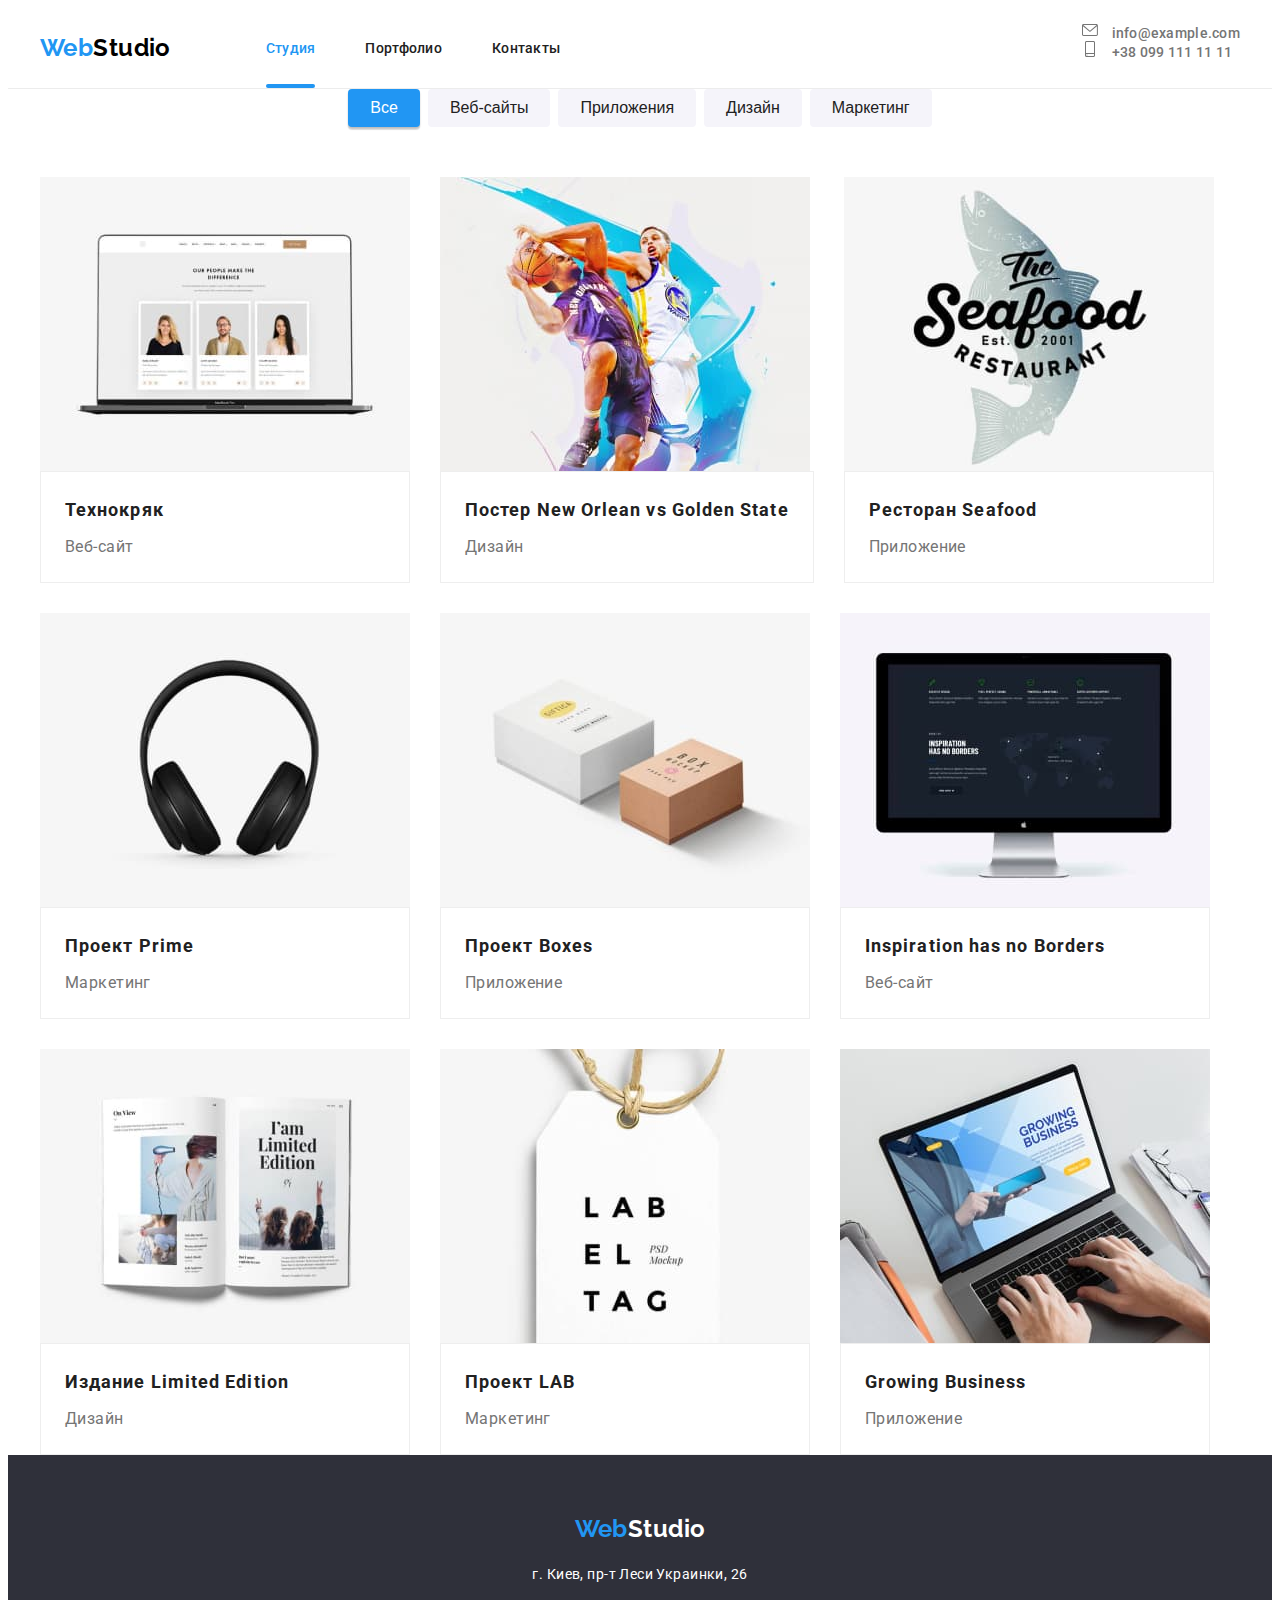
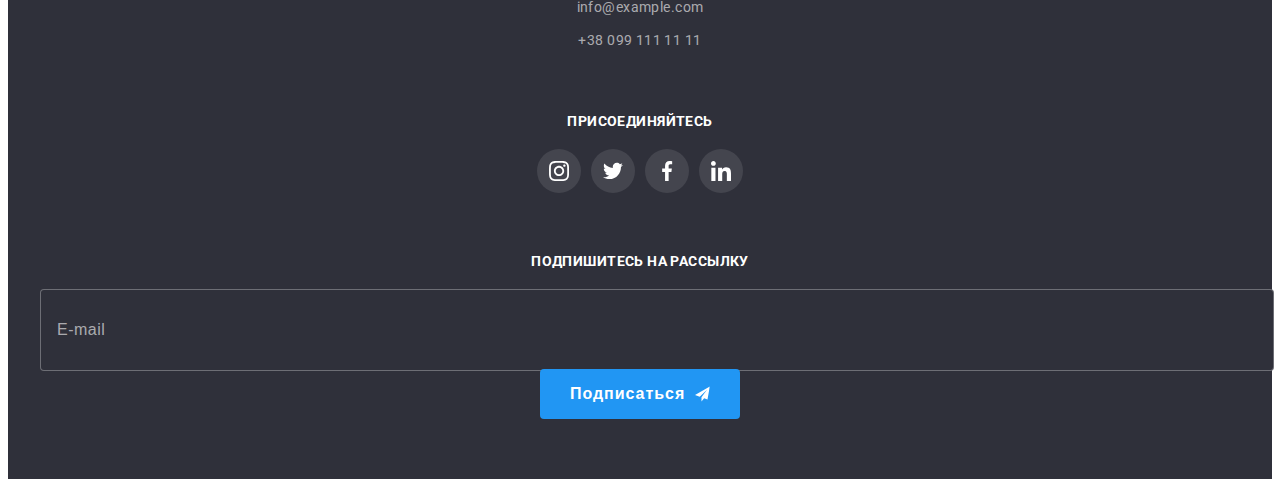
==== portfolio.html @ ee5705f9 "mobile step 2" ====
<!DOCTYPE html>
<html lang="ru">
  <head>
    <meta charset="UTF-8" />
    <meta http-equiv="X-UA-Compatible" content="IE=edge" />
    <meta name="viewport" content="width=device-width, initial-scale=1.0" />   
    <!-- Fonts -->
    <link rel="preconnect" href="https://fonts.googleapis.com" />
    <link rel="preconnect" href="https://fonts.gstatic.com" crossorigin />
    <link
      href="https://fonts.googleapis.com/css2?family=Raleway:wght@700&family=Roboto:wght@400;500;700;900&display=swap"
      rel="stylesheet"
    />
    <!-- Nomalize -->
    <!-- <link rel="stylesheet" type="text/css" href="./css/normalize.css" /> -->
    <link
      rel="stylesheet"
      href="https://cdnjs.cloudflare.com/ajax/libs/modern-normalize/1.1.0/modern-normalize.min.css"
      integrity="sha512-wpPYUAdjBVSE4KJnH1VR1HeZfpl1ub8YT/NKx4PuQ5NmX2tKuGu6U/JRp5y+Y8XG2tV+wKQpNHVUX03MfMFn9Q=="
      crossorigin="anonymous"
      referrerpolicy="no-referrer"
    />
    <!-- Styles -->
    <!-- <link rel="stylesheet" type="text/css" href="./css/styles.css" /> -->
    <link rel="stylesheet" type="text/css" href="./css/portfolio.min.css">
    <title>Portfolio</title>
  </head>
  <body>
    <header class="page-header">
      <div class="page-header__container container">
        <a href="./" class="site-logo page-header__site-logo">
          Web<span class="site-logo--dark">Studio</span>
        </a>
        <button
          class="menu-button"
          type="button"
          aria-expanded="false"
          aria-controls="menu-container"
          data-menu-button
        >
          <svg
            class="menu"
            width="32"
            height="32"
            aria-label="Переключатель мобильного меню"
          >
            <use class="icon-close" href="./images/icon.svg#close" />
            <use class="icon-menu" href="./images/icon.svg#menu" />
          </svg>
        </button>
        <div class="menu-container" id="menu-container" data-menu>
          <nav class="site-navigation">
            <ul class="site-navigation__list">
              <li class="site-navigation__item">
                <a
                  href="./"
                  class="site-navigation__link page-header__link current"
                >
                  Студия</a
                >
              </li>
              <li class="site-navigation__item">
                <a
                  href="./portfolio.html"
                  class="site-navigation__link page-header__link"
                  >Портфолио</a
                >
              </li>
              <li class="site-navigation__item">
                <a href="#" class="site-navigation__link page-header__link"
                  >Контакты</a
                >
              </li>
            </ul>
          </nav>
          <div class="contacts-thumb">
            <ul class="contacts">
            <li class="contacts__item">
              <a
                href="mailto:info@example.com"
                class="contacts__link page-header__link"
              >
                <svg class="contacts__icon" width="16" height="16">
                  <use href="./images/icon.svg#envelope" />
                </svg>
                info@example.com
              </a>
            </li>
            <li class="contacts__item">
              <a
                href="tel:+380991111111"
                class="contacts__link page-header__link"
              >
                <svg class="contacts__icon" width="16" height="16">
                  <use href="./images/icon.svg#smartphone" />
                </svg>
                +38 099 111 11 11
              </a>
            </li>
            </ul>
            <ul class="social-contacts page-header__social-contacts">
            <li class="social-contacts__item page-header__items">
              <a
                class="social-link page-header__social-link"
                href="https://www.instagram.com"
                target="_blank"
                rel="noopener noreferrer"
                lang="en"
              >
                Instagram
              </a>
            </li>
            <li class="social-contacts__item page-header__items">
              <a
                class="social-link page-header__social-link"
                href="https://twitter.com"
                target="_blank"
                rel="noopener noreferrer"
                aria-label="twitter"
              >
                Twitter
              </a>
            </li>
            <li class="social-contacts__item page-header__items">
              <a
                class="social-link page-header__social-link"
                href="https://www.facebook.com"
                target="_blank"
                rel="noopener noreferrer"
                aria-label="facebook"
              >
                Facebook
              </a>
            </li>
            <li class="social-contacts__item page-header__items">
              <a
                class="social-link page-header__social-link"
                href="https://www.linkedin.com"
                target="_blank"
                rel="noopener noreferrer"
                aria-label="linkedin"
              >
                Linkedin
              </a>
            </li>
            </ul>
          </div>
        </div>
      </div>
    </header>
    <main>
      <section class="section">
        <h1 class="visually-hidden">Наши работы</h1>
        <div class="container">
          <ul class="works-filter-list">
            <li class="works-filter-list__item">
              <button class="filter-button current-button" type="button" >Все</button>
            </li>
            <li class="works-filter-list__item">
              <button class="filter-button" type="button">
                Веб-сайты
              </button>
            </li>
            <li class="works-filter-list__item">
              <button class="filter-button" type="button">
                Приложения
              </button>
            </li>
            <li class="works-filter-list__item">
              <button class="filter-button" type="button">
                Дизайн
              </button>
            </li>
            <li class="works-filter-list__item">
              <button class="filter-button" type="button">
                Маркетинг
              </button>
            </li>
          </ul>
          <ul class="works-list">
            <li class="works-list__item">
              <a class="work">
                <div class="work__thumb">
                  <img
                    class="work__preview"
                    src="./images/works/img.jpg"
                    alt="Изображение сайта"
                    width="370"
                  />
                  <p class="work__overlay">
                    Ресурс предлагает комплексные предложения с разным уровнем функционала и сервисов. Все это позволит посетителю получить исчерпывающие сведения о компании или частном лице. Ресурс предлагает комплексные предложения с разным уровнем функционала и сервисов. Все это позволит посетителю получить исчерпывающие сведения о компании или частном лице.
                  </p>
                </div>
                <div class="work__description">
                  <h2 class="work__title">Технокряк</h2>
                  <p class="work__type">Веб-сайт</p>
                </div>
              </a>
            </li>
            <li class="works-list__item">
              <a class="work">
                <div class="work__thumb">
                  <img
                    class="work__preview"
                    src="./images/works/img-1.jpg"
                    alt="Изображение постера"
                    width="370"
                  />
                  <p class="work__overlay">
                    Ресурс предлагает комплексные предложения с разным уровнем функционала и сервисов. Все это позволит посетителю получить исчерпывающие сведения о компании или частном лице.
                  </p>
                </div>
                <div class="work__description">
                  <h2 class="work__title">
                    Постер New Orlean vs Golden State
                  </h2>
                  <p class="work__type">Дизайн</p>
                </div>
              </a>
            </li>
            <li class="works-list__item">
              <a class="work">
                <div class="work__thumb">
                  <img
                    class="work__preview"
                    src="./images/works/img-2.jpg"
                    alt="Изображение логотипа приложения"
                    width="370"
                  />
                  <p class="work__overlay">
                    Ресурс предлагает комплексные предложения с разным уровнем функционала и сервисов. Все это позволит посетителю получить исчерпывающие сведения о компании или частном лице.
                  </p>
                </div>
                <div class="work__description">
                  <h2 class="work__title">Ресторан Seafood</h2>
                  <p class="work__type">Приложение</p>
                </div>
              </a>
            </li>
            <li class="works-list__item">
              <a class="work">
                <div class="work__thumb">
                  <img
                    class="work__preview"
                    src="./images/works/img-3.jpg"
                    alt="Изображение проекта по маркетингу"
                    width="370"
                  />
                  <p class="work__overlay">
                    Ресурс предлагает комплексные предложения с разным уровнем функционала и сервисов. Все это позволит посетителю получить исчерпывающие сведения о компании или частном лице.
                  </p>
                </div>
                <div class="work__description">
                  <h2 class="work__title">Проект Prime</h2>
                  <p class="work__type">Маркетинг</p>
                </div>
              </a>
            </li>
            <li class="works-list__item">
              <a class="work">
                <div class="work__thumb">
                  <img
                    class="work__preview"
                    src="./images/works/img-4.jpg"
                    alt="Изображение логотипа приложения"
                    width="370"
                  />
                  <p class="work__overlay">
                    Ресурс предлагает комплексные предложения с разным уровнем функционала и сервисов. Все это позволит посетителю получить исчерпывающие сведения о компании или частном лице.
                  </p>
                </div>
                <div class="work__description">
                  <h2 class="work__title">Проект Boxes</h2>
                  <p class="work__type">Приложение</p>
                </div>
              </a>
            </li>
            <li class="works-list__item">
              <a class="work">
                <div class="work__thumb">
                  <img
                    class="work__preview"
                    src="./images/works/img-5.jpg"
                    alt="Изображение сайта"
                    width="370"
                  />
                  <p class="work__overlay">
                    Ресурс предлагает комплексные предложения с разным уровнем функционала и сервисов. Все это позволит посетителю получить исчерпывающие сведения о компании или частном лице.
                  </p>
                </div>
                <div class="work__description">
                  <h2 class="work__title title">Inspiration has no Borders</h2>
                  <p class="work__type">Веб-сайт</p>
                </div>
              </a>
            </li>
            <li class="works-list__item">
              <a class="work">
                <div class="work__thumb">
                  <img
                    class="work__preview"
                    src="./images/works/img-6.jpg"
                    alt="Изображение идания"
                    width="370"
                  />
                  <p class="work__overlay">
                    Ресурс предлагает комплексные предложения с разным уровнем функционала и сервисов. Все это позволит посетителю получить исчерпывающие сведения о компании или частном лице.
                  </p>
                </div>
                <div class="work__description">
                  <h2 class="work__title">Издание Limited Edition</h2>
                  <p class="work__type">Дизайн</p>
                </div>
              </a>
            </li>
            <li class="works-list__item">
              <a class="work">
                <div class="work__thumb">
                  <img
                    class="work__preview"
                    src="./images/works/img-7.jpg"
                    alt="Изображение проекта по маркетингу"
                    width="370"
                  />
                  <p class="work__overlay">
                    Ресурс предлагает комплексные предложения с разным уровнем функционала и сервисов. Все это позволит посетителю получить исчерпывающие сведения о компании или частном лице.
                  </p>
                </div>
                <div class="work__description">
                  <h2 class="work__title">Проект LAB</h2>
                  <p class="work__type">Маркетинг</p>
                </div>
              </a>
            </li>
            <li class="works-list__item">
              <a class="work">
                <div class="work__thumb">
                  <img
                    class="work__preview"
                    src="./images/works/img-8.jpg"
                    alt="логотипа приложения"
                    width="370"
                  />
                  <p class="work__overlay">Ресурс предлагает комплексные предложения с разным уровнем функционала и сервисов. Все это позволит посетителю получить исчерпывающие сведения о компании или частном лице.</p>
                </div>
                <div class="work__description">
                  <h2 class="work__title">Growing Business</h2>
                  <p class="work__type">Приложение</p>
                </div>
              </a>
            </li>
          </ul>
        </div>
      </section>
    </main>
    <footer class="page-footer">
      <div class="container">
        <ul class="page-footer__list">
          <li class="page-footer__item">
            <a href="./" class="site-logo page-footer__site-logo">
              Web<span class="site-logo--light">Studio</span>
            </a>
            <address class="address">
              <ul class="address__list">
                <li class="address__item">г. Киев, пр-т Леси Украинки, 26</li>
                <li class="address__item">
                  <a href="mailto:info@example.com" class="address__link"
                    >info@example.com</a
                  >
                </li>
                <li class="address__item">
                  <a href="tel:+380991111111" class="address__link"
                    >+38 099 111 11 11</a
                  >
                </li>
              </ul>
            </address>
          </li>
          <li class="page-footer__item">
            <p class="page-footer__uppertitle">Присоединяйтесь</p>
            <ul class="social-contacts">
              <li class="social-contacts__item">
                <a
                  class="social-link social-link--theme-dark"
                  href="https://www.instagram.com"
                  target="_blank"
                  rel="noopener noreferrer"
                  aria-label="instagram"
                >
                  <svg class="social-link__icon" width="20" height="20">
                    <use href="./images/icon.svg#instagram" />
                  </svg>
                </a>
              </li>
              <li class="social-contacts__item">
                <a
                  class="social-link social-link--theme-dark"
                  href="https://twitter.com"
                  target="_blank"
                  rel="noopener noreferrer"
                  aria-label="twitter"
                >
                  <svg class="social-link__icon" width="20" height="20">
                    <use href="./images/icon.svg#twitter" />
                  </svg>
                </a>
              </li>
              <li class="social-contacts__item">
                <a
                  class="social-link social-link--theme-dark"
                  href="https://www.facebook.com"
                  target="_blank"
                  rel="noopener noreferrer"
                  aria-label="facebook"
                >
                  <svg class="social-link__icon" width="20" height="20">
                    <use href="./images/icon.svg#facebook" />
                  </svg>
                </a>
              </li>
              <li class="social-contacts__item">
                <a
                  class="social-link social-link--theme-dark"
                  href="https://www.linkedin.com"
                  target="_blank"
                  rel="noopener noreferrer"
                  aria-label="linkedin"
                >
                  <svg class="social-link__icon" width="20" height="20">
                    <use href="./images/icon.svg#linkedin" />
                  </svg>
                </a>
              </li>
            </ul>
          </li>
          <li class="page-footer__item">
            <p class="page-footer__uppertitle">Подпишитесь на рассылку</p>
            <form class="form-subscribe" name="form-subscribe">
              <label class="form-subscribe__label">
                <input
                  class="form-subscribe__input"
                  type="email"
                  name="email-subscribe"
                  placeholder="E-mail"
                />
              </label>
              <button class="form-subscribe__button" type="submit">
                Подписаться
                <svg class="form-subscribe__icon" width="24" height="24">
                  <use href="./images/icon.svg#send" />
                </svg>
              </button>
            </form>
          </li>
        </ul>
      </div>
    </footer>
  <!-- JS -->
  <script src="./js/menu.js"></script>
  </body>
</html>
---- css/styles.css ----
:root {
  --background-dark-color: #2f303a; /* rgb(47, 48, 58) */ 
  /*--background-dark-color: #C4C4C4; rgb(196, 196, 196);*/

  --background-light-color: #f5f4fa; /* rgb(245, 244, 250); */
  --primary-dark-color: #212121; /* rgb(33, 33, 33)*/
  --primary-light-color: #757575; /*rgb(117, 117, 117)*/
  --accent-light-color: #2196f3; /* rgb(33, 150, 243) */
  --accent-light-alfa-color: rgb(33, 150, 243, 0.9);
  --accent-dark-color: #000000; /* rgb(0,0,0) */
  --main-light-color: #ffffff; /* rgb(255,255,255) */
  --main-light-alfa-color: rgba(255, 255, 255, 0.6);

  --accent-link-color :#afb1b8; /* rgb(175, 177, 184); */

  /* for grid  */
  --margin-set-gap: 30px;

  /* transition */
  --main-transition-duration: 250ms;
  --main-transition-timing-function: cubic-bezier(0.4, 0, 0.2, 1);
}

body {
  font-family: "Roboto", sans-serif;
  font-style: normal;
  font-weight: 400;
  font-size: 14px;
  letter-spacing: 0.03em;

  color: var(--primary-dark-color);
  background-color: var(--main-light-color);
}

img{
  display: block;
  padding: 0;
  }

/* Common Styles */

.link {
  text-decoration: none;

  color: inherit;

  transition: var(--main-transition-duration) var(--main-transition-timing-function);
  transition-property: color, fill;
}

.social-link {
  display: flex;
  justify-content: center;
  align-items: center;

  width: 44px;
  height: 44px;

  border-radius: 50%;

  fill: var(--accent-link-color);

  transition: var(--main-transition-duration) var(--main-transition-timing-function);
  transition-property: fill, background-color;
}

.social-link--theme-dark {
  fill: var(--main-light-color);
  background-color: rgba(255, 255, 255, 0.1);
}

.list {
  list-style: none;
}

.button {
  color: var(--main-light-color);
  background-color: var(--accent-light-color);

  border: none;
  border-radius: 4px;
  border-color: transparent;

  cursor: pointer;
}

.title {
  margin-top: 0;
  margin-bottom: 50px;

  font-weight: 700;
  font-size: 36px;
  line-height: 1.167;
  text-align: center;
}

.current {
  color: var(--accent-light-color);
}

/* Семантическое скрытие элементов */
.visually-hidden {
  position: absolute;
  white-space: nowrap;
  width: 1px;
  height: 1px;
  overflow: hidden;
  border: 0;
  padding: 0;
  clip: rect(0 0 0 0);
  clip-path: inset(50%);
  margin: -1px;
}

/**/

.container {
  margin-left: auto;
  margin-right: auto;
  padding-right: 15px;
  padding-left: 15px;

  width: 1200px;
}

.section {
  padding-top: 94px;
  padding-bottom: 94px;
}

/*  */
.page-header{
  --color-header-border : #ECECEC;
  border-bottom: 1px solid var(--color-header-border);
}

.page-header__container {
  display: flex;
  justify-content: space-between;
  align-items: center;
}

.page-header__logo{
  padding-top: 10px;
  padding-bottom: 10px;
}

.site-navigation{
  display: flex;
  align-items: center;
}

.site-logo {
  display: block;

  font-family: "Raleway", sans-serif;
  font-weight: 700;
  font-size: 26px;
  line-height: 1.192;

  color: var(--accent-light-color);
}

.site-logo--black {
  color: var(--accent-dark-color);
}

.site-logo--white {
  color: var(--main-light-color);
}


.site-navigation__list {
  display: flex;

  margin-top: 0;
  margin-bottom: 0;
  margin-left: 95px;
  padding-left: 0;
}

.site-navigation__item {
  position: relative;
  margin-right: 50px;

  align-items: center;
}

.site-navigation__item:last-child {
  margin-right: 0;
}

.site-navigation__item.current::after{
  content: '';

  position: absolute;
  left: 0;
  bottom: 0;

  width: 100%;
  height: 4px;

  background-color: var(--accent-light-color);
  border-radius: 2px;
}

.site-navigation__link {
  display: block;

  padding-top: 32px;
  padding-bottom: 32px;

  font-weight: 500;
  line-height: 1.143;
  letter-spacing: 0.02em;
}

.site-navigation__link:hover,
.site-navigation__link:focus {
  color: var(--accent-light-color);
  fill: var(--accent-light-color);
}

.contacts {
  display: flex;
  align-items: center;

  margin-top: 0px;
  margin-bottom: 0px;

  padding-left: 0px;
}

.contacts__item {
  margin-right: 50px;

  font-weight: 500;
  line-height: 1.143;
  letter-spacing: 0.02em;

  color: var(--primary-light-color);
  fill: var(--primary-light-color);
}

.contacts__item:last-child {
  margin-right: 0;
}

.contacts__link {
  display: inline-flex;

  padding-top: 32px;
  padding-bottom: 32px;
}

.contacts__link:hover,
.contacts__link:focus {
  color: var(--accent-light-color);
  fill: var(--accent-light-color);
}

.contacts__icon {
  margin-right: 10px;
}

/* Main */
.primary {
  --background-color: #C4C4C4;

  padding-top: 0;
  padding-bottom: 0;

  background-color: var(--background-color);
}

.primary__container {
  --color-gradient : rgba(47, 48, 58, 0.4);

  margin-top: 0px;
  margin-bottom: 0px;
  margin-right: auto;
  margin-left: auto;

  padding-top: 200px;
  padding-bottom: 200px;
  width: 1600px;
  height: 600px;

  text-align: center;

  background-image: linear-gradient(to right, var(--color-gradient), var(--color-gradient)),   url(../images/main-background.jpg);
  background-repeat: no-repeat;
  background-size: cover;
  background-position: center;
}

.primary__title {
  margin-top: 0;
  margin-bottom: 30px;

  font-weight: 900;
  font-size: 44px;
  line-height: 1.364;
  letter-spacing: 0.06em;
  text-transform: uppercase;

  color: var(--main-light-color);
}

.primary__button {
  padding: 10px 32px;

  font-weight: 700;
  font-size: 16px;
  line-height: 1.875; /* 30/16; */
  letter-spacing: 0.06em;

  box-shadow: 0px 4px 4px rgba(0, 0, 0, 0.15);
}

/* our-edge */

.our-edge {
  padding-bottom: 0;
}

.our-edge__list{
  display: flex;
  /* gap: var(--margin-set-gap); */

  margin-top: 0;
  margin-bottom: 0;
  padding-left: 0;
}

.our-edge__item {
  --count-inline: 4;
  flex-basis: calc((100% - (var(--count-inline) - 1) * var(--margin-set-gap))/var(--count-inline));
}

.our-edge__item:not(:first-child) {
  margin-left: var(--margin-set-gap);
}

.our-edge__icon-thumb {
  display: flex;
  justify-content: center;
  align-items: center;

  width: 100%;
  height: 120px;
  margin-bottom: 30px;

  background-color: var(--background-light-color);
  border-radius: 4px;
}

.our-edge__title {
  margin-top: 0;
  margin-bottom: 10px;

  font-size: inherit;
  line-height: inherit;
  text-transform: uppercase;
}

.our-edge__description {
  margin-top: 0;
  margin-bottom: 0;

  line-height: 1.714;

  color: var(--primary-light-color);
}

/* whot-do */
.whot-do__list {
  display: flex;
  gap: var(--margin-set-gap);

  margin-top: 0;
  margin-bottom: 0;

  padding-left: 0;
}

/* .whot-do__item {
  --count-inline: 3;

  margin-top: 0;
  margin-bottom: 0;
  padding: 0;

  flex-basis: calc((100% - (var(--count-inline) - 2) * var(--margin-set-gap))/var(--count-inline))
}

.whot-do__item:not(:first-child) {
  margin-left: var(--margin-set-gap);
} */

.whot-do__thumb {
  position: relative;
}

.whot-do__text {
  position: absolute;
  left: 0;
  bottom: 0;

  display: inline-flex;
  justify-content: center;
  align-items: center;
  margin: 0;

  width: 100%;
  height: 70px;

  font-size: inherit;
  line-height: 1.143;
  text-transform: uppercase;

  color: var(--main-light-color);
  background: rgba(47, 48, 58, 0.8);
}

/* our-team */

.our-team {
  background-color: var(--background-light-color);
}

.our-team__list {
  display: flex;
  /* gap: var(--margin-set-gap); */

  margin-top: 0;
  margin-bottom: 0;
  padding: 0;
}

.our-team__item {
  --count-inline: 4;
  flex-basis: calc((100% - (var(--count-inline) - 1) * var(--margin-set-gap)) / var(--count-inline));

  background-color: var(--main-light-color);

  box-shadow : 0px 1px 3px rgba(0, 0, 0, 0.12),
               0px 1px 1px rgba(0, 0, 0, 0.14),
               0px 2px 1px rgba(0, 0, 0, 0.2); 
  border-radius: 0px 0px 4px 4px;
}

.our-team__item:not(:first-child) {
  margin-left: var(--margin-set-gap);
}

.our-team__description{
  padding: 30px 32px;
}

.our-team__title {
  margin-top: 0;
  margin-bottom: 10px;

  text-align: center;

  font-weight: 500;
  font-size: 16px;
  line-height: 1.187;
}

.our-team__position {
  margin-top: 0;
  margin-bottom: 16px;

  font-size: 16px;
  line-height: 1.187;
  text-align: center;

  color: var(--primary-light-color);
}

.contacts-social {
  display: flex;

  padding-left: 0;
}

.contacts-social__item:not(:first-child) {
  margin-left: 10px;
}

/* .contacts-social__link {
  fill: var(--accent-link-color);
} */

.contacts-social__link:hover,
.contacts-social__link:focus {
  fill: var(--main-light-color);
  background-color: var(--accent-light-color);
}

.our-clients__list {
  display: flex;
  gap: var(--margin-set-gap);

  margin-top: 0;
  margin-bottom: 0;

  padding-left: 0;
}


.our-clients_link {
  display: flex;
  justify-content: center;
  align-items: center;

  width: 170px;
  height: 92px;

  fill: var(--accent-link-color);

  border: 1px solid var(--accent-link-color);
  border-radius: 4px;

  transition-property: fill, border-color;
}

.our-clients_link:hover,
.our-clients_link:focus {
  fill: var(--accent-light-color);
  border-color: var(--accent-light-color);
}

/* footer */
.page-footer{
    padding-top: 60px;
    padding-bottom: 60px;
  
    background-color: var(--background-dark-color);
}

.page-footer__list {
  display: flex;

  margin-top: 0;
  margin-bottom: 0;

  padding-left: 0;
}

.page-footer__logo{
  margin-bottom: 20px;
}

.page-footer__item:not(:first-child) {
  margin-left: 70px;
}

.page-footer__item:last-child {
  margin-left: 93px;
}

.page-footer__uppertitle{
  margin-top: 0;
  margin-bottom: 20px;

  padding-top: 12px;

  font-weight: 700;
  line-height: 1.142;
  text-transform: uppercase;

  color: var(--main-light-color);
}

.address__list {
  margin-top: 0px;
  margin-bottom: 0px;
  padding-left: 0px;
}
.address__item {
  font-style: normal;
  font-size: 14px;
  line-height: 1.714;

  color: var(--main-light-color);
}

.address__item:not(:last-child){
  margin-bottom: 9px;
}

.address__link{
  color: var(--main-light-alfa-color);
}

.address__link:hover,
.address__link:focus {
  color: var(--accent-light-color);
}

/* .form-subscribe {

} */

.form-subscribe__label {
  display: inline-flex;

  width: 360px;
  height: 50px;
}

.form-subscribe__input {
  width: 100%;
  height: 100%;

  padding: 15px 16px;

  color: var(--main-light-color);

  font-size: 16px;
  line-height: 1.25;
  letter-spacing: 0.03em;

  background-color: var(--background-dark-color);
  border: 1px solid rgba(255, 255, 255, 0.3);
  border-radius: 4px;
}

.form-subscribe__input::placeholder {
  color: rgba(255, 255, 255, 0.6);
}

.form-subscribe__button{
  display: inline-flex;
  align-items: center;
  margin-left: 12px;
  padding: 10px 30px;

  width: 200px;

  text-align: center;

  font-weight: 700;
  font-size: 16px;
  line-height: 1.875;
  letter-spacing: 0.06em;

  fill: var(--main-light-color);

  background-size: contain;

  transition: background-color var(--main-transition-duration) var(--main-transition-timing-function);
}

.form-subscribe__button:hover,
.form-subscribe__button:focus {
  --background-color : #188CE8;

  background-color: var(--background-color);
}

.form-subscribe__icon{
  margin-left: 10px;
  background-size: cover;
}

/* backdrop */

.backdrop {
  position: fixed;
  top: 0;
  left: 0;

  width: 100%;
  height: 100%;

  background: rgba(0, 0, 0, 0.2);

  opacity: 1;
  transition: opacity 250ms var(--main-transition-timing-function);
}

.is-hidden {
  opacity: 0;
  pointer-events: none;
}

/* animation */
@keyframes fadeOut {
  from {
    transform: translate(-50%, -50%) scale(1);
    opacity: 1;
    border-radius: 0;
  }
  /* 20% {
    transform: translate(100%, -50%) scale(0.7);
    opacity: 0.7;
    border-radius: 30%;
    background: var(--main-light-color);
  } */
  to {
    transform: translate(300%, -100%) scale(0.4);
    opacity: 0.7;
    border-radius: 70%;
    background: var(--accent-dark-color);
  }
}

@keyframes fadeIn {
  from {
    transform: translate(-300%, -100%) scale(0.4);
    opacity: 0.7;
    border-radius: 70%;
    background: var(--accent-dark-color);
  }
  80% {
    transform: translate(-100%, -50%) scale(0.7);
    opacity: 0.7;
    border-radius: 30%;
    background: var(--main-light-color);
  }
  to {
    transform: translate(-50%, -50%) scale(1);
    opacity: 1;
    border-radius: 0;
  }
}

.modal {
  position: absolute;
  top: 50%;
  left: 50%;

  display: block;
  width: 530px;
  height: 580px;

  margin: 0 auto;

  padding: 40px;

  background-color: var(--main-light-color);
  box-shadow: 0px 1px 3px rgba(0, 0, 0, 0.12),
              0px 1px 1px rgba(0, 0, 0, 0.14),
              0px 2px 1px rgba(0, 0, 0, 0.2);
  border-radius: 4px;

  animation: fadeIn 350ms ease-in;
  animation-fill-mode: forwards;
}


.modal__button{
  position: absolute;

  display: inline-flex;
  justify-content: center;
  align-items: center;

  padding: 0;

  width: 30px;
  height: 30px;

  background-color: var(--main-light-color);
  border: 1px solid rgba(0, 0, 0, 0.1);
  border-radius: 50%;

  transition: fill var(--main-transition-duration) var(--main-transition-timing-function);

  cursor: pointer;
}

.modal__button--close{
  top: 8px;
  right: 8px;
}

.modal__button:hover,
.modal__button:focus {
  fill: var(--accent-light-color);
}

.modal__title {
  margin-bottom: 12px;

  font-size: 20px;
  line-height: 1.15;
}

.form-service_order__position-center{
  text-align: center;
  margin-top: 20px;
}

.form-service_order__concord {
  display: flex;
  justify-content: center;
  align-items: center;

  margin-bottom: 30px;

}

.form-field {
  display: inline-flex;
  align-items: center;

  margin: 0;
}

.form-field__label{
  display: block;
  margin-bottom: 10px;

  color: var(--primary-light-color);
  fill: var(--primary-dark-color);

  transition: var(--main-transition-duration) var(--main-transition-timing-function);
  transition-property: color, fill;
}

.form-field__input-wrap {
  position: relative;
  margin-top: 5px;
  margin-bottom: 0;

  height: 40px;
}

.form-field__input {
  width: 100%;
  height: 100%; 

  padding-left: 42px;

  line-height: 1.167;
  letter-spacing: 0.01em;

  border: 1px solid rgba(33, 33, 33, 0.2);
  border-radius: 4px; 
  
  transition: var(--main-transition-duration) var(--main-transition-timing-function);
  transition-property: color, border-color;
}

.textarea {
  display: block;
  margin-top: 5px;
  padding: 12px 16px;

  resize: none;
}

.textarea::placeholder {
  color: rgba(117, 117, 117, 0.5);
}

.form-field__input:hover,
.form-field__input:focus 
{
  border-color: var(--accent-light-color);
}

.form-field__input:hover + .form-field__icon,
.form-field__input:focus + .form-field__icon,
.form-field__input:not(:placeholder-shown) .form-field__icon{
  fill: var(--accent-light-color);
}


.form-field__icon{
  position: absolute;
  top: 50%;
  left: 12px;

  transform: translateY(-50%);

  transition: var(--main-transition-duration) var(--main-transition-timing-function);
  transition-property: fill;
}

.form-field__checkbox{
  color: var(--primary-light-color);

  line-height: 1.714;
  letter-spacing: 0.03em;

  transition: border-color var(--main-transition-duration) var(--main-transition-timing-function);
}

.form-field__checkbox:hover,
.form-field__checkbox:focus {
  border-color: var(--accent-light-color);
}

.form-field__icon-checkbox{
  display: block;
  content: '';
  margin: 0;
  margin-right: 5px;

  width: 16px;
  height: 15px;

  border: 2px solid #000000;
  border-radius: 2px;
}

.form-field__checkbox-link {
  margin-left: 5px;
  text-decoration: underline;

  color: var(--accent-light-color);
}

.form-field__checkbox:hover + .form-field__icon-checkbox,
.form-field__checkbox:focus + .form-field__icon-checkbox {
  border-color: var(--accent-light-color);
}

.form-field__checkbox:checked + .form-field__icon-checkbox {
  display: block;
  
  background-color: var(--accent-light-color);
  border-color: var(--accent-light-color);
  /* background-image: url(../images/check-on.svg); */
  background-image: url("data:image/svg+xml;charset=UTF-8,%3csvg version='1.1' xmlns='http://www.w3.org/2000/svg' width='32' height='32' viewBox='0 0 32 32'%3e%3ctitle%3echeck-on%3c/title%3e%3cpath fill='%23fff' d='M8.623 16.454l-0.124-0.119-0.124 0.117-1.735 1.645 0.137 0.131 6.417 6.12 0.124-0.119 13.644-13.016-0.137-0.13-1.712-1.633-0.124 0.119-11.795 11.243-4.57-4.36z'%3e%3c/path%3e%3c/svg%3e");
  background-size: contain;
  background-origin: border-box;
}

.form-service_order__button-submit {

  padding: 10px 55px;

  width: 200px;
  height: 50px;

  text-align: center;

  font-size: 16px;
  font-weight: 700;
  line-height: 1.875;
  letter-spacing: 0.06em;

  box-shadow: 0px 4px 4px rgba(0, 0, 0, 0.15);

  fill: var(--main-light-color);

  transition: background-color var(--main-transition-duration) var(--main-transition-timing-function); 
}

.form-service_order__button-submit:hover,
.form-service_order__button-submit:focus {
  background-color: #188CE8;
}


.filter-list {
  display: flex;
  justify-content: center;

  margin-top: 0;
  margin-bottom: 50px;

  padding-left: 0;
}

.filter-list__item:not(:first-child) {
  margin-left: 8px;
}

.filter-list__button {
  padding: 6px 22px;

  font-weight: 500;
  font-size: 16px;
  line-height: 1.625; /* 26/16 */

  color: inherit;
  background-color: var(--background-light-color);

  transition: var(--main-transition-duration) var(--main-transition-timing-function); 
  transition-property: color, background-color, box-shadow;
}

.filter-list__button:hover,
.filter-list__button:focus {
  color: var(--main-light-color);
  background-color: var(--accent-light-color);
  box-shadow: 0px 3px 1px rgba(0, 0, 0, 0.1), 0px 1px 2px rgba(0, 0, 0, 0.08), 0px 2px 2px rgba(0, 0, 0, 0.12);
}

.current-button {
  color: var(--main-light-color);
  background-color: var(--accent-light-color);
  box-shadow: 0px 3px 1px rgba(0, 0, 0, 0.1), 0px 1px 2px rgba(0, 0, 0, 0.08), 0px 2px 2px rgba(0, 0, 0, 0.12);
}


.works-list {
  display: flex;
  flex-wrap: wrap;
  gap: var(--margin-set-gap);

  margin: 0;
  /* margin-top: calc(-1 * var(--margin-set-gap));
  margin-left: calc(-1 * var(--margin-set-gap)); */

  padding-left: 0;
}

.works-list__item {
  /* margin-top: var(--margin-set-gap);
  margin-left: var(--margin-set-gap); */

  /* --count-inline: 3;
  flex-basis: calc(100% / var(--count-inline) - var(--margin-set-gap)); */
  

  
  transition: var(--main-transition-duration) var(--main-transition-timing-function);
  transition-property: box-shadow;
}

.works-list__item:hover,
.works-list__item:focus {
  box-shadow: 0px 1px 1px rgba(0, 0, 0, 0.12),
              0px 4px 4px rgba(0, 0, 0, 0.06),
              1px 4px 6px rgba(0, 0, 0, 0.16);
}

.works-list__thumb {
  position: relative;
  overflow: hidden;
}

.works-list__overlay {
  position: absolute;
  
  width: 100%;
  height: 100%;

  margin-top: 0;
  margin-bottom: 0;
  padding: 63px 24px ;

  font-size: 18px;
  line-height: 1.56;

  color: var(--main-light-color);
  background-color: var(--accent-light-alfa-color);

  transform: translateY(0);
  transition: transform var(--main-transition-duration) var(--main-transition-timing-function);

}

.works-list__item:hover .works-list__overlay,
.works-list__item:focus .works-list__overlay {
  transform: translateY(-100%);
}

.works-list__description {
  --border-color: #EEEEEE;

  padding: 20px 24px;

  border: 1px solid var(--border-color);
}

.works-list__title {
  margin-top: 0;
  margin-bottom: 4px;

  font-size: 18px;
  line-height: 2;
  letter-spacing: 0.06em;
  text-align: left;
}

.works-list__type{
  margin-top: 0;
  margin-bottom: 0;

  font-size: 16px;
  line-height: 1.88;

  color: var(--primary-light-color);
}
---- css/portfolio.min.css ----
:root{--temp-var: 0}body{font-family:"Roboto",sans-serif;font-style:normal;font-weight:400;font-size:14px;letter-spacing:.03em;color:#212121;background-color:#fff}img{display:block;padding:0}.address__link,.contacts__link,.site-logo,.site-navigation__link,.social-link{text-decoration:none;color:inherit;-webkit-transition:250ms cubic-bezier(0.4, 0, 0.2, 1);transition:250ms cubic-bezier(0.4, 0, 0.2, 1);-webkit-transition-property:color,fill;transition-property:color,fill}.address__link:hover,.contacts__link:hover,.site-logo:hover,.site-navigation__link:hover,.social-link:hover,.address__link:focus,.contacts__link:focus,.site-logo:focus,.site-navigation__link:focus,.social-link:focus{color:#2196f3}.address__list,.page-footer__list,.works-list,.works-filter-list,.contacts,.site-navigation__list,.social-contacts{list-style:none}.form-subscribe__button,.filter-button{color:#fff;background-color:#2196f3;border:none;border-radius:4px;border-color:rgba(0,0,0,0);cursor:pointer}.no-scroll{overflow:hidden}.container{margin-left:auto;margin-right:auto;padding-right:15px;padding-left:15px}@media screen and (min-width: 480px){.container{width:480px}}@media screen and (min-width: 768px){.container{width:768px}}@media screen and (min-width: 1200px){.container{width:1200px}}.visually-hidden{position:absolute;white-space:nowrap;width:1px;height:1px;overflow:hidden;border:0;padding:0;clip:rect(0 0 0 0);-webkit-clip-path:inset(50%);clip-path:inset(50%);margin:-1px}.current{color:#2196f3}.social-contacts{display:-webkit-box;display:-ms-flexbox;display:flex;-ms-flex-preferred-size:content;flex-basis:content;-webkit-box-pack:center;-ms-flex-pack:center;justify-content:center;padding-left:0}.social-contacts__item:not(:first-child){margin-left:10px}.social-link{display:-webkit-box;display:-ms-flexbox;display:flex;-webkit-box-pack:center;-ms-flex-pack:center;justify-content:center;-webkit-box-align:center;-ms-flex-align:center;align-items:center;width:44px;height:44px;border-radius:50%;fill:#afb1b8;-webkit-transition:250ms cubic-bezier(0.4, 0, 0.2, 1);transition:250ms cubic-bezier(0.4, 0, 0.2, 1);-webkit-transition-property:fill,background-color;transition-property:fill,background-color}.social-link:hover,.social-link:focus{fill:#fff;background-color:#2196f3}.social-link--theme-dark{fill:#fff;background-color:rgba(255,255,255,.1)}.social-link{display:-webkit-box;display:-ms-flexbox;display:flex;-webkit-box-pack:center;-ms-flex-pack:center;justify-content:center;-webkit-box-align:center;-ms-flex-align:center;align-items:center;width:44px;height:44px;border-radius:50%;fill:#afb1b8;-webkit-transition:250ms cubic-bezier(0.4, 0, 0.2, 1);transition:250ms cubic-bezier(0.4, 0, 0.2, 1);-webkit-transition-property:fill,background-color;transition-property:fill,background-color}.social-link:hover,.social-link:focus{fill:#fff;background-color:#2196f3}.social-link--theme-dark{fill:#fff;background-color:rgba(255,255,255,.1)}.page-header{position:relative}@media screen and (min-width: 768px){.page-header{border-bottom:1px solid #ececec}}.page-header__container{display:-webkit-box;display:-ms-flexbox;display:flex;-webkit-box-pack:justify;-ms-flex-pack:justify;justify-content:space-between;-webkit-box-align:center;-ms-flex-align:center;align-items:center}.page-header__site-logo{padding-top:16px;padding-bottom:16px}@media screen and (min-width: 768px){.page-header__site-logo{padding-top:10px;padding-bottom:10px}}@media screen and (min-width: 768px){.page-header__link{padding-top:32px;padding-bottom:32px}}.page-header__social-contacts{display:none}@media screen and (max-width: 767px){.page-header__social-contacts{display:-webkit-box;display:-ms-flexbox;display:flex;margin:0;margin-top:64px;padding:0}}.page-header__items{display:-webkit-inline-box;display:-ms-inline-flexbox;display:inline-flex}.page-header__items:not(:last-child)::after{content:"";border:1px solid rgba(33,33,33,.2);margin-left:10px}.page-header__social-link{width:-webkit-max-content;width:-moz-max-content;width:max-content;font-size:18px;line-height:1.222;letter-spacing:.02em}.page-header__social-link:hover,.page-header__social-link:focus{background-color:rgba(0,0,0,0)}@media screen and (max-width: 767px){.site-navigation{margin-bottom:302px}}@media screen and (min-width: 768px){.site-navigation{display:-webkit-box;display:-ms-flexbox;display:flex;-webkit-box-align:center;-ms-flex-align:center;align-items:center}}.site-navigation__list{margin-top:0;margin-bottom:0}@media screen and (max-width: 767px){.site-navigation__list{padding:0}}@media screen and (min-width: 768px){.site-navigation__list{display:-webkit-box;display:-ms-flexbox;display:flex;margin-left:90px;padding-left:0}}@media screen and (min-width: 1200px){.site-navigation__list{margin-left:95px}}.site-navigation__item{-webkit-box-align:center;-ms-flex-align:center;align-items:center}@media screen and (max-width: 767px){.site-navigation__item{margin-bottom:32px}}@media screen and (min-width: 768px){.site-navigation__item{margin-right:50px}}.site-navigation__link{position:relative;display:block;letter-spacing:.02em}@media screen and (max-width: 767px){.site-navigation__link{font-size:40px;line-height:1.175}}@media screen and (min-width: 768px){.site-navigation__link{font-weight:500;line-height:1.143}.site-navigation__link.current::after{content:"";position:absolute;left:0;bottom:0;width:100%;height:4px;background-color:#2196f3;border-radius:2px}}.site-logo{display:block;font-family:"Raleway",sans-serif;font-weight:700;font-size:24px;line-height:1.167;color:#2196f3}.site-logo--dark{color:#000}.site-logo--light{color:#fff}@media screen and (max-width: 767px){.contacts{display:-webkit-box;display:-ms-flexbox;display:flex;-ms-flex-wrap:wrap;flex-wrap:wrap;-webkit-box-orient:vertical;-webkit-box-direction:reverse;-ms-flex-direction:column-reverse;flex-direction:column-reverse;gap:32px;margin:0;padding-left:0}}.contacts-thumb{display:-webkit-box;display:-ms-flexbox;display:flex;-ms-flex-wrap:wrap;flex-wrap:wrap;-webkit-box-orient:vertical;-webkit-box-direction:normal;-ms-flex-direction:column;flex-direction:column}.contacts__item{font-weight:500;line-height:1.143;letter-spacing:.02em;color:#757575;fill:#757575}@media screen and (max-width: 767px){.contacts__item{font-size:24px;line-height:1.167}.contacts__item:last-child{font-size:34px;line-height:1.176}}.contacts__link:hover,.contacts__link:focus{color:#2196f3;fill:#2196f3}.contacts__icon{margin-right:10px}@media screen and (max-width: 767px){.contacts__icon{display:none}}.menu-button{display:none;margin:0;padding:0;background-color:#fff;border:0;z-index:100}@media screen and (max-width: 767px){.menu-button{display:block}}.menu-button .icon-close{display:none}.menu-button--is-open .icon-close{display:block}.menu-button--is-open .icon-menu{display:none}.menu-container{display:none}@media screen and (max-width: 767px){.menu-container{position:absolute;top:0;left:0;padding:48px 40px;width:100%;height:796px;background-color:#fff;outline:1px solid #ff4500}.menu-container--is-open{display:block}}@media screen and (min-width: 768px){.menu-container{display:-webkit-box;display:-ms-flexbox;display:flex;-webkit-box-pack:justify;-ms-flex-pack:justify;justify-content:space-between;-webkit-box-flex:1;-ms-flex-positive:1;flex-grow:1}}.works-filter-list{display:-webkit-box;display:-ms-flexbox;display:flex;-webkit-box-pack:center;-ms-flex-pack:center;justify-content:center;margin-top:0;margin-bottom:50px;padding-left:0}.works-filter-list__item:not(:first-child){margin-left:8px}.filter-button{padding:6px 22px;font-weight:500;font-size:16px;line-height:1.625;color:inherit;background-color:#f5f4fa;-webkit-transition:250ms cubic-bezier(0.4, 0, 0.2, 1);transition:250ms cubic-bezier(0.4, 0, 0.2, 1);-webkit-transition-property:color,background-color,-webkit-box-shadow;transition-property:color,background-color,-webkit-box-shadow;transition-property:color,background-color,box-shadow;transition-property:color,background-color,box-shadow,-webkit-box-shadow}.filter-button:hover,.filter-button:focus,.filter-button.current-button{color:#fff;background-color:#2196f3;-webkit-box-shadow:0px 3px 1px rgba(0,0,0,.1),0px 1px 2px rgba(0,0,0,.08),0px 2px 2px rgba(0,0,0,.12);box-shadow:0px 3px 1px rgba(0,0,0,.1),0px 1px 2px rgba(0,0,0,.08),0px 2px 2px rgba(0,0,0,.12)}.works-list{display:-webkit-box;display:-ms-flexbox;display:flex;-ms-flex-wrap:wrap;flex-wrap:wrap;gap:30px;margin:0;padding-left:0}.works-list__item{-webkit-transition:250ms cubic-bezier(0.4, 0, 0.2, 1);transition:250ms cubic-bezier(0.4, 0, 0.2, 1);-webkit-transition-property:-webkit-box-shadow;transition-property:-webkit-box-shadow;transition-property:box-shadow;transition-property:box-shadow, -webkit-box-shadow}.works-list__item:hover,.works-list__item:focus{-webkit-box-shadow:0px 1px 1px rgba(0,0,0,.12),0px 4px 4px rgba(0,0,0,.06),1px 4px 6px rgba(0,0,0,.16);box-shadow:0px 1px 1px rgba(0,0,0,.12),0px 4px 4px rgba(0,0,0,.06),1px 4px 6px rgba(0,0,0,.16)}.work__thumb{position:relative;overflow:hidden}.work__overlay{position:absolute;width:100%;height:100%;margin-top:0;margin-bottom:0;padding:63px 24px;font-size:18px;line-height:1.56;color:#fff;background-color:rgba(33,150,243,.9);-webkit-transform:translateY(0);transform:translateY(0);-webkit-transition:-webkit-transform 250ms cubic-bezier(0.4, 0, 0.2, 1);transition:-webkit-transform 250ms cubic-bezier(0.4, 0, 0.2, 1);transition:transform 250ms cubic-bezier(0.4, 0, 0.2, 1);transition:transform 250ms cubic-bezier(0.4, 0, 0.2, 1), -webkit-transform 250ms cubic-bezier(0.4, 0, 0.2, 1)}.works-list__item:hover .work__overlay,.works-list__item:focus .work__overlay{-webkit-transform:translateY(-100%);transform:translateY(-100%)}.work__description{padding:20px 24px;max-width:370px;border:1px solid #eee}.work__title{margin-top:0;margin-bottom:4px;font-weight:700;font-size:18px;line-height:2;letter-spacing:.06em;text-align:left;white-space:nowrap}.work__type{margin-top:0;margin-bottom:0;font-size:16px;line-height:1.88;color:#757575}.page-footer{padding-top:60px;padding-bottom:60px;background-color:#2f303a}.page-footer__list{margin-top:0;margin-bottom:0;padding-left:0}.page-footer__site-logo{margin-bottom:20px}.page-footer__item{text-align:center}.page-footer__item:not(:last-child){margin-bottom:60px}.page-footer__uppertitle{margin-top:0;margin-bottom:20px;font-weight:700;line-height:1.142;text-transform:uppercase;color:#fff}.address__list{margin-top:0px;margin-bottom:0px;padding-left:0px}.address__item{font-style:normal;font-size:14px;line-height:1.714;color:#fff}.address__item:not(:last-child){margin-bottom:9px}.address__link{color:rgba(255,255,255,.6)}.form-subscribe__label{display:block;height:50px;margin-bottom:30px}.form-subscribe__input{width:100%;height:100%;padding:15px 16px;color:#fff;font-size:16px;line-height:1.25;letter-spacing:.03em;background-color:#2f303a;border:1px solid rgba(255,255,255,.3);border-radius:4px}.form-subscribe__input::-webkit-input-placeholder{color:rgba(255,255,255,.6)}.form-subscribe__input::-moz-placeholder{color:rgba(255,255,255,.6)}.form-subscribe__input:-ms-input-placeholder{color:rgba(255,255,255,.6)}.form-subscribe__input::-ms-input-placeholder{color:rgba(255,255,255,.6)}.form-subscribe__input::placeholder{color:rgba(255,255,255,.6)}.form-subscribe__button{display:-webkit-inline-box;display:-ms-inline-flexbox;display:inline-flex;-webkit-box-align:center;-ms-flex-align:center;align-items:center;padding:10px 30px;width:200px;text-align:center;font-weight:700;font-size:16px;line-height:1.875;letter-spacing:.06em;fill:#fff;background-size:contain;-webkit-transition:background-color 250ms cubic-bezier(0.4, 0, 0.2, 1);transition:background-color 250ms cubic-bezier(0.4, 0, 0.2, 1)}.form-subscribe__button:hover,.form-subscribe__button:focus{background-color:#188ce8}.form-subscribe__icon{margin-left:10px;background-size:cover}/*# sourceMappingURL=portfolio.min.css.map */
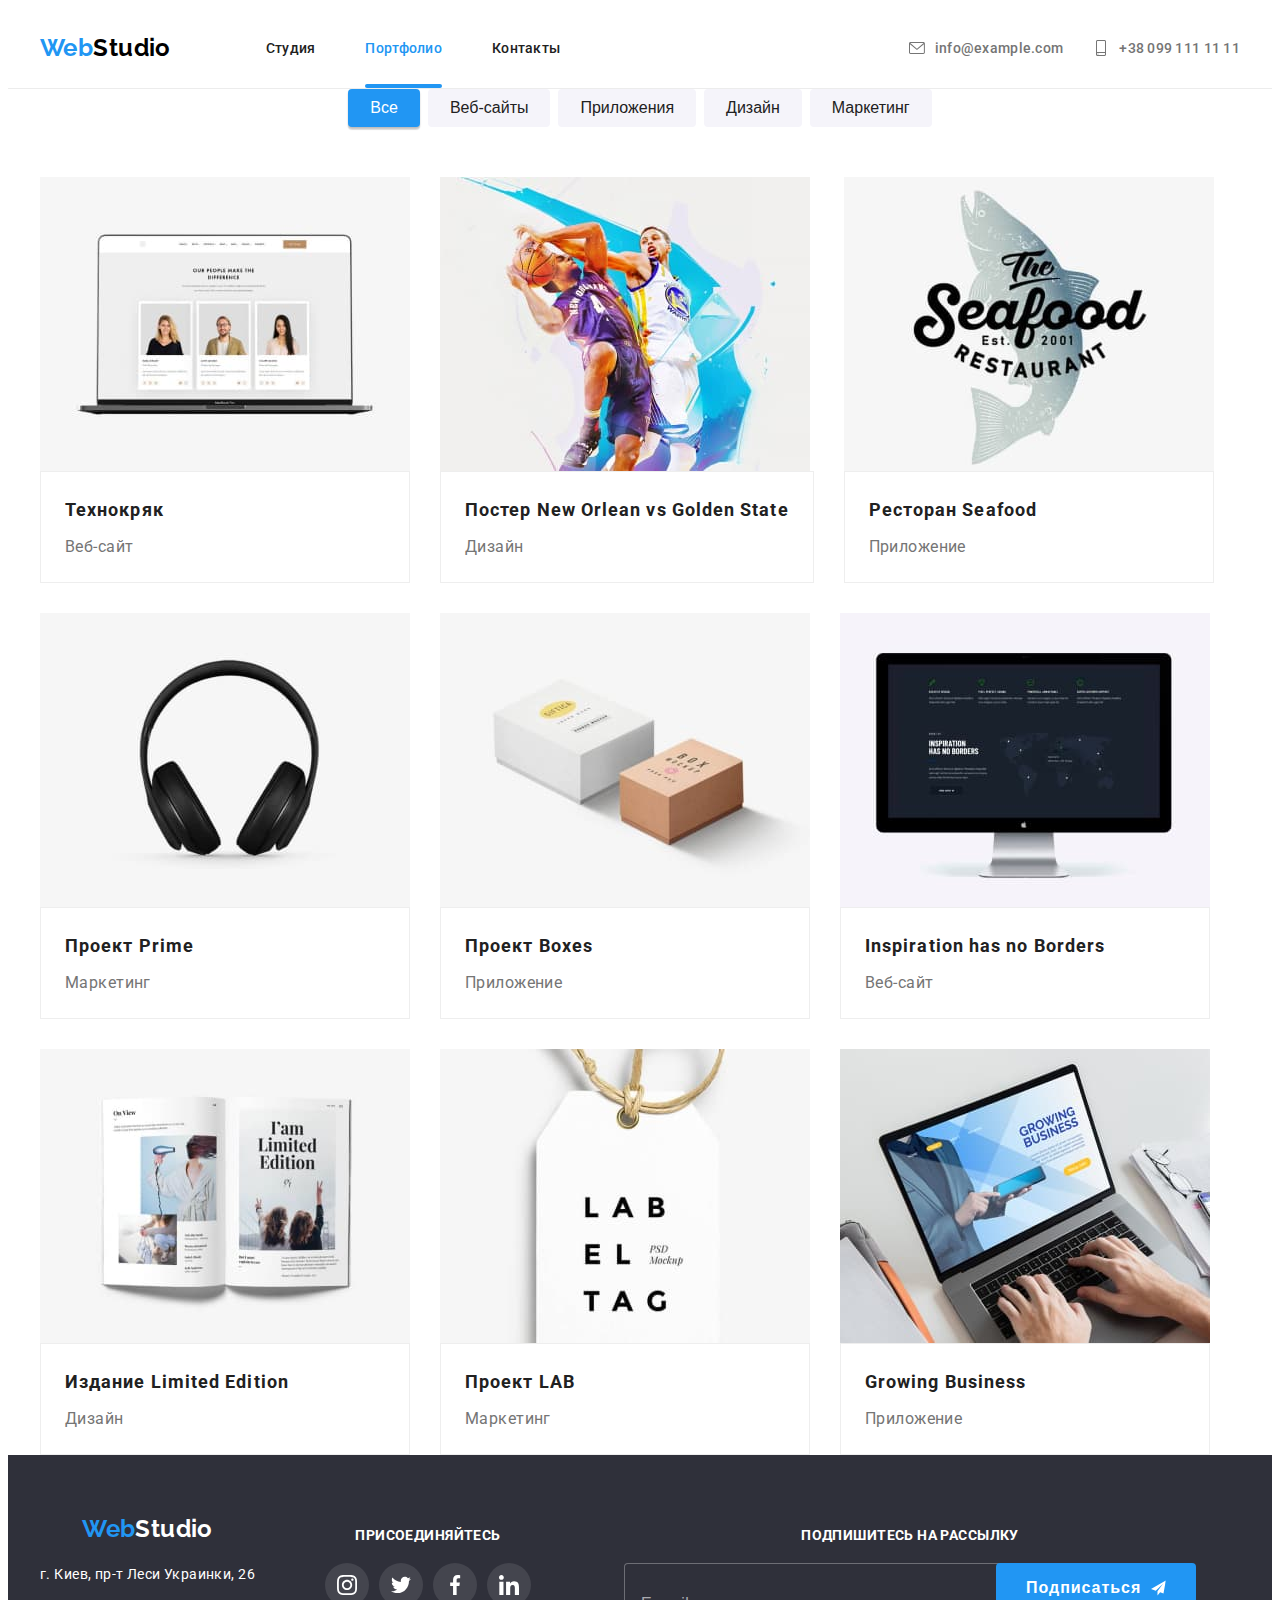
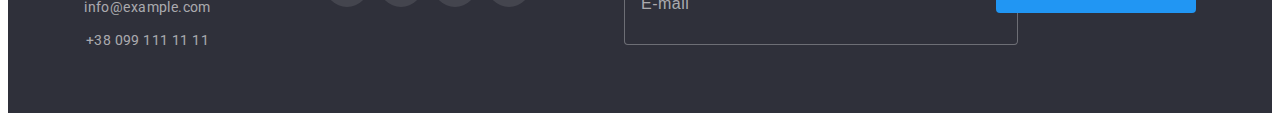
==== commit 1a9ad722: "step 3" ====
--- a/portfolio.html
+++ b/portfolio.html
@@ -3,7 +3,7 @@
   <head>
     <meta charset="UTF-8" />
     <meta http-equiv="X-UA-Compatible" content="IE=edge" />
-    <meta name="viewport" content="width=device-width, initial-scale=1.0" />   
+    <meta name="viewport" content="width=device-width, initial-scale=1.0" />
     <!-- Fonts -->
     <link rel="preconnect" href="https://fonts.googleapis.com" />
     <link rel="preconnect" href="https://fonts.gstatic.com" crossorigin />
@@ -22,7 +22,7 @@
     />
     <!-- Styles -->
     <!-- <link rel="stylesheet" type="text/css" href="./css/styles.css" /> -->
-    <link rel="stylesheet" type="text/css" href="./css/portfolio.min.css">
+    <link rel="stylesheet" type="text/css" href="./css/portfolio.min.css" />
     <title>Portfolio</title>
   </head>
   <body>
@@ -52,17 +52,14 @@
           <nav class="site-navigation">
             <ul class="site-navigation__list">
               <li class="site-navigation__item">
-                <a
-                  href="./"
+                <a href="./" class="site-navigation__link page-header__link">
+                  Студия</a
+                >
+              </li>
+              <li class="site-navigation__item">
+                <a
+                  href="./portfolio.html"
                   class="site-navigation__link page-header__link current"
-                >
-                  Студия</a
-                >
-              </li>
-              <li class="site-navigation__item">
-                <a
-                  href="./portfolio.html"
-                  class="site-navigation__link page-header__link"
                   >Портфолио</a
                 >
               </li>
@@ -75,74 +72,74 @@
           </nav>
           <div class="contacts-thumb">
             <ul class="contacts">
-            <li class="contacts__item">
-              <a
-                href="mailto:info@example.com"
-                class="contacts__link page-header__link"
-              >
-                <svg class="contacts__icon" width="16" height="16">
-                  <use href="./images/icon.svg#envelope" />
-                </svg>
-                info@example.com
-              </a>
-            </li>
-            <li class="contacts__item">
-              <a
-                href="tel:+380991111111"
-                class="contacts__link page-header__link"
-              >
-                <svg class="contacts__icon" width="16" height="16">
-                  <use href="./images/icon.svg#smartphone" />
-                </svg>
-                +38 099 111 11 11
-              </a>
-            </li>
+              <li class="contacts__item">
+                <a
+                  href="mailto:info@example.com"
+                  class="contacts__link page-header__link"
+                >
+                  <svg class="contacts__icon" width="16" height="16">
+                    <use href="./images/icon.svg#envelope" />
+                  </svg>
+                  info@example.com
+                </a>
+              </li>
+              <li class="contacts__item">
+                <a
+                  href="tel:+380991111111"
+                  class="contacts__link page-header__link"
+                >
+                  <svg class="contacts__icon" width="16" height="16">
+                    <use href="./images/icon.svg#smartphone" />
+                  </svg>
+                  +38 099 111 11 11
+                </a>
+              </li>
             </ul>
             <ul class="social-contacts page-header__social-contacts">
-            <li class="social-contacts__item page-header__items">
-              <a
-                class="social-link page-header__social-link"
-                href="https://www.instagram.com"
-                target="_blank"
-                rel="noopener noreferrer"
-                lang="en"
-              >
-                Instagram
-              </a>
-            </li>
-            <li class="social-contacts__item page-header__items">
-              <a
-                class="social-link page-header__social-link"
-                href="https://twitter.com"
-                target="_blank"
-                rel="noopener noreferrer"
-                aria-label="twitter"
-              >
-                Twitter
-              </a>
-            </li>
-            <li class="social-contacts__item page-header__items">
-              <a
-                class="social-link page-header__social-link"
-                href="https://www.facebook.com"
-                target="_blank"
-                rel="noopener noreferrer"
-                aria-label="facebook"
-              >
-                Facebook
-              </a>
-            </li>
-            <li class="social-contacts__item page-header__items">
-              <a
-                class="social-link page-header__social-link"
-                href="https://www.linkedin.com"
-                target="_blank"
-                rel="noopener noreferrer"
-                aria-label="linkedin"
-              >
-                Linkedin
-              </a>
-            </li>
+              <li class="social-contacts__item page-header__items">
+                <a
+                  class="social-link page-header__social-link"
+                  href="https://www.instagram.com"
+                  target="_blank"
+                  rel="noopener noreferrer"
+                  lang="en"
+                >
+                  Instagram
+                </a>
+              </li>
+              <li class="social-contacts__item page-header__items">
+                <a
+                  class="social-link page-header__social-link"
+                  href="https://twitter.com"
+                  target="_blank"
+                  rel="noopener noreferrer"
+                  aria-label="twitter"
+                >
+                  Twitter
+                </a>
+              </li>
+              <li class="social-contacts__item page-header__items">
+                <a
+                  class="social-link page-header__social-link"
+                  href="https://www.facebook.com"
+                  target="_blank"
+                  rel="noopener noreferrer"
+                  aria-label="facebook"
+                >
+                  Facebook
+                </a>
+              </li>
+              <li class="social-contacts__item page-header__items">
+                <a
+                  class="social-link page-header__social-link"
+                  href="https://www.linkedin.com"
+                  target="_blank"
+                  rel="noopener noreferrer"
+                  aria-label="linkedin"
+                >
+                  Linkedin
+                </a>
+              </li>
             </ul>
           </div>
         </div>
@@ -154,27 +151,21 @@
         <div class="container">
           <ul class="works-filter-list">
             <li class="works-filter-list__item">
-              <button class="filter-button current-button" type="button" >Все</button>
+              <button class="filter-button current-button" type="button">
+                Все
+              </button>
             </li>
             <li class="works-filter-list__item">
-              <button class="filter-button" type="button">
-                Веб-сайты
-              </button>
+              <button class="filter-button" type="button">Веб-сайты</button>
             </li>
             <li class="works-filter-list__item">
-              <button class="filter-button" type="button">
-                Приложения
-              </button>
+              <button class="filter-button" type="button">Приложения</button>
             </li>
             <li class="works-filter-list__item">
-              <button class="filter-button" type="button">
-                Дизайн
-              </button>
+              <button class="filter-button" type="button">Дизайн</button>
             </li>
             <li class="works-filter-list__item">
-              <button class="filter-button" type="button">
-                Маркетинг
-              </button>
+              <button class="filter-button" type="button">Маркетинг</button>
             </li>
           </ul>
           <ul class="works-list">
@@ -188,7 +179,12 @@
                     width="370"
                   />
                   <p class="work__overlay">
-                    Ресурс предлагает комплексные предложения с разным уровнем функционала и сервисов. Все это позволит посетителю получить исчерпывающие сведения о компании или частном лице. Ресурс предлагает комплексные предложения с разным уровнем функционала и сервисов. Все это позволит посетителю получить исчерпывающие сведения о компании или частном лице.
+                    Ресурс предлагает комплексные предложения с разным уровнем
+                    функционала и сервисов. Все это позволит посетителю получить
+                    исчерпывающие сведения о компании или частном лице. Ресурс
+                    предлагает комплексные предложения с разным уровнем
+                    функционала и сервисов. Все это позволит посетителю получить
+                    исчерпывающие сведения о компании или частном лице.
                   </p>
                 </div>
                 <div class="work__description">
@@ -207,13 +203,13 @@
                     width="370"
                   />
                   <p class="work__overlay">
-                    Ресурс предлагает комплексные предложения с разным уровнем функционала и сервисов. Все это позволит посетителю получить исчерпывающие сведения о компании или частном лице.
-                  </p>
-                </div>
-                <div class="work__description">
-                  <h2 class="work__title">
-                    Постер New Orlean vs Golden State
-                  </h2>
+                    Ресурс предлагает комплексные предложения с разным уровнем
+                    функционала и сервисов. Все это позволит посетителю получить
+                    исчерпывающие сведения о компании или частном лице.
+                  </p>
+                </div>
+                <div class="work__description">
+                  <h2 class="work__title">Постер New Orlean vs Golden State</h2>
                   <p class="work__type">Дизайн</p>
                 </div>
               </a>
@@ -228,7 +224,9 @@
                     width="370"
                   />
                   <p class="work__overlay">
-                    Ресурс предлагает комплексные предложения с разным уровнем функционала и сервисов. Все это позволит посетителю получить исчерпывающие сведения о компании или частном лице.
+                    Ресурс предлагает комплексные предложения с разным уровнем
+                    функционала и сервисов. Все это позволит посетителю получить
+                    исчерпывающие сведения о компании или частном лице.
                   </p>
                 </div>
                 <div class="work__description">
@@ -247,7 +245,9 @@
                     width="370"
                   />
                   <p class="work__overlay">
-                    Ресурс предлагает комплексные предложения с разным уровнем функционала и сервисов. Все это позволит посетителю получить исчерпывающие сведения о компании или частном лице.
+                    Ресурс предлагает комплексные предложения с разным уровнем
+                    функционала и сервисов. Все это позволит посетителю получить
+                    исчерпывающие сведения о компании или частном лице.
                   </p>
                 </div>
                 <div class="work__description">
@@ -266,7 +266,9 @@
                     width="370"
                   />
                   <p class="work__overlay">
-                    Ресурс предлагает комплексные предложения с разным уровнем функционала и сервисов. Все это позволит посетителю получить исчерпывающие сведения о компании или частном лице.
+                    Ресурс предлагает комплексные предложения с разным уровнем
+                    функционала и сервисов. Все это позволит посетителю получить
+                    исчерпывающие сведения о компании или частном лице.
                   </p>
                 </div>
                 <div class="work__description">
@@ -285,7 +287,9 @@
                     width="370"
                   />
                   <p class="work__overlay">
-                    Ресурс предлагает комплексные предложения с разным уровнем функционала и сервисов. Все это позволит посетителю получить исчерпывающие сведения о компании или частном лице.
+                    Ресурс предлагает комплексные предложения с разным уровнем
+                    функционала и сервисов. Все это позволит посетителю получить
+                    исчерпывающие сведения о компании или частном лице.
                   </p>
                 </div>
                 <div class="work__description">
@@ -304,7 +308,9 @@
                     width="370"
                   />
                   <p class="work__overlay">
-                    Ресурс предлагает комплексные предложения с разным уровнем функционала и сервисов. Все это позволит посетителю получить исчерпывающие сведения о компании или частном лице.
+                    Ресурс предлагает комплексные предложения с разным уровнем
+                    функционала и сервисов. Все это позволит посетителю получить
+                    исчерпывающие сведения о компании или частном лице.
                   </p>
                 </div>
                 <div class="work__description">
@@ -323,7 +329,9 @@
                     width="370"
                   />
                   <p class="work__overlay">
-                    Ресурс предлагает комплексные предложения с разным уровнем функционала и сервисов. Все это позволит посетителю получить исчерпывающие сведения о компании или частном лице.
+                    Ресурс предлагает комплексные предложения с разным уровнем
+                    функционала и сервисов. Все это позволит посетителю получить
+                    исчерпывающие сведения о компании или частном лице.
                   </p>
                 </div>
                 <div class="work__description">
@@ -341,7 +349,11 @@
                     alt="логотипа приложения"
                     width="370"
                   />
-                  <p class="work__overlay">Ресурс предлагает комплексные предложения с разным уровнем функционала и сервисов. Все это позволит посетителю получить исчерпывающие сведения о компании или частном лице.</p>
+                  <p class="work__overlay">
+                    Ресурс предлагает комплексные предложения с разным уровнем
+                    функционала и сервисов. Все это позволит посетителю получить
+                    исчерпывающие сведения о компании или частном лице.
+                  </p>
                 </div>
                 <div class="work__description">
                   <h2 class="work__title">Growing Business</h2>
@@ -381,7 +393,7 @@
             <ul class="social-contacts">
               <li class="social-contacts__item">
                 <a
-                  class="social-link social-link--theme-dark"
+                  class="social-link social-link--theme-dark social-link--round"
                   href="https://www.instagram.com"
                   target="_blank"
                   rel="noopener noreferrer"
@@ -394,7 +406,7 @@
               </li>
               <li class="social-contacts__item">
                 <a
-                  class="social-link social-link--theme-dark"
+                  class="social-link social-link--theme-dark social-link--round"
                   href="https://twitter.com"
                   target="_blank"
                   rel="noopener noreferrer"
@@ -407,7 +419,7 @@
               </li>
               <li class="social-contacts__item">
                 <a
-                  class="social-link social-link--theme-dark"
+                  class="social-link social-link--theme-dark social-link--round"
                   href="https://www.facebook.com"
                   target="_blank"
                   rel="noopener noreferrer"
@@ -420,7 +432,7 @@
               </li>
               <li class="social-contacts__item">
                 <a
-                  class="social-link social-link--theme-dark"
+                  class="social-link social-link--theme-dark social-link--round"
                   href="https://www.linkedin.com"
                   target="_blank"
                   rel="noopener noreferrer"
@@ -455,7 +467,7 @@
         </ul>
       </div>
     </footer>
-  <!-- JS -->
-  <script src="./js/menu.js"></script>
+    <!-- JS -->
+    <script src="./js/menu.js"></script>
   </body>
-</html>+</html>
--- a/css/portfolio.min.css
+++ b/css/portfolio.min.css
@@ -1 +1 @@
-:root{--temp-var: 0}body{font-family:"Roboto",sans-serif;font-style:normal;font-weight:400;font-size:14px;letter-spacing:.03em;color:#212121;background-color:#fff}img{display:block;padding:0}.address__link,.contacts__link,.site-logo,.site-navigation__link,.social-link{text-decoration:none;color:inherit;-webkit-transition:250ms cubic-bezier(0.4, 0, 0.2, 1);transition:250ms cubic-bezier(0.4, 0, 0.2, 1);-webkit-transition-property:color,fill;transition-property:color,fill}.address__link:hover,.contacts__link:hover,.site-logo:hover,.site-navigation__link:hover,.social-link:hover,.address__link:focus,.contacts__link:focus,.site-logo:focus,.site-navigation__link:focus,.social-link:focus{color:#2196f3}.address__list,.page-footer__list,.works-list,.works-filter-list,.contacts,.site-navigation__list,.social-contacts{list-style:none}.form-subscribe__button,.filter-button{color:#fff;background-color:#2196f3;border:none;border-radius:4px;border-color:rgba(0,0,0,0);cursor:pointer}.no-scroll{overflow:hidden}.container{margin-left:auto;margin-right:auto;padding-right:15px;padding-left:15px}@media screen and (min-width: 480px){.container{width:480px}}@media screen and (min-width: 768px){.container{width:768px}}@media screen and (min-width: 1200px){.container{width:1200px}}.visually-hidden{position:absolute;white-space:nowrap;width:1px;height:1px;overflow:hidden;border:0;padding:0;clip:rect(0 0 0 0);-webkit-clip-path:inset(50%);clip-path:inset(50%);margin:-1px}.current{color:#2196f3}.social-contacts{display:-webkit-box;display:-ms-flexbox;display:flex;-ms-flex-preferred-size:content;flex-basis:content;-webkit-box-pack:center;-ms-flex-pack:center;justify-content:center;padding-left:0}.social-contacts__item:not(:first-child){margin-left:10px}.social-link{display:-webkit-box;display:-ms-flexbox;display:flex;-webkit-box-pack:center;-ms-flex-pack:center;justify-content:center;-webkit-box-align:center;-ms-flex-align:center;align-items:center;width:44px;height:44px;border-radius:50%;fill:#afb1b8;-webkit-transition:250ms cubic-bezier(0.4, 0, 0.2, 1);transition:250ms cubic-bezier(0.4, 0, 0.2, 1);-webkit-transition-property:fill,background-color;transition-property:fill,background-color}.social-link:hover,.social-link:focus{fill:#fff;background-color:#2196f3}.social-link--theme-dark{fill:#fff;background-color:rgba(255,255,255,.1)}.social-link{display:-webkit-box;display:-ms-flexbox;display:flex;-webkit-box-pack:center;-ms-flex-pack:center;justify-content:center;-webkit-box-align:center;-ms-flex-align:center;align-items:center;width:44px;height:44px;border-radius:50%;fill:#afb1b8;-webkit-transition:250ms cubic-bezier(0.4, 0, 0.2, 1);transition:250ms cubic-bezier(0.4, 0, 0.2, 1);-webkit-transition-property:fill,background-color;transition-property:fill,background-color}.social-link:hover,.social-link:focus{fill:#fff;background-color:#2196f3}.social-link--theme-dark{fill:#fff;background-color:rgba(255,255,255,.1)}.page-header{position:relative}@media screen and (min-width: 768px){.page-header{border-bottom:1px solid #ececec}}.page-header__container{display:-webkit-box;display:-ms-flexbox;display:flex;-webkit-box-pack:justify;-ms-flex-pack:justify;justify-content:space-between;-webkit-box-align:center;-ms-flex-align:center;align-items:center}.page-header__site-logo{padding-top:16px;padding-bottom:16px}@media screen and (min-width: 768px){.page-header__site-logo{padding-top:10px;padding-bottom:10px}}@media screen and (min-width: 768px){.page-header__link{padding-top:32px;padding-bottom:32px}}.page-header__social-contacts{display:none}@media screen and (max-width: 767px){.page-header__social-contacts{display:-webkit-box;display:-ms-flexbox;display:flex;margin:0;margin-top:64px;padding:0}}.page-header__items{display:-webkit-inline-box;display:-ms-inline-flexbox;display:inline-flex}.page-header__items:not(:last-child)::after{content:"";border:1px solid rgba(33,33,33,.2);margin-left:10px}.page-header__social-link{width:-webkit-max-content;width:-moz-max-content;width:max-content;font-size:18px;line-height:1.222;letter-spacing:.02em}.page-header__social-link:hover,.page-header__social-link:focus{background-color:rgba(0,0,0,0)}@media screen and (max-width: 767px){.site-navigation{margin-bottom:302px}}@media screen and (min-width: 768px){.site-navigation{display:-webkit-box;display:-ms-flexbox;display:flex;-webkit-box-align:center;-ms-flex-align:center;align-items:center}}.site-navigation__list{margin-top:0;margin-bottom:0}@media screen and (max-width: 767px){.site-navigation__list{padding:0}}@media screen and (min-width: 768px){.site-navigation__list{display:-webkit-box;display:-ms-flexbox;display:flex;margin-left:90px;padding-left:0}}@media screen and (min-width: 1200px){.site-navigation__list{margin-left:95px}}.site-navigation__item{-webkit-box-align:center;-ms-flex-align:center;align-items:center}@media screen and (max-width: 767px){.site-navigation__item{margin-bottom:32px}}@media screen and (min-width: 768px){.site-navigation__item{margin-right:50px}}.site-navigation__link{position:relative;display:block;letter-spacing:.02em}@media screen and (max-width: 767px){.site-navigation__link{font-size:40px;line-height:1.175}}@media screen and (min-width: 768px){.site-navigation__link{font-weight:500;line-height:1.143}.site-navigation__link.current::after{content:"";position:absolute;left:0;bottom:0;width:100%;height:4px;background-color:#2196f3;border-radius:2px}}.site-logo{display:block;font-family:"Raleway",sans-serif;font-weight:700;font-size:24px;line-height:1.167;color:#2196f3}.site-logo--dark{color:#000}.site-logo--light{color:#fff}@media screen and (max-width: 767px){.contacts{display:-webkit-box;display:-ms-flexbox;display:flex;-ms-flex-wrap:wrap;flex-wrap:wrap;-webkit-box-orient:vertical;-webkit-box-direction:reverse;-ms-flex-direction:column-reverse;flex-direction:column-reverse;gap:32px;margin:0;padding-left:0}}.contacts-thumb{display:-webkit-box;display:-ms-flexbox;display:flex;-ms-flex-wrap:wrap;flex-wrap:wrap;-webkit-box-orient:vertical;-webkit-box-direction:normal;-ms-flex-direction:column;flex-direction:column}.contacts__item{font-weight:500;line-height:1.143;letter-spacing:.02em;color:#757575;fill:#757575}@media screen and (max-width: 767px){.contacts__item{font-size:24px;line-height:1.167}.contacts__item:last-child{font-size:34px;line-height:1.176}}.contacts__link:hover,.contacts__link:focus{color:#2196f3;fill:#2196f3}.contacts__icon{margin-right:10px}@media screen and (max-width: 767px){.contacts__icon{display:none}}.menu-button{display:none;margin:0;padding:0;background-color:#fff;border:0;z-index:100}@media screen and (max-width: 767px){.menu-button{display:block}}.menu-button .icon-close{display:none}.menu-button--is-open .icon-close{display:block}.menu-button--is-open .icon-menu{display:none}.menu-container{display:none}@media screen and (max-width: 767px){.menu-container{position:absolute;top:0;left:0;padding:48px 40px;width:100%;height:796px;background-color:#fff;outline:1px solid #ff4500}.menu-container--is-open{display:block}}@media screen and (min-width: 768px){.menu-container{display:-webkit-box;display:-ms-flexbox;display:flex;-webkit-box-pack:justify;-ms-flex-pack:justify;justify-content:space-between;-webkit-box-flex:1;-ms-flex-positive:1;flex-grow:1}}.works-filter-list{display:-webkit-box;display:-ms-flexbox;display:flex;-webkit-box-pack:center;-ms-flex-pack:center;justify-content:center;margin-top:0;margin-bottom:50px;padding-left:0}.works-filter-list__item:not(:first-child){margin-left:8px}.filter-button{padding:6px 22px;font-weight:500;font-size:16px;line-height:1.625;color:inherit;background-color:#f5f4fa;-webkit-transition:250ms cubic-bezier(0.4, 0, 0.2, 1);transition:250ms cubic-bezier(0.4, 0, 0.2, 1);-webkit-transition-property:color,background-color,-webkit-box-shadow;transition-property:color,background-color,-webkit-box-shadow;transition-property:color,background-color,box-shadow;transition-property:color,background-color,box-shadow,-webkit-box-shadow}.filter-button:hover,.filter-button:focus,.filter-button.current-button{color:#fff;background-color:#2196f3;-webkit-box-shadow:0px 3px 1px rgba(0,0,0,.1),0px 1px 2px rgba(0,0,0,.08),0px 2px 2px rgba(0,0,0,.12);box-shadow:0px 3px 1px rgba(0,0,0,.1),0px 1px 2px rgba(0,0,0,.08),0px 2px 2px rgba(0,0,0,.12)}.works-list{display:-webkit-box;display:-ms-flexbox;display:flex;-ms-flex-wrap:wrap;flex-wrap:wrap;gap:30px;margin:0;padding-left:0}.works-list__item{-webkit-transition:250ms cubic-bezier(0.4, 0, 0.2, 1);transition:250ms cubic-bezier(0.4, 0, 0.2, 1);-webkit-transition-property:-webkit-box-shadow;transition-property:-webkit-box-shadow;transition-property:box-shadow;transition-property:box-shadow, -webkit-box-shadow}.works-list__item:hover,.works-list__item:focus{-webkit-box-shadow:0px 1px 1px rgba(0,0,0,.12),0px 4px 4px rgba(0,0,0,.06),1px 4px 6px rgba(0,0,0,.16);box-shadow:0px 1px 1px rgba(0,0,0,.12),0px 4px 4px rgba(0,0,0,.06),1px 4px 6px rgba(0,0,0,.16)}.work__thumb{position:relative;overflow:hidden}.work__overlay{position:absolute;width:100%;height:100%;margin-top:0;margin-bottom:0;padding:63px 24px;font-size:18px;line-height:1.56;color:#fff;background-color:rgba(33,150,243,.9);-webkit-transform:translateY(0);transform:translateY(0);-webkit-transition:-webkit-transform 250ms cubic-bezier(0.4, 0, 0.2, 1);transition:-webkit-transform 250ms cubic-bezier(0.4, 0, 0.2, 1);transition:transform 250ms cubic-bezier(0.4, 0, 0.2, 1);transition:transform 250ms cubic-bezier(0.4, 0, 0.2, 1), -webkit-transform 250ms cubic-bezier(0.4, 0, 0.2, 1)}.works-list__item:hover .work__overlay,.works-list__item:focus .work__overlay{-webkit-transform:translateY(-100%);transform:translateY(-100%)}.work__description{padding:20px 24px;max-width:370px;border:1px solid #eee}.work__title{margin-top:0;margin-bottom:4px;font-weight:700;font-size:18px;line-height:2;letter-spacing:.06em;text-align:left;white-space:nowrap}.work__type{margin-top:0;margin-bottom:0;font-size:16px;line-height:1.88;color:#757575}.page-footer{padding-top:60px;padding-bottom:60px;background-color:#2f303a}.page-footer__list{margin-top:0;margin-bottom:0;padding-left:0}.page-footer__site-logo{margin-bottom:20px}.page-footer__item{text-align:center}.page-footer__item:not(:last-child){margin-bottom:60px}.page-footer__uppertitle{margin-top:0;margin-bottom:20px;font-weight:700;line-height:1.142;text-transform:uppercase;color:#fff}.address__list{margin-top:0px;margin-bottom:0px;padding-left:0px}.address__item{font-style:normal;font-size:14px;line-height:1.714;color:#fff}.address__item:not(:last-child){margin-bottom:9px}.address__link{color:rgba(255,255,255,.6)}.form-subscribe__label{display:block;height:50px;margin-bottom:30px}.form-subscribe__input{width:100%;height:100%;padding:15px 16px;color:#fff;font-size:16px;line-height:1.25;letter-spacing:.03em;background-color:#2f303a;border:1px solid rgba(255,255,255,.3);border-radius:4px}.form-subscribe__input::-webkit-input-placeholder{color:rgba(255,255,255,.6)}.form-subscribe__input::-moz-placeholder{color:rgba(255,255,255,.6)}.form-subscribe__input:-ms-input-placeholder{color:rgba(255,255,255,.6)}.form-subscribe__input::-ms-input-placeholder{color:rgba(255,255,255,.6)}.form-subscribe__input::placeholder{color:rgba(255,255,255,.6)}.form-subscribe__button{display:-webkit-inline-box;display:-ms-inline-flexbox;display:inline-flex;-webkit-box-align:center;-ms-flex-align:center;align-items:center;padding:10px 30px;width:200px;text-align:center;font-weight:700;font-size:16px;line-height:1.875;letter-spacing:.06em;fill:#fff;background-size:contain;-webkit-transition:background-color 250ms cubic-bezier(0.4, 0, 0.2, 1);transition:background-color 250ms cubic-bezier(0.4, 0, 0.2, 1)}.form-subscribe__button:hover,.form-subscribe__button:focus{background-color:#188ce8}.form-subscribe__icon{margin-left:10px;background-size:cover}/*# sourceMappingURL=portfolio.min.css.map */+:root{--temp-var: 0}body{font-family:"Roboto",sans-serif;font-style:normal;font-weight:400;font-size:14px;letter-spacing:.03em;color:#212121;background-color:#fff}img{display:block;padding:0}.address__link,.contacts__link,.site-logo,.site-navigation__link,.social-link{text-decoration:none;color:inherit;-webkit-transition:250ms cubic-bezier(0.4, 0, 0.2, 1);transition:250ms cubic-bezier(0.4, 0, 0.2, 1);-webkit-transition-property:color,fill;transition-property:color,fill}.address__link:hover,.contacts__link:hover,.site-logo:hover,.site-navigation__link:hover,.social-link:hover,.address__link:focus,.contacts__link:focus,.site-logo:focus,.site-navigation__link:focus,.social-link:focus{color:#2196f3}.address__list,.page-footer__list,.works-list,.works-filter-list,.contacts,.site-navigation__list,.social-contacts{list-style:none}.form-subscribe__button,.filter-button{color:#fff;background-color:#2196f3;border:none;border-radius:4px;border-color:rgba(0,0,0,0);cursor:pointer}.no-scroll{overflow:hidden}.container{margin-left:auto;margin-right:auto;padding-right:15px;padding-left:15px}@media screen and (min-width: 480px){.container{width:480px}}@media screen and (min-width: 768px){.container{width:768px}}@media screen and (min-width: 1200px){.container{width:1200px}}.visually-hidden{position:absolute;white-space:nowrap;width:1px;height:1px;overflow:hidden;border:0;padding:0;clip:rect(0 0 0 0);-webkit-clip-path:inset(50%);clip-path:inset(50%);margin:-1px}.current{color:#2196f3}.social-contacts{display:-webkit-box;display:-ms-flexbox;display:flex;-ms-flex-preferred-size:content;flex-basis:content;-webkit-box-pack:center;-ms-flex-pack:center;justify-content:center;padding-left:0}.social-contacts__item:not(:first-child){margin-left:10px}.social-link{display:-webkit-box;display:-ms-flexbox;display:flex;-webkit-box-pack:center;-ms-flex-pack:center;justify-content:center;-webkit-box-align:center;-ms-flex-align:center;align-items:center;fill:#afb1b8;-webkit-transition:250ms cubic-bezier(0.4, 0, 0.2, 1);transition:250ms cubic-bezier(0.4, 0, 0.2, 1);-webkit-transition-property:fill,background-color;transition-property:fill,background-color}.social-link:hover,.social-link:focus{fill:#fff;background-color:#2196f3}.social-link--theme-dark{fill:#fff;background-color:rgba(255,255,255,.1)}.social-link--round{width:44px;height:44px;border-radius:50%}.social-link{display:-webkit-box;display:-ms-flexbox;display:flex;-webkit-box-pack:center;-ms-flex-pack:center;justify-content:center;-webkit-box-align:center;-ms-flex-align:center;align-items:center;fill:#afb1b8;-webkit-transition:250ms cubic-bezier(0.4, 0, 0.2, 1);transition:250ms cubic-bezier(0.4, 0, 0.2, 1);-webkit-transition-property:fill,background-color;transition-property:fill,background-color}.social-link:hover,.social-link:focus{fill:#fff;background-color:#2196f3}.social-link--theme-dark{fill:#fff;background-color:rgba(255,255,255,.1)}.social-link--round{width:44px;height:44px;border-radius:50%}.page-header{position:relative}@media screen and (min-width: 768px){.page-header{border-bottom:1px solid #ececec}}.page-header__container{display:-webkit-box;display:-ms-flexbox;display:flex;-webkit-box-align:center;-ms-flex-align:center;align-items:center}@media screen and (max-width: 767px){.page-header__container{max-width:100%;-webkit-box-pack:justify;-ms-flex-pack:justify;justify-content:space-between}}.page-header__site-logo{padding-top:16px;padding-bottom:16px}@media screen and (min-width: 768px){.page-header__site-logo{padding-top:10px;padding-bottom:10px}}@media screen and (min-width: 768px){.page-header__link{display:-webkit-inline-box;display:-ms-inline-flexbox;display:inline-flex;-webkit-box-align:center;-ms-flex-align:center;align-items:center;padding-top:32px;padding-bottom:32px}}.page-header__social-contacts{display:none}@media screen and (max-width: 767px){.page-header__social-contacts{display:-webkit-box;display:-ms-flexbox;display:flex;margin:0;margin-top:64px;padding:0}}.page-header__items{display:-webkit-inline-box;display:-ms-inline-flexbox;display:inline-flex}.page-header__items:not(:last-child)::after{content:"";border:1px solid rgba(33,33,33,.2);margin-left:10px}.page-header__social-link{font-size:18px;line-height:1.222;letter-spacing:.02em}.page-header__social-link:hover,.page-header__social-link:focus{background-color:rgba(0,0,0,0)}@media screen and (max-width: 767px){.site-navigation{margin-bottom:302px}}@media screen and (min-width: 768px){.site-navigation{display:-webkit-box;display:-ms-flexbox;display:flex;-webkit-box-align:center;-ms-flex-align:center;align-items:center}}.site-navigation__list{margin-top:0;margin-bottom:0}@media screen and (max-width: 767px){.site-navigation__list{padding:0}}@media screen and (min-width: 768px){.site-navigation__list{display:-webkit-box;display:-ms-flexbox;display:flex;margin-left:90px;padding-left:0}}@media screen and (min-width: 1200px){.site-navigation__list{margin-left:95px}}.site-navigation__item{-webkit-box-align:center;-ms-flex-align:center;align-items:center}@media screen and (max-width: 767px){.site-navigation__item{margin-bottom:32px}}@media screen and (min-width: 768px){.site-navigation__item:not(:last-child){margin-right:50px}}.site-navigation__link{position:relative;display:block;letter-spacing:.02em}@media screen and (max-width: 767px){.site-navigation__link{font-size:40px;line-height:1.175}}@media screen and (min-width: 768px){.site-navigation__link{font-weight:500;line-height:1.143}.site-navigation__link.current::after{content:"";position:absolute;left:0;bottom:0;width:100%;height:4px;background-color:#2196f3;border-radius:2px}}.site-logo{display:block;font-family:"Raleway",sans-serif;font-weight:700;font-size:24px;line-height:1.167;color:#2196f3}.site-logo--dark{color:#000}.site-logo--light{color:#fff}.contacts-thumb{display:-webkit-box;display:-ms-flexbox;display:flex}@media screen and (max-width: 767px){.contacts-thumb{-ms-flex-wrap:wrap;flex-wrap:wrap;-webkit-box-orient:vertical;-webkit-box-direction:normal;-ms-flex-direction:column;flex-direction:column}}.contacts{display:-webkit-box;display:-ms-flexbox;display:flex;padding-left:0px}@media screen and (max-width: 767px){.contacts{-ms-flex-wrap:wrap;flex-wrap:wrap;-webkit-box-orient:vertical;-webkit-box-direction:reverse;-ms-flex-direction:column-reverse;flex-direction:column-reverse;gap:32px;margin:0}}@media screen and (min-width: 768px){.contacts{-webkit-box-orient:vertical;-webkit-box-direction:normal;-ms-flex-direction:column;flex-direction:column;-webkit-box-pack:center;-ms-flex-pack:center;justify-content:center;-webkit-box-align:start;-ms-flex-align:start;align-items:flex-start;margin-top:0px;margin-bottom:0px}}@media screen and (min-width: 1200px){.contacts{-webkit-box-orient:unset;-webkit-box-direction:unset;-ms-flex-direction:unset;flex-direction:unset}}.contacts__item{font-weight:500;line-height:1.143;letter-spacing:.02em;color:#757575;fill:#757575}@media screen and (max-width: 767px){.contacts__item{font-size:24px;line-height:1.167}.contacts__item:last-child{font-size:34px;line-height:1.176}}@media screen and (min-width: 1200px){.contacts__item{display:-webkit-inline-box;display:-ms-inline-flexbox;display:inline-flex}.contacts__item:not(:last-child){margin-right:30px}}.contacts__link:hover,.contacts__link:focus{color:#2196f3;fill:#2196f3}.contacts__icon{margin-right:10px}@media screen and (max-width: 767px){.contacts__icon{display:none}}.contacts__icon--envelope{width:14px;height:10px}@media screen and (min-width: 1200px){.contacts__icon--envelope{width:16px;height:12px}}.contacts__icon--smartphone{width:10px;height:14px}@media screen and (min-width: 1200px){.contacts__icon--smartphone{width:10px;height:16px}}.menu-button{display:none;margin:0;padding:0;background-color:#fff;border:0;z-index:100}@media screen and (max-width: 767px){.menu-button{display:block}}.menu-button .icon-close{display:none}.menu-button--is-open .icon-close{display:block}.menu-button--is-open .icon-menu{display:none}.menu-container{display:none}@media screen and (max-width: 767px){.menu-container{position:absolute;top:0;left:0;padding:48px 40px;width:100%;height:796px;background-color:#fff;outline:1px solid #ff4500}.menu-container--is-open{display:block}}@media screen and (min-width: 768px){.menu-container{display:-webkit-box;display:-ms-flexbox;display:flex;-webkit-box-flex:1;-ms-flex-positive:1;flex-grow:1;-webkit-box-pack:justify;-ms-flex-pack:justify;justify-content:space-between}}.works-filter-list{display:-webkit-box;display:-ms-flexbox;display:flex;-webkit-box-pack:center;-ms-flex-pack:center;justify-content:center;margin-top:0;margin-bottom:50px;padding-left:0}.works-filter-list__item:not(:first-child){margin-left:8px}.filter-button{padding:6px 22px;font-weight:500;font-size:16px;line-height:1.625;color:inherit;background-color:#f5f4fa;-webkit-transition:250ms cubic-bezier(0.4, 0, 0.2, 1);transition:250ms cubic-bezier(0.4, 0, 0.2, 1);-webkit-transition-property:color,background-color,-webkit-box-shadow;transition-property:color,background-color,-webkit-box-shadow;transition-property:color,background-color,box-shadow;transition-property:color,background-color,box-shadow,-webkit-box-shadow}.filter-button:hover,.filter-button:focus,.filter-button.current-button{color:#fff;background-color:#2196f3;-webkit-box-shadow:0px 3px 1px rgba(0,0,0,.1),0px 1px 2px rgba(0,0,0,.08),0px 2px 2px rgba(0,0,0,.12);box-shadow:0px 3px 1px rgba(0,0,0,.1),0px 1px 2px rgba(0,0,0,.08),0px 2px 2px rgba(0,0,0,.12)}.works-list{display:-webkit-box;display:-ms-flexbox;display:flex;-ms-flex-wrap:wrap;flex-wrap:wrap;gap:30px;margin:0;padding-left:0}.works-list__item{-webkit-transition:250ms cubic-bezier(0.4, 0, 0.2, 1);transition:250ms cubic-bezier(0.4, 0, 0.2, 1);-webkit-transition-property:-webkit-box-shadow;transition-property:-webkit-box-shadow;transition-property:box-shadow;transition-property:box-shadow, -webkit-box-shadow}.works-list__item:hover,.works-list__item:focus{-webkit-box-shadow:0px 1px 1px rgba(0,0,0,.12),0px 4px 4px rgba(0,0,0,.06),1px 4px 6px rgba(0,0,0,.16);box-shadow:0px 1px 1px rgba(0,0,0,.12),0px 4px 4px rgba(0,0,0,.06),1px 4px 6px rgba(0,0,0,.16)}.work__thumb{position:relative;overflow:hidden}.work__overlay{position:absolute;width:100%;height:100%;margin-top:0;margin-bottom:0;padding:63px 24px;font-size:18px;line-height:1.56;color:#fff;background-color:rgba(33,150,243,.9);-webkit-transform:translateY(0);transform:translateY(0);-webkit-transition:-webkit-transform 250ms cubic-bezier(0.4, 0, 0.2, 1);transition:-webkit-transform 250ms cubic-bezier(0.4, 0, 0.2, 1);transition:transform 250ms cubic-bezier(0.4, 0, 0.2, 1);transition:transform 250ms cubic-bezier(0.4, 0, 0.2, 1), -webkit-transform 250ms cubic-bezier(0.4, 0, 0.2, 1)}.works-list__item:hover .work__overlay,.works-list__item:focus .work__overlay{-webkit-transform:translateY(-100%);transform:translateY(-100%)}.work__description{padding:20px 24px;max-width:370px;border:1px solid #eee}.work__title{margin-top:0;margin-bottom:4px;font-weight:700;font-size:18px;line-height:2;letter-spacing:.06em;text-align:left;white-space:nowrap}.work__type{margin-top:0;margin-bottom:0;font-size:16px;line-height:1.88;color:#757575}.page-footer{padding-top:60px;padding-bottom:60px;background-color:#2f303a}.page-footer__list{margin-top:0;margin-bottom:0;padding-left:0}@media screen and (min-width: 768px){.page-footer__list{display:-webkit-box;display:-ms-flexbox;display:flex}}.page-footer__site-logo{margin-bottom:20px}.page-footer__item{text-align:center}@media screen and (max-width: 767px){.page-footer__item:not(:last-child){margin-bottom:60px}}@media screen and (min-width: 1200px){.page-footer__item:not(:first-child){margin-left:70px}.page-footer__item:last-child{margin-left:93px}}.page-footer__uppertitle{margin-top:0;margin-bottom:20px;font-weight:700;line-height:1.142;text-transform:uppercase;color:#fff}@media screen and (min-width: 1200px){.page-footer__uppertitle{padding-top:12px}}.address__list{margin-top:0px;margin-bottom:0px;padding-left:0px}.address__item{font-style:normal;font-size:14px;line-height:1.714;color:#fff}.address__item:not(:last-child){margin-bottom:9px}.address__link{color:rgba(255,255,255,.6)}@media screen and (min-width: 1200px){.form-subscribe{display:-webkit-inline-box;display:-ms-inline-flexbox;display:inline-flex}}.form-subscribe__label{display:block;height:50px;margin-bottom:30px}@media screen and (min-width: 1200px){.form-subscribe__label{width:360px;margin-bottom:0}}.form-subscribe__input{width:100%;height:100%;padding:15px 16px;color:#fff;font-size:16px;line-height:1.25;letter-spacing:.03em;background-color:#2f303a;border:1px solid rgba(255,255,255,.3);border-radius:4px}.form-subscribe__input::-webkit-input-placeholder{color:rgba(255,255,255,.6)}.form-subscribe__input::-moz-placeholder{color:rgba(255,255,255,.6)}.form-subscribe__input:-ms-input-placeholder{color:rgba(255,255,255,.6)}.form-subscribe__input::-ms-input-placeholder{color:rgba(255,255,255,.6)}.form-subscribe__input::placeholder{color:rgba(255,255,255,.6)}.form-subscribe__button{display:-webkit-inline-box;display:-ms-inline-flexbox;display:inline-flex;-webkit-box-align:center;-ms-flex-align:center;align-items:center;padding:10px 30px;width:200px;text-align:center;font-weight:700;font-size:16px;line-height:1.875;letter-spacing:.06em;fill:#fff;background-size:contain;-webkit-transition:background-color 250ms cubic-bezier(0.4, 0, 0.2, 1);transition:background-color 250ms cubic-bezier(0.4, 0, 0.2, 1)}.form-subscribe__button:hover,.form-subscribe__button:focus{background-color:#188ce8}@media screen and (min-width: 1200px){.form-subscribe__button{margin-left:12px}}.form-subscribe__icon{margin-left:10px;background-size:cover}/*# sourceMappingURL=portfolio.min.css.map */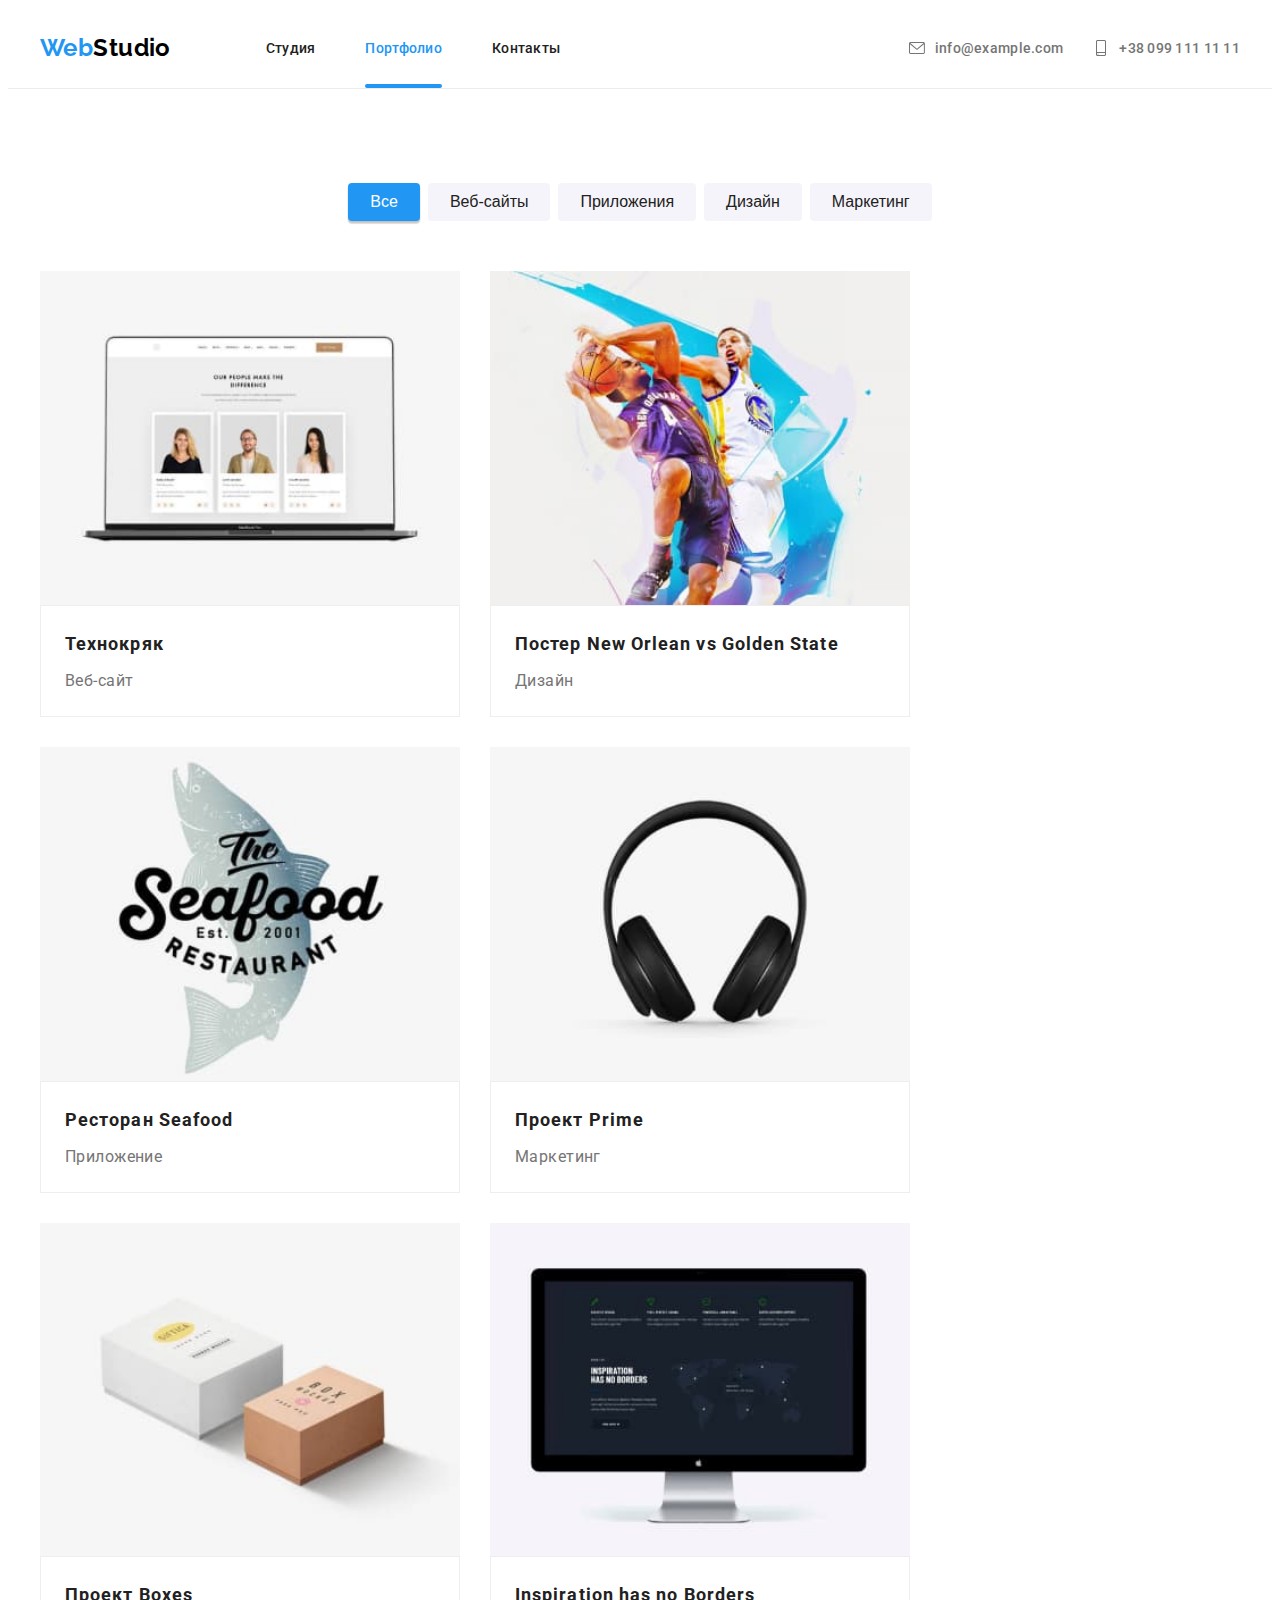
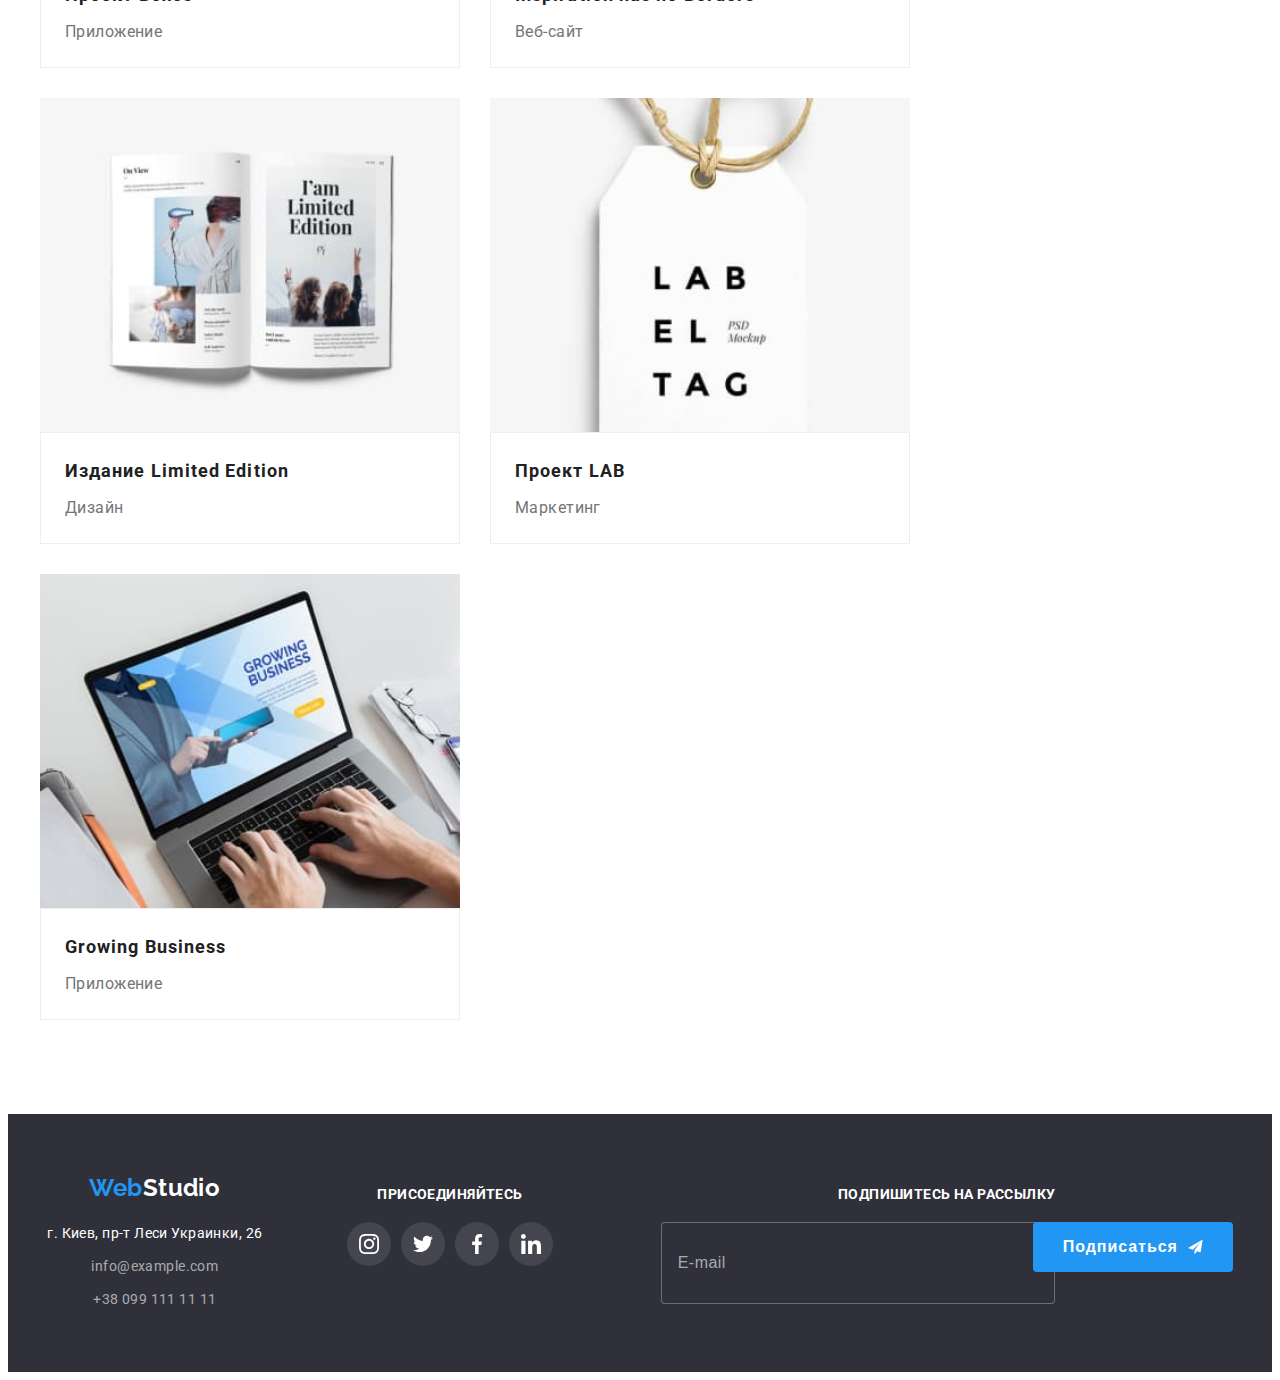
==== commit 9755fdd4: "step 4" ====
--- a/portfolio.html
+++ b/portfolio.html
@@ -146,7 +146,7 @@
       </div>
     </header>
     <main>
-      <section class="section">
+      <section class="works">
         <h1 class="visually-hidden">Наши работы</h1>
         <div class="container">
           <ul class="works-filter-list">
--- a/css/portfolio.min.css
+++ b/css/portfolio.min.css
@@ -1 +1 @@
-:root{--temp-var: 0}body{font-family:"Roboto",sans-serif;font-style:normal;font-weight:400;font-size:14px;letter-spacing:.03em;color:#212121;background-color:#fff}img{display:block;padding:0}.address__link,.contacts__link,.site-logo,.site-navigation__link,.social-link{text-decoration:none;color:inherit;-webkit-transition:250ms cubic-bezier(0.4, 0, 0.2, 1);transition:250ms cubic-bezier(0.4, 0, 0.2, 1);-webkit-transition-property:color,fill;transition-property:color,fill}.address__link:hover,.contacts__link:hover,.site-logo:hover,.site-navigation__link:hover,.social-link:hover,.address__link:focus,.contacts__link:focus,.site-logo:focus,.site-navigation__link:focus,.social-link:focus{color:#2196f3}.address__list,.page-footer__list,.works-list,.works-filter-list,.contacts,.site-navigation__list,.social-contacts{list-style:none}.form-subscribe__button,.filter-button{color:#fff;background-color:#2196f3;border:none;border-radius:4px;border-color:rgba(0,0,0,0);cursor:pointer}.no-scroll{overflow:hidden}.container{margin-left:auto;margin-right:auto;padding-right:15px;padding-left:15px}@media screen and (min-width: 480px){.container{width:480px}}@media screen and (min-width: 768px){.container{width:768px}}@media screen and (min-width: 1200px){.container{width:1200px}}.visually-hidden{position:absolute;white-space:nowrap;width:1px;height:1px;overflow:hidden;border:0;padding:0;clip:rect(0 0 0 0);-webkit-clip-path:inset(50%);clip-path:inset(50%);margin:-1px}.current{color:#2196f3}.social-contacts{display:-webkit-box;display:-ms-flexbox;display:flex;-ms-flex-preferred-size:content;flex-basis:content;-webkit-box-pack:center;-ms-flex-pack:center;justify-content:center;padding-left:0}.social-contacts__item:not(:first-child){margin-left:10px}.social-link{display:-webkit-box;display:-ms-flexbox;display:flex;-webkit-box-pack:center;-ms-flex-pack:center;justify-content:center;-webkit-box-align:center;-ms-flex-align:center;align-items:center;fill:#afb1b8;-webkit-transition:250ms cubic-bezier(0.4, 0, 0.2, 1);transition:250ms cubic-bezier(0.4, 0, 0.2, 1);-webkit-transition-property:fill,background-color;transition-property:fill,background-color}.social-link:hover,.social-link:focus{fill:#fff;background-color:#2196f3}.social-link--theme-dark{fill:#fff;background-color:rgba(255,255,255,.1)}.social-link--round{width:44px;height:44px;border-radius:50%}.social-link{display:-webkit-box;display:-ms-flexbox;display:flex;-webkit-box-pack:center;-ms-flex-pack:center;justify-content:center;-webkit-box-align:center;-ms-flex-align:center;align-items:center;fill:#afb1b8;-webkit-transition:250ms cubic-bezier(0.4, 0, 0.2, 1);transition:250ms cubic-bezier(0.4, 0, 0.2, 1);-webkit-transition-property:fill,background-color;transition-property:fill,background-color}.social-link:hover,.social-link:focus{fill:#fff;background-color:#2196f3}.social-link--theme-dark{fill:#fff;background-color:rgba(255,255,255,.1)}.social-link--round{width:44px;height:44px;border-radius:50%}.page-header{position:relative}@media screen and (min-width: 768px){.page-header{border-bottom:1px solid #ececec}}.page-header__container{display:-webkit-box;display:-ms-flexbox;display:flex;-webkit-box-align:center;-ms-flex-align:center;align-items:center}@media screen and (max-width: 767px){.page-header__container{max-width:100%;-webkit-box-pack:justify;-ms-flex-pack:justify;justify-content:space-between}}.page-header__site-logo{padding-top:16px;padding-bottom:16px}@media screen and (min-width: 768px){.page-header__site-logo{padding-top:10px;padding-bottom:10px}}@media screen and (min-width: 768px){.page-header__link{display:-webkit-inline-box;display:-ms-inline-flexbox;display:inline-flex;-webkit-box-align:center;-ms-flex-align:center;align-items:center;padding-top:32px;padding-bottom:32px}}.page-header__social-contacts{display:none}@media screen and (max-width: 767px){.page-header__social-contacts{display:-webkit-box;display:-ms-flexbox;display:flex;margin:0;margin-top:64px;padding:0}}.page-header__items{display:-webkit-inline-box;display:-ms-inline-flexbox;display:inline-flex}.page-header__items:not(:last-child)::after{content:"";border:1px solid rgba(33,33,33,.2);margin-left:10px}.page-header__social-link{font-size:18px;line-height:1.222;letter-spacing:.02em}.page-header__social-link:hover,.page-header__social-link:focus{background-color:rgba(0,0,0,0)}@media screen and (max-width: 767px){.site-navigation{margin-bottom:302px}}@media screen and (min-width: 768px){.site-navigation{display:-webkit-box;display:-ms-flexbox;display:flex;-webkit-box-align:center;-ms-flex-align:center;align-items:center}}.site-navigation__list{margin-top:0;margin-bottom:0}@media screen and (max-width: 767px){.site-navigation__list{padding:0}}@media screen and (min-width: 768px){.site-navigation__list{display:-webkit-box;display:-ms-flexbox;display:flex;margin-left:90px;padding-left:0}}@media screen and (min-width: 1200px){.site-navigation__list{margin-left:95px}}.site-navigation__item{-webkit-box-align:center;-ms-flex-align:center;align-items:center}@media screen and (max-width: 767px){.site-navigation__item{margin-bottom:32px}}@media screen and (min-width: 768px){.site-navigation__item:not(:last-child){margin-right:50px}}.site-navigation__link{position:relative;display:block;letter-spacing:.02em}@media screen and (max-width: 767px){.site-navigation__link{font-size:40px;line-height:1.175}}@media screen and (min-width: 768px){.site-navigation__link{font-weight:500;line-height:1.143}.site-navigation__link.current::after{content:"";position:absolute;left:0;bottom:0;width:100%;height:4px;background-color:#2196f3;border-radius:2px}}.site-logo{display:block;font-family:"Raleway",sans-serif;font-weight:700;font-size:24px;line-height:1.167;color:#2196f3}.site-logo--dark{color:#000}.site-logo--light{color:#fff}.contacts-thumb{display:-webkit-box;display:-ms-flexbox;display:flex}@media screen and (max-width: 767px){.contacts-thumb{-ms-flex-wrap:wrap;flex-wrap:wrap;-webkit-box-orient:vertical;-webkit-box-direction:normal;-ms-flex-direction:column;flex-direction:column}}.contacts{display:-webkit-box;display:-ms-flexbox;display:flex;padding-left:0px}@media screen and (max-width: 767px){.contacts{-ms-flex-wrap:wrap;flex-wrap:wrap;-webkit-box-orient:vertical;-webkit-box-direction:reverse;-ms-flex-direction:column-reverse;flex-direction:column-reverse;gap:32px;margin:0}}@media screen and (min-width: 768px){.contacts{-webkit-box-orient:vertical;-webkit-box-direction:normal;-ms-flex-direction:column;flex-direction:column;-webkit-box-pack:center;-ms-flex-pack:center;justify-content:center;-webkit-box-align:start;-ms-flex-align:start;align-items:flex-start;margin-top:0px;margin-bottom:0px}}@media screen and (min-width: 1200px){.contacts{-webkit-box-orient:unset;-webkit-box-direction:unset;-ms-flex-direction:unset;flex-direction:unset}}.contacts__item{font-weight:500;line-height:1.143;letter-spacing:.02em;color:#757575;fill:#757575}@media screen and (max-width: 767px){.contacts__item{font-size:24px;line-height:1.167}.contacts__item:last-child{font-size:34px;line-height:1.176}}@media screen and (min-width: 1200px){.contacts__item{display:-webkit-inline-box;display:-ms-inline-flexbox;display:inline-flex}.contacts__item:not(:last-child){margin-right:30px}}.contacts__link:hover,.contacts__link:focus{color:#2196f3;fill:#2196f3}.contacts__icon{margin-right:10px}@media screen and (max-width: 767px){.contacts__icon{display:none}}.contacts__icon--envelope{width:14px;height:10px}@media screen and (min-width: 1200px){.contacts__icon--envelope{width:16px;height:12px}}.contacts__icon--smartphone{width:10px;height:14px}@media screen and (min-width: 1200px){.contacts__icon--smartphone{width:10px;height:16px}}.menu-button{display:none;margin:0;padding:0;background-color:#fff;border:0;z-index:100}@media screen and (max-width: 767px){.menu-button{display:block}}.menu-button .icon-close{display:none}.menu-button--is-open .icon-close{display:block}.menu-button--is-open .icon-menu{display:none}.menu-container{display:none}@media screen and (max-width: 767px){.menu-container{position:absolute;top:0;left:0;padding:48px 40px;width:100%;height:796px;background-color:#fff;outline:1px solid #ff4500}.menu-container--is-open{display:block}}@media screen and (min-width: 768px){.menu-container{display:-webkit-box;display:-ms-flexbox;display:flex;-webkit-box-flex:1;-ms-flex-positive:1;flex-grow:1;-webkit-box-pack:justify;-ms-flex-pack:justify;justify-content:space-between}}.works-filter-list{display:-webkit-box;display:-ms-flexbox;display:flex;-webkit-box-pack:center;-ms-flex-pack:center;justify-content:center;margin-top:0;margin-bottom:50px;padding-left:0}.works-filter-list__item:not(:first-child){margin-left:8px}.filter-button{padding:6px 22px;font-weight:500;font-size:16px;line-height:1.625;color:inherit;background-color:#f5f4fa;-webkit-transition:250ms cubic-bezier(0.4, 0, 0.2, 1);transition:250ms cubic-bezier(0.4, 0, 0.2, 1);-webkit-transition-property:color,background-color,-webkit-box-shadow;transition-property:color,background-color,-webkit-box-shadow;transition-property:color,background-color,box-shadow;transition-property:color,background-color,box-shadow,-webkit-box-shadow}.filter-button:hover,.filter-button:focus,.filter-button.current-button{color:#fff;background-color:#2196f3;-webkit-box-shadow:0px 3px 1px rgba(0,0,0,.1),0px 1px 2px rgba(0,0,0,.08),0px 2px 2px rgba(0,0,0,.12);box-shadow:0px 3px 1px rgba(0,0,0,.1),0px 1px 2px rgba(0,0,0,.08),0px 2px 2px rgba(0,0,0,.12)}.works-list{display:-webkit-box;display:-ms-flexbox;display:flex;-ms-flex-wrap:wrap;flex-wrap:wrap;gap:30px;margin:0;padding-left:0}.works-list__item{-webkit-transition:250ms cubic-bezier(0.4, 0, 0.2, 1);transition:250ms cubic-bezier(0.4, 0, 0.2, 1);-webkit-transition-property:-webkit-box-shadow;transition-property:-webkit-box-shadow;transition-property:box-shadow;transition-property:box-shadow, -webkit-box-shadow}.works-list__item:hover,.works-list__item:focus{-webkit-box-shadow:0px 1px 1px rgba(0,0,0,.12),0px 4px 4px rgba(0,0,0,.06),1px 4px 6px rgba(0,0,0,.16);box-shadow:0px 1px 1px rgba(0,0,0,.12),0px 4px 4px rgba(0,0,0,.06),1px 4px 6px rgba(0,0,0,.16)}.work__thumb{position:relative;overflow:hidden}.work__overlay{position:absolute;width:100%;height:100%;margin-top:0;margin-bottom:0;padding:63px 24px;font-size:18px;line-height:1.56;color:#fff;background-color:rgba(33,150,243,.9);-webkit-transform:translateY(0);transform:translateY(0);-webkit-transition:-webkit-transform 250ms cubic-bezier(0.4, 0, 0.2, 1);transition:-webkit-transform 250ms cubic-bezier(0.4, 0, 0.2, 1);transition:transform 250ms cubic-bezier(0.4, 0, 0.2, 1);transition:transform 250ms cubic-bezier(0.4, 0, 0.2, 1), -webkit-transform 250ms cubic-bezier(0.4, 0, 0.2, 1)}.works-list__item:hover .work__overlay,.works-list__item:focus .work__overlay{-webkit-transform:translateY(-100%);transform:translateY(-100%)}.work__description{padding:20px 24px;max-width:370px;border:1px solid #eee}.work__title{margin-top:0;margin-bottom:4px;font-weight:700;font-size:18px;line-height:2;letter-spacing:.06em;text-align:left;white-space:nowrap}.work__type{margin-top:0;margin-bottom:0;font-size:16px;line-height:1.88;color:#757575}.page-footer{padding-top:60px;padding-bottom:60px;background-color:#2f303a}.page-footer__list{margin-top:0;margin-bottom:0;padding-left:0}@media screen and (min-width: 768px){.page-footer__list{display:-webkit-box;display:-ms-flexbox;display:flex}}.page-footer__site-logo{margin-bottom:20px}.page-footer__item{text-align:center}@media screen and (max-width: 767px){.page-footer__item:not(:last-child){margin-bottom:60px}}@media screen and (min-width: 1200px){.page-footer__item:not(:first-child){margin-left:70px}.page-footer__item:last-child{margin-left:93px}}.page-footer__uppertitle{margin-top:0;margin-bottom:20px;font-weight:700;line-height:1.142;text-transform:uppercase;color:#fff}@media screen and (min-width: 1200px){.page-footer__uppertitle{padding-top:12px}}.address__list{margin-top:0px;margin-bottom:0px;padding-left:0px}.address__item{font-style:normal;font-size:14px;line-height:1.714;color:#fff}.address__item:not(:last-child){margin-bottom:9px}.address__link{color:rgba(255,255,255,.6)}@media screen and (min-width: 1200px){.form-subscribe{display:-webkit-inline-box;display:-ms-inline-flexbox;display:inline-flex}}.form-subscribe__label{display:block;height:50px;margin-bottom:30px}@media screen and (min-width: 1200px){.form-subscribe__label{width:360px;margin-bottom:0}}.form-subscribe__input{width:100%;height:100%;padding:15px 16px;color:#fff;font-size:16px;line-height:1.25;letter-spacing:.03em;background-color:#2f303a;border:1px solid rgba(255,255,255,.3);border-radius:4px}.form-subscribe__input::-webkit-input-placeholder{color:rgba(255,255,255,.6)}.form-subscribe__input::-moz-placeholder{color:rgba(255,255,255,.6)}.form-subscribe__input:-ms-input-placeholder{color:rgba(255,255,255,.6)}.form-subscribe__input::-ms-input-placeholder{color:rgba(255,255,255,.6)}.form-subscribe__input::placeholder{color:rgba(255,255,255,.6)}.form-subscribe__button{display:-webkit-inline-box;display:-ms-inline-flexbox;display:inline-flex;-webkit-box-align:center;-ms-flex-align:center;align-items:center;padding:10px 30px;width:200px;text-align:center;font-weight:700;font-size:16px;line-height:1.875;letter-spacing:.06em;fill:#fff;background-size:contain;-webkit-transition:background-color 250ms cubic-bezier(0.4, 0, 0.2, 1);transition:background-color 250ms cubic-bezier(0.4, 0, 0.2, 1)}.form-subscribe__button:hover,.form-subscribe__button:focus{background-color:#188ce8}@media screen and (min-width: 1200px){.form-subscribe__button{margin-left:12px}}.form-subscribe__icon{margin-left:10px;background-size:cover}/*# sourceMappingURL=portfolio.min.css.map */+:root{--temp-var: 0}body{font-family:"Roboto",sans-serif;font-style:normal;font-weight:400;font-size:14px;letter-spacing:.03em;color:#212121;background-color:#fff}img{display:block;padding:0}.address__link,.contacts__link,.site-logo,.site-navigation__link,.social-link{text-decoration:none;color:inherit;-webkit-transition:250ms cubic-bezier(0.4, 0, 0.2, 1);transition:250ms cubic-bezier(0.4, 0, 0.2, 1);-webkit-transition-property:color,fill;transition-property:color,fill}.address__link:hover,.contacts__link:hover,.site-logo:hover,.site-navigation__link:hover,.social-link:hover,.address__link:focus,.contacts__link:focus,.site-logo:focus,.site-navigation__link:focus,.social-link:focus{color:#2196f3}.address__list,.page-footer__list,.works-list,.works-filter-list,.contacts,.site-navigation__list,.social-contacts{list-style:none}.form-subscribe__button,.filter-button{color:#fff;background-color:#2196f3;border:none;border-radius:4px;border-color:rgba(0,0,0,0);cursor:pointer}.works{padding-top:60px;padding-bottom:60px}@media screen and (min-width: 1200px){.works{padding-top:94px;padding-bottom:94px}}.no-scroll{overflow:hidden}.container{margin-left:auto;margin-right:auto;padding-right:15px;padding-left:15px}@media screen and (min-width: 480px){.container{width:480px}}@media screen and (min-width: 768px){.container{width:768px}}@media screen and (min-width: 1200px){.container{width:1200px}}.visually-hidden{position:absolute;white-space:nowrap;width:1px;height:1px;overflow:hidden;border:0;padding:0;clip:rect(0 0 0 0);-webkit-clip-path:inset(50%);clip-path:inset(50%);margin:-1px}.current{color:#2196f3}.social-contacts{display:-webkit-box;display:-ms-flexbox;display:flex;-ms-flex-preferred-size:content;flex-basis:content;-webkit-box-pack:center;-ms-flex-pack:center;justify-content:center;padding-left:0}.social-contacts__item:not(:first-child){margin-left:10px}.social-link{display:-webkit-box;display:-ms-flexbox;display:flex;-webkit-box-pack:center;-ms-flex-pack:center;justify-content:center;-webkit-box-align:center;-ms-flex-align:center;align-items:center;fill:#afb1b8;-webkit-transition:250ms cubic-bezier(0.4, 0, 0.2, 1);transition:250ms cubic-bezier(0.4, 0, 0.2, 1);-webkit-transition-property:fill,background-color;transition-property:fill,background-color}.social-link:hover,.social-link:focus{fill:#fff;background-color:#2196f3}.social-link--theme-dark{fill:#fff;background-color:rgba(255,255,255,.1)}.social-link--round{width:44px;height:44px;border-radius:50%}.social-link{display:-webkit-box;display:-ms-flexbox;display:flex;-webkit-box-pack:center;-ms-flex-pack:center;justify-content:center;-webkit-box-align:center;-ms-flex-align:center;align-items:center;fill:#afb1b8;-webkit-transition:250ms cubic-bezier(0.4, 0, 0.2, 1);transition:250ms cubic-bezier(0.4, 0, 0.2, 1);-webkit-transition-property:fill,background-color;transition-property:fill,background-color}.social-link:hover,.social-link:focus{fill:#fff;background-color:#2196f3}.social-link--theme-dark{fill:#fff;background-color:rgba(255,255,255,.1)}.social-link--round{width:44px;height:44px;border-radius:50%}.page-header{position:relative;border-bottom:1px solid #ececec}.page-header__container{display:-webkit-box;display:-ms-flexbox;display:flex;-webkit-box-align:center;-ms-flex-align:center;align-items:center}@media screen and (max-width: 767px){.page-header__container{max-width:100%;-webkit-box-pack:justify;-ms-flex-pack:justify;justify-content:space-between}}.page-header__site-logo{padding-top:16px;padding-bottom:16px}@media screen and (min-width: 768px){.page-header__site-logo{padding-top:10px;padding-bottom:10px}}@media screen and (min-width: 768px){.page-header__link{display:-webkit-inline-box;display:-ms-inline-flexbox;display:inline-flex;-webkit-box-align:center;-ms-flex-align:center;align-items:center;padding-top:32px;padding-bottom:32px}.page-header__link.contacts__link{padding-top:5px;padding-bottom:5px}}@media screen and (min-width: 1200px){.page-header__link.contacts__link{padding-top:32px;padding-bottom:32px}}.page-header__social-contacts{display:none}@media screen and (max-width: 767px){.page-header__social-contacts{display:-webkit-box;display:-ms-flexbox;display:flex;-ms-flex-wrap:wrap;flex-wrap:wrap;margin:0;padding:0}}.page-header__items{display:-webkit-inline-box;display:-ms-inline-flexbox;display:inline-flex}.page-header__items:not(:last-child)::after{content:"";border:1px solid rgba(33,33,33,.2);margin-left:10px}.page-header__social-link{font-size:18px;line-height:1.222;letter-spacing:.02em}.page-header__social-link:hover,.page-header__social-link:focus{background-color:rgba(0,0,0,0)}@media screen and (max-width: 767px){.site-navigation{margin-bottom:20px}}@media screen and (min-width: 768px){.site-navigation{display:-webkit-box;display:-ms-flexbox;display:flex;-webkit-box-align:center;-ms-flex-align:center;align-items:center}}.site-navigation__list{margin-top:0;margin-bottom:0}@media screen and (max-width: 767px){.site-navigation__list{padding:0}}@media screen and (min-width: 768px){.site-navigation__list{display:-webkit-box;display:-ms-flexbox;display:flex;margin-left:90px;padding-left:0}}@media screen and (min-width: 1200px){.site-navigation__list{margin-left:95px}}.site-navigation__item{-webkit-box-align:center;-ms-flex-align:center;align-items:center}@media screen and (max-width: 767px){.site-navigation__item{margin-bottom:32px}.site-navigation__item:last-child{margin-bottom:0}}@media screen and (min-width: 768px){.site-navigation__item:not(:last-child){margin-right:50px}}.site-navigation__link{position:relative;display:block;font-weight:500;letter-spacing:.02em}@media screen and (max-width: 767px){.site-navigation__link{font-size:40px;line-height:1.175}}@media screen and (min-width: 768px){.site-navigation__link{font-size:14px;line-height:1.143}.site-navigation__link.current::after{content:"";position:absolute;left:0;bottom:0;width:100%;height:4px;background-color:#2196f3;border-radius:2px}}.site-logo{display:block;font-family:"Raleway",sans-serif;font-weight:700;font-size:24px;line-height:1.167;color:#2196f3}.site-logo--dark{color:#000}.site-logo--light{color:#fff}.contacts-thumb{display:-webkit-inline-box;display:-ms-inline-flexbox;display:inline-flex}@media screen and (max-width: 767px){.contacts-thumb{-ms-flex-wrap:wrap;flex-wrap:wrap;-webkit-box-flex:1;-ms-flex-positive:1;flex-grow:1;-webkit-box-orient:vertical;-webkit-box-direction:normal;-ms-flex-direction:column;flex-direction:column}}.contacts{display:-webkit-inline-box;display:-ms-inline-flexbox;display:inline-flex;padding-left:0px}@media screen and (max-width: 767px){.contacts{-webkit-box-orient:vertical;-webkit-box-direction:reverse;-ms-flex-direction:column-reverse;flex-direction:column-reverse;gap:32px;margin-top:auto;margin-bottom:65px}}@media screen and (min-width: 768px){.contacts{-webkit-box-orient:vertical;-webkit-box-direction:normal;-ms-flex-direction:column;flex-direction:column;-webkit-box-pack:center;-ms-flex-pack:center;justify-content:center;-webkit-box-align:start;-ms-flex-align:start;align-items:flex-start;margin-top:0px;margin-bottom:0px}}@media screen and (min-width: 1200px){.contacts{-webkit-box-orient:unset;-webkit-box-direction:unset;-ms-flex-direction:unset;flex-direction:unset}}.contacts__item{font-weight:500;line-height:1.143;letter-spacing:.02em;color:#757575;fill:#757575}@media screen and (max-width: 767px){.contacts__item{font-size:24px;line-height:1.167}.contacts__item:last-child{font-size:34px;line-height:1.176}}@media screen and (min-width: 1200px){.contacts__item{display:-webkit-inline-box;display:-ms-inline-flexbox;display:inline-flex}.contacts__item:not(:last-child){margin-right:30px}}.contacts__link:hover,.contacts__link:focus{color:#2196f3;fill:#2196f3}.contacts__icon{margin-right:10px}@media screen and (max-width: 767px){.contacts__icon{display:none}}.contacts__icon--envelope{width:14px;height:10px}@media screen and (min-width: 1200px){.contacts__icon--envelope{width:16px;height:12px}}.contacts__icon--smartphone{width:10px;height:14px}@media screen and (min-width: 1200px){.contacts__icon--smartphone{width:10px;height:16px}}.menu-button{display:none;margin:0;padding:0;background-color:#fff;border:0;z-index:100}.menu-button:hover,.menu-button:focus{fill:#2196f3}.menu-button .icon-close{display:none}.menu-button--is-open .icon-close{display:block}.menu-button--is-open .icon-menu{display:none}@media screen and (max-width: 767px){.menu-button{display:block}}.menu-container{display:none}@media screen and (max-width: 767px){.menu-container{-webkit-box-orient:vertical;-webkit-box-direction:normal;-ms-flex-direction:column;flex-direction:column;position:absolute;top:0;left:0;padding:48px 40px;width:100vw;height:95vh;background-color:#fff}.menu-container--is-open{display:-webkit-inline-box;display:-ms-inline-flexbox;display:inline-flex;-webkit-box-align:start;-ms-flex-align:start;align-items:flex-start;overflow-y:scroll}}@media screen and (min-width: 768px){.menu-container{display:-webkit-box;display:-ms-flexbox;display:flex;-webkit-box-flex:1;-ms-flex-positive:1;flex-grow:1;-webkit-box-pack:justify;-ms-flex-pack:justify;justify-content:space-between}}.works-filter-list{display:-webkit-box;display:-ms-flexbox;display:flex;-webkit-box-pack:center;-ms-flex-pack:center;justify-content:center;margin-top:0;padding-left:0}@media screen and (max-width: 767px){.works-filter-list{-ms-flex-wrap:wrap;flex-wrap:wrap;gap:15px;-webkit-box-pack:start;-ms-flex-pack:start;justify-content:flex-start;margin-bottom:40px}}@media screen and (min-width: 768px){.works-filter-list{margin-bottom:30px}}@media screen and (min-width: 1200px){.works-filter-list{margin-bottom:50px}}@media screen and (min-width: 768px){.works-filter-list__item:not(:first-child){margin-left:8px}}.filter-button{padding:6px 22px;font-weight:500;font-size:16px;line-height:1.625;color:inherit;background-color:#f5f4fa;-webkit-transition:250ms cubic-bezier(0.4, 0, 0.2, 1);transition:250ms cubic-bezier(0.4, 0, 0.2, 1);-webkit-transition-property:color,background-color,-webkit-box-shadow;transition-property:color,background-color,-webkit-box-shadow;transition-property:color,background-color,box-shadow;transition-property:color,background-color,box-shadow,-webkit-box-shadow}.filter-button:hover,.filter-button:focus,.filter-button.current-button{color:#fff;background-color:#2196f3;-webkit-box-shadow:0px 3px 1px rgba(0,0,0,.1),0px 1px 2px rgba(0,0,0,.08),0px 2px 2px rgba(0,0,0,.12);box-shadow:0px 3px 1px rgba(0,0,0,.1),0px 1px 2px rgba(0,0,0,.08),0px 2px 2px rgba(0,0,0,.12)}.works-list{display:-webkit-box;display:-ms-flexbox;display:flex;-ms-flex-wrap:wrap;flex-wrap:wrap;gap:30px;margin:0;padding-left:0}.works-list__item{-ms-flex-preferred-size:100%;flex-basis:100%;-webkit-transition:250ms cubic-bezier(0.4, 0, 0.2, 1);transition:250ms cubic-bezier(0.4, 0, 0.2, 1);-webkit-transition-property:-webkit-box-shadow;transition-property:-webkit-box-shadow;transition-property:box-shadow;transition-property:box-shadow, -webkit-box-shadow}.works-list__item:hover,.works-list__item:focus{-webkit-box-shadow:0px 1px 1px rgba(0,0,0,.12),0px 4px 4px rgba(0,0,0,.06),1px 4px 6px rgba(0,0,0,.16);box-shadow:0px 1px 1px rgba(0,0,0,.12),0px 4px 4px rgba(0,0,0,.06),1px 4px 6px rgba(0,0,0,.16)}@media screen and (min-width: 768px){.works-list__item{-ms-flex-preferred-size:calc((100% - 30px)/2);flex-basis:calc((100% - 30px)/2)}}@media screen and (min-width: 1200px){.works-list__item{-ms-flex-preferred-size:calc((100% - 60px)/3);flex-basis:calc((100% - 60px)/3)}}.work__thumb{position:relative;overflow:hidden}.work__overlay{position:absolute;width:100%;height:100%;margin-top:0;margin-bottom:0;font-size:18px;line-height:1.56;color:#fff;background-color:rgba(33,150,243,.9);-webkit-transform:translateY(0);transform:translateY(0);-webkit-transition:-webkit-transform 250ms cubic-bezier(0.4, 0, 0.2, 1);transition:-webkit-transform 250ms cubic-bezier(0.4, 0, 0.2, 1);transition:transform 250ms cubic-bezier(0.4, 0, 0.2, 1);transition:transform 250ms cubic-bezier(0.4, 0, 0.2, 1), -webkit-transform 250ms cubic-bezier(0.4, 0, 0.2, 1)}.works-list__item:hover .work__overlay,.works-list__item:focus .work__overlay{-webkit-transform:translateY(-100%);transform:translateY(-100%)}@media screen and (max-width: 767px){.work__overlay{padding:77px 24px}}@media screen and (min-width: 768px){.work__overlay{padding:49px 24px}}@media screen and (min-width: 1200px){.work__overlay{padding:63px 24px}}.work__preview{min-width:100%}.work__description{padding:20px 24px;min-width:370px;border:1px solid #eee}.work__title{margin-top:0;margin-bottom:4px;font-weight:700;font-size:18px;line-height:2;letter-spacing:.06em;text-align:left;white-space:nowrap}.work__type{margin-top:0;margin-bottom:0;font-size:16px;line-height:1.88;color:#757575}.page-footer{padding-top:60px;padding-bottom:60px;background-color:#2f303a}.page-footer__list{margin-top:0;margin-bottom:0;padding-left:0}@media screen and (min-width: 768px){.page-footer__list{display:-webkit-box;display:-ms-flexbox;display:flex;-ms-flex-wrap:wrap;flex-wrap:wrap;-webkit-box-flex:3;-ms-flex-positive:3;flex-grow:3;-ms-flex-pack:distribute;justify-content:space-around}}.page-footer__site-logo{margin-bottom:20px}.page-footer__item{text-align:center}@media screen and (max-width: 767px){.page-footer__item:not(:last-child){margin-bottom:60px}}@media screen and (min-width: 768px){.page-footer__item:not(:last-child){margin-bottom:55px}}@media screen and (min-width: 1200px){.page-footer__item:not(:last-child){margin-bottom:0}.page-footer__item:not(:first-child){margin-left:70px}.page-footer__item:last-child{margin-left:93px}}.page-footer__uppertitle{margin-top:0;margin-bottom:20px;font-weight:700;line-height:1.142;text-transform:uppercase;color:#fff}@media screen and (min-width: 768px){.page-footer__uppertitle{padding-top:5px}}@media screen and (min-width: 1200px){.page-footer__uppertitle{padding-top:12px}}.address__list{margin-top:0px;margin-bottom:0px;padding-left:0px}.address__item{font-style:normal;font-size:14px;line-height:1.714;color:#fff}.address__item:not(:last-child){margin-bottom:9px}.address__link{color:rgba(255,255,255,.6)}@media screen and (min-width: 1200px){.form-subscribe{display:-webkit-inline-box;display:-ms-inline-flexbox;display:inline-flex}}.form-subscribe__label{display:block;height:50px;margin-bottom:30px}@media screen and (min-width: 480px){.form-subscribe__label{width:450px}}@media screen and (min-width: 1200px){.form-subscribe__label{width:360px;margin-bottom:0}}.form-subscribe__input{width:100%;height:100%;padding:15px 16px;color:#fff;font-size:16px;line-height:1.25;letter-spacing:.03em;background-color:#2f303a;border:1px solid rgba(255,255,255,.3);border-radius:4px}.form-subscribe__input::-webkit-input-placeholder{color:rgba(255,255,255,.6)}.form-subscribe__input::-moz-placeholder{color:rgba(255,255,255,.6)}.form-subscribe__input:-ms-input-placeholder{color:rgba(255,255,255,.6)}.form-subscribe__input::-ms-input-placeholder{color:rgba(255,255,255,.6)}.form-subscribe__input::placeholder{color:rgba(255,255,255,.6)}.form-subscribe__button{display:-webkit-inline-box;display:-ms-inline-flexbox;display:inline-flex;-webkit-box-align:center;-ms-flex-align:center;align-items:center;padding:10px 30px;width:200px;text-align:center;font-weight:700;font-size:16px;line-height:1.875;letter-spacing:.06em;fill:#fff;background-size:contain;-webkit-transition:background-color 250ms cubic-bezier(0.4, 0, 0.2, 1);transition:background-color 250ms cubic-bezier(0.4, 0, 0.2, 1)}.form-subscribe__button:hover,.form-subscribe__button:focus{background-color:#188ce8}@media screen and (min-width: 1200px){.form-subscribe__button{margin-left:12px}}.form-subscribe__icon{margin-left:10px;background-size:cover}/*# sourceMappingURL=portfolio.min.css.map */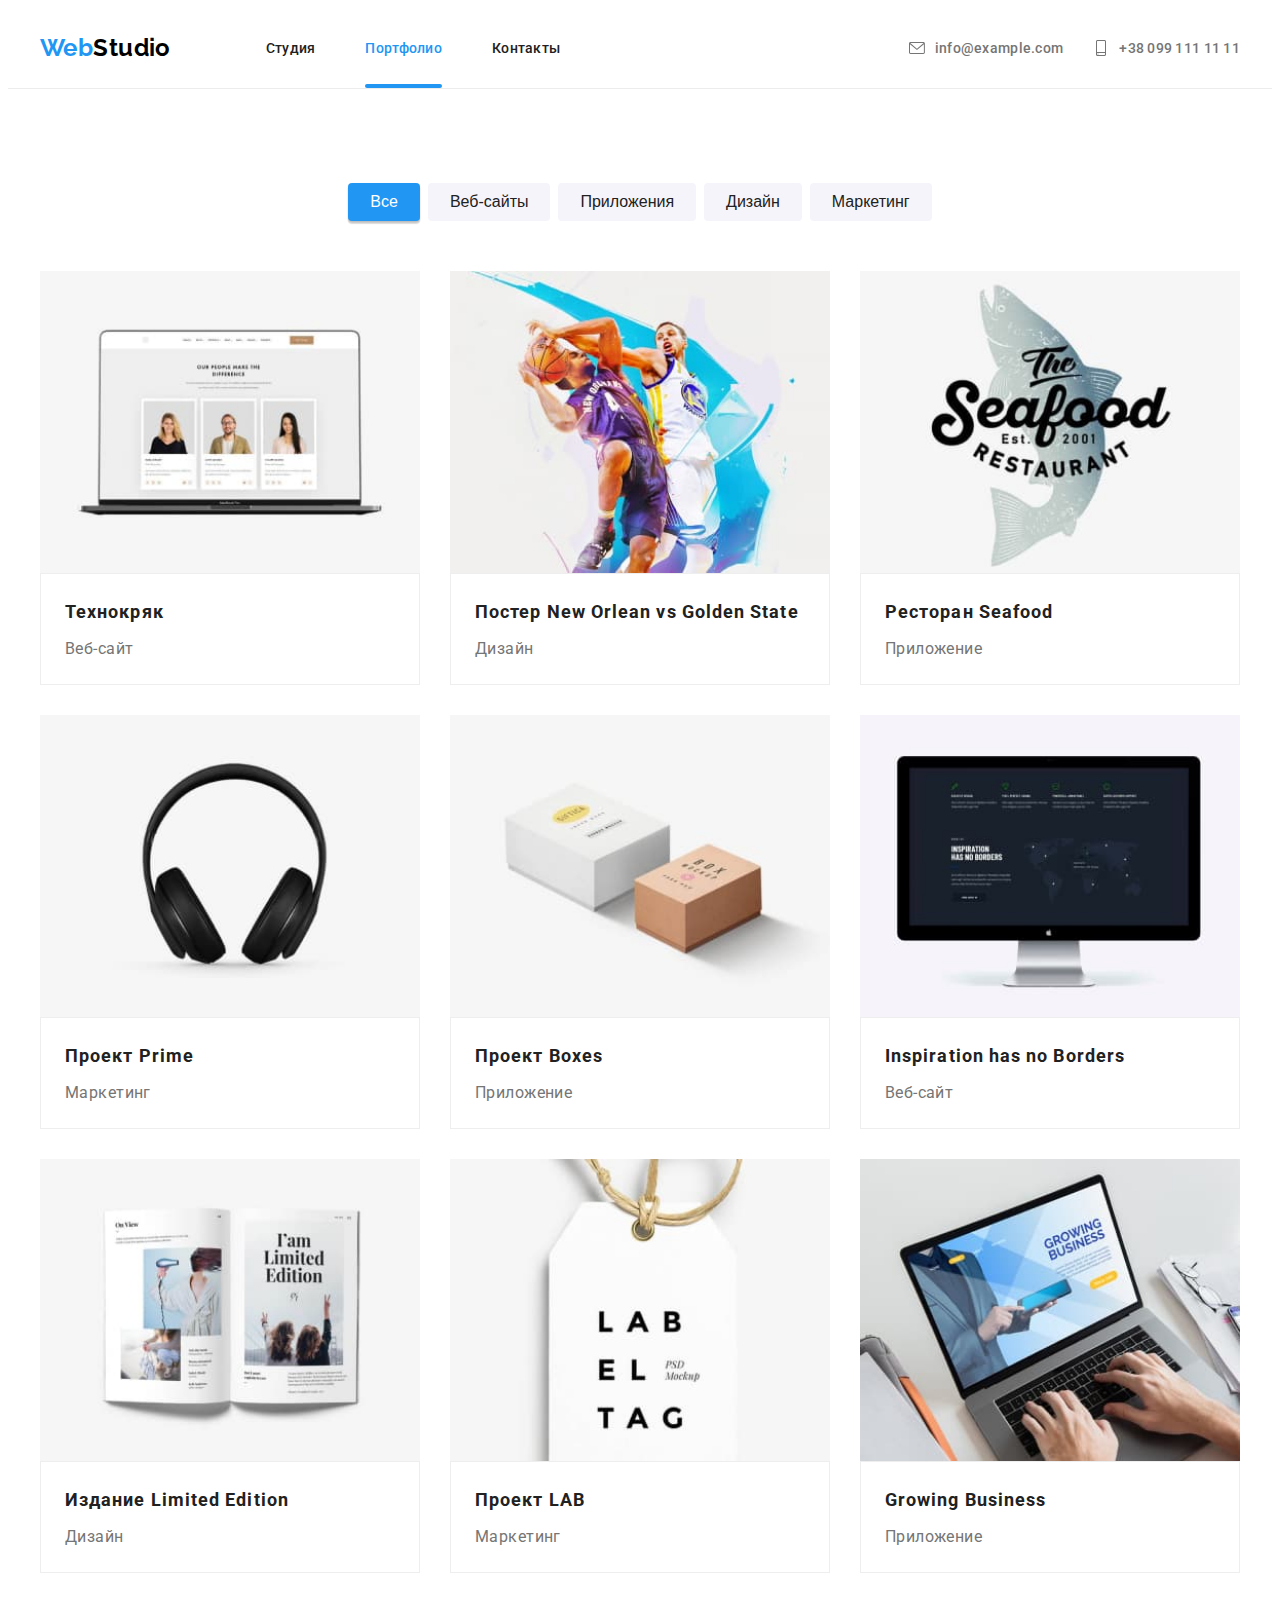
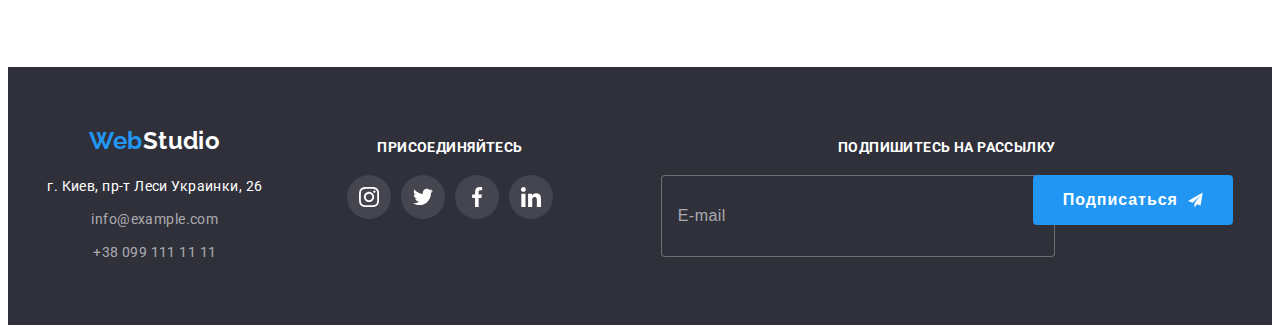
==== commit 6fb3f210: "step 5" ====
--- a/portfolio.html
+++ b/portfolio.html
@@ -25,12 +25,16 @@
     <link rel="stylesheet" type="text/css" href="./css/portfolio.min.css" />
     <title>Portfolio</title>
   </head>
+
   <body>
+
     <header class="page-header">
       <div class="page-header__container container">
+
         <a href="./" class="site-logo page-header__site-logo">
           Web<span class="site-logo--dark">Studio</span>
         </a>
+
         <button
           class="menu-button"
           type="button"
@@ -48,30 +52,41 @@
             <use class="icon-menu" href="./images/icon.svg#menu" />
           </svg>
         </button>
+
         <div class="menu-container" id="menu-container" data-menu>
+
           <nav class="site-navigation">
+
             <ul class="site-navigation__list">
+
               <li class="site-navigation__item">
                 <a href="./" class="site-navigation__link page-header__link">
-                  Студия</a
-                >
-              </li>
+                  Студия
+                </a>
+              </li>
+
               <li class="site-navigation__item">
                 <a
                   href="./portfolio.html"
                   class="site-navigation__link page-header__link current"
-                  >Портфолио</a
-                >
-              </li>
+                  >Портфолио
+                </a>
+              </li>
+
               <li class="site-navigation__item">
-                <a href="#" class="site-navigation__link page-header__link"
-                  >Контакты</a
-                >
-              </li>
+                <a href="#" class="site-navigation__link page-header__link">
+                  Контакты
+                </a>
+              </li>
+
             </ul>
+
           </nav>
+
           <div class="contacts-thumb">
+
             <ul class="contacts">
+
               <li class="contacts__item">
                 <a
                   href="mailto:info@example.com"
@@ -83,7 +98,8 @@
                   info@example.com
                 </a>
               </li>
-              <li class="contacts__item">
+
+              <li class="contacts__item contacts__item--accent">
                 <a
                   href="tel:+380991111111"
                   class="contacts__link page-header__link"
@@ -94,8 +110,11 @@
                   +38 099 111 11 11
                 </a>
               </li>
+
             </ul>
+
             <ul class="social-contacts page-header__social-contacts">
+
               <li class="social-contacts__item page-header__items">
                 <a
                   class="social-link page-header__social-link"
@@ -107,6 +126,7 @@
                   Instagram
                 </a>
               </li>
+
               <li class="social-contacts__item page-header__items">
                 <a
                   class="social-link page-header__social-link"
@@ -118,6 +138,7 @@
                   Twitter
                 </a>
               </li>
+
               <li class="social-contacts__item page-header__items">
                 <a
                   class="social-link page-header__social-link"
@@ -129,6 +150,7 @@
                   Facebook
                 </a>
               </li>
+
               <li class="social-contacts__item page-header__items">
                 <a
                   class="social-link page-header__social-link"
@@ -140,35 +162,49 @@
                   Linkedin
                 </a>
               </li>
+
             </ul>
+
           </div>
+
         </div>
+
       </div>
     </header>
+
     <main>
       <section class="works">
         <h1 class="visually-hidden">Наши работы</h1>
         <div class="container">
+
           <ul class="works-filter-list">
+
             <li class="works-filter-list__item">
               <button class="filter-button current-button" type="button">
                 Все
               </button>
             </li>
+
             <li class="works-filter-list__item">
               <button class="filter-button" type="button">Веб-сайты</button>
             </li>
+
             <li class="works-filter-list__item">
               <button class="filter-button" type="button">Приложения</button>
             </li>
+
             <li class="works-filter-list__item">
               <button class="filter-button" type="button">Дизайн</button>
             </li>
+
             <li class="works-filter-list__item">
               <button class="filter-button" type="button">Маркетинг</button>
             </li>
+
           </ul>
+
           <ul class="works-list">
+
             <li class="works-list__item">
               <a class="work">
                 <div class="work__thumb">
@@ -193,6 +229,7 @@
                 </div>
               </a>
             </li>
+
             <li class="works-list__item">
               <a class="work">
                 <div class="work__thumb">
@@ -214,6 +251,7 @@
                 </div>
               </a>
             </li>
+
             <li class="works-list__item">
               <a class="work">
                 <div class="work__thumb">
@@ -235,6 +273,7 @@
                 </div>
               </a>
             </li>
+
             <li class="works-list__item">
               <a class="work">
                 <div class="work__thumb">
@@ -256,6 +295,7 @@
                 </div>
               </a>
             </li>
+
             <li class="works-list__item">
               <a class="work">
                 <div class="work__thumb">
@@ -277,6 +317,7 @@
                 </div>
               </a>
             </li>
+
             <li class="works-list__item">
               <a class="work">
                 <div class="work__thumb">
@@ -298,6 +339,7 @@
                 </div>
               </a>
             </li>
+
             <li class="works-list__item">
               <a class="work">
                 <div class="work__thumb">
@@ -319,6 +361,7 @@
                 </div>
               </a>
             </li>
+
             <li class="works-list__item">
               <a class="work">
                 <div class="work__thumb">
@@ -340,6 +383,7 @@
                 </div>
               </a>
             </li>
+
             <li class="works-list__item">
               <a class="work">
                 <div class="work__thumb">
@@ -361,36 +405,56 @@
                 </div>
               </a>
             </li>
+
           </ul>
+
         </div>
+        
       </section>
     </main>
+
     <footer class="page-footer">
       <div class="container">
         <ul class="page-footer__list">
+
           <li class="page-footer__item">
+
             <a href="./" class="site-logo page-footer__site-logo">
               Web<span class="site-logo--light">Studio</span>
             </a>
+
             <address class="address">
+
               <ul class="address__list">
-                <li class="address__item">г. Киев, пр-т Леси Украинки, 26</li>
+
                 <li class="address__item">
-                  <a href="mailto:info@example.com" class="address__link"
-                    >info@example.com</a
-                  >
+                  г. Киев, пр-т Леси Украинки, 26
                 </li>
+
                 <li class="address__item">
-                  <a href="tel:+380991111111" class="address__link"
-                    >+38 099 111 11 11</a
-                  >
+                  <a href="mailto:info@example.com" class="address__link">
+                    info@example.com
+                  </a>
                 </li>
+
+                <li class="address__item">
+                  <a href="tel:+380991111111" class="address__link">
+                    +38 099 111 11 11
+                  </a>
+                </li>
+
               </ul>
+
             </address>
+
           </li>
+
           <li class="page-footer__item">
+
             <p class="page-footer__uppertitle">Присоединяйтесь</p>
+
             <ul class="social-contacts">
+
               <li class="social-contacts__item">
                 <a
                   class="social-link social-link--theme-dark social-link--round"
@@ -404,6 +468,7 @@
                   </svg>
                 </a>
               </li>
+
               <li class="social-contacts__item">
                 <a
                   class="social-link social-link--theme-dark social-link--round"
@@ -417,6 +482,7 @@
                   </svg>
                 </a>
               </li>
+
               <li class="social-contacts__item">
                 <a
                   class="social-link social-link--theme-dark social-link--round"
@@ -430,6 +496,7 @@
                   </svg>
                 </a>
               </li>
+
               <li class="social-contacts__item">
                 <a
                   class="social-link social-link--theme-dark social-link--round"
@@ -443,11 +510,17 @@
                   </svg>
                 </a>
               </li>
+
             </ul>
+
           </li>
+
           <li class="page-footer__item">
+
             <p class="page-footer__uppertitle">Подпишитесь на рассылку</p>
+
             <form class="form-subscribe" name="form-subscribe">
+
               <label class="form-subscribe__label">
                 <input
                   class="form-subscribe__input"
@@ -456,17 +529,22 @@
                   placeholder="E-mail"
                 />
               </label>
+
               <button class="form-subscribe__button" type="submit">
                 Подписаться
                 <svg class="form-subscribe__icon" width="24" height="24">
                   <use href="./images/icon.svg#send" />
                 </svg>
               </button>
+
             </form>
+
           </li>
+
         </ul>
       </div>
     </footer>
+
     <!-- JS -->
     <script src="./js/menu.js"></script>
   </body>
--- a/css/portfolio.min.css
+++ b/css/portfolio.min.css
@@ -1 +1 @@
-:root{--temp-var: 0}body{font-family:"Roboto",sans-serif;font-style:normal;font-weight:400;font-size:14px;letter-spacing:.03em;color:#212121;background-color:#fff}img{display:block;padding:0}.address__link,.contacts__link,.site-logo,.site-navigation__link,.social-link{text-decoration:none;color:inherit;-webkit-transition:250ms cubic-bezier(0.4, 0, 0.2, 1);transition:250ms cubic-bezier(0.4, 0, 0.2, 1);-webkit-transition-property:color,fill;transition-property:color,fill}.address__link:hover,.contacts__link:hover,.site-logo:hover,.site-navigation__link:hover,.social-link:hover,.address__link:focus,.contacts__link:focus,.site-logo:focus,.site-navigation__link:focus,.social-link:focus{color:#2196f3}.address__list,.page-footer__list,.works-list,.works-filter-list,.contacts,.site-navigation__list,.social-contacts{list-style:none}.form-subscribe__button,.filter-button{color:#fff;background-color:#2196f3;border:none;border-radius:4px;border-color:rgba(0,0,0,0);cursor:pointer}.works{padding-top:60px;padding-bottom:60px}@media screen and (min-width: 1200px){.works{padding-top:94px;padding-bottom:94px}}.no-scroll{overflow:hidden}.container{margin-left:auto;margin-right:auto;padding-right:15px;padding-left:15px}@media screen and (min-width: 480px){.container{width:480px}}@media screen and (min-width: 768px){.container{width:768px}}@media screen and (min-width: 1200px){.container{width:1200px}}.visually-hidden{position:absolute;white-space:nowrap;width:1px;height:1px;overflow:hidden;border:0;padding:0;clip:rect(0 0 0 0);-webkit-clip-path:inset(50%);clip-path:inset(50%);margin:-1px}.current{color:#2196f3}.social-contacts{display:-webkit-box;display:-ms-flexbox;display:flex;-ms-flex-preferred-size:content;flex-basis:content;-webkit-box-pack:center;-ms-flex-pack:center;justify-content:center;padding-left:0}.social-contacts__item:not(:first-child){margin-left:10px}.social-link{display:-webkit-box;display:-ms-flexbox;display:flex;-webkit-box-pack:center;-ms-flex-pack:center;justify-content:center;-webkit-box-align:center;-ms-flex-align:center;align-items:center;fill:#afb1b8;-webkit-transition:250ms cubic-bezier(0.4, 0, 0.2, 1);transition:250ms cubic-bezier(0.4, 0, 0.2, 1);-webkit-transition-property:fill,background-color;transition-property:fill,background-color}.social-link:hover,.social-link:focus{fill:#fff;background-color:#2196f3}.social-link--theme-dark{fill:#fff;background-color:rgba(255,255,255,.1)}.social-link--round{width:44px;height:44px;border-radius:50%}.social-link{display:-webkit-box;display:-ms-flexbox;display:flex;-webkit-box-pack:center;-ms-flex-pack:center;justify-content:center;-webkit-box-align:center;-ms-flex-align:center;align-items:center;fill:#afb1b8;-webkit-transition:250ms cubic-bezier(0.4, 0, 0.2, 1);transition:250ms cubic-bezier(0.4, 0, 0.2, 1);-webkit-transition-property:fill,background-color;transition-property:fill,background-color}.social-link:hover,.social-link:focus{fill:#fff;background-color:#2196f3}.social-link--theme-dark{fill:#fff;background-color:rgba(255,255,255,.1)}.social-link--round{width:44px;height:44px;border-radius:50%}.page-header{position:relative;border-bottom:1px solid #ececec}.page-header__container{display:-webkit-box;display:-ms-flexbox;display:flex;-webkit-box-align:center;-ms-flex-align:center;align-items:center}@media screen and (max-width: 767px){.page-header__container{max-width:100%;-webkit-box-pack:justify;-ms-flex-pack:justify;justify-content:space-between}}.page-header__site-logo{padding-top:16px;padding-bottom:16px}@media screen and (min-width: 768px){.page-header__site-logo{padding-top:10px;padding-bottom:10px}}@media screen and (min-width: 768px){.page-header__link{display:-webkit-inline-box;display:-ms-inline-flexbox;display:inline-flex;-webkit-box-align:center;-ms-flex-align:center;align-items:center;padding-top:32px;padding-bottom:32px}.page-header__link.contacts__link{padding-top:5px;padding-bottom:5px}}@media screen and (min-width: 1200px){.page-header__link.contacts__link{padding-top:32px;padding-bottom:32px}}.page-header__social-contacts{display:none}@media screen and (max-width: 767px){.page-header__social-contacts{display:-webkit-box;display:-ms-flexbox;display:flex;-ms-flex-wrap:wrap;flex-wrap:wrap;margin:0;padding:0}}.page-header__items{display:-webkit-inline-box;display:-ms-inline-flexbox;display:inline-flex}.page-header__items:not(:last-child)::after{content:"";border:1px solid rgba(33,33,33,.2);margin-left:10px}.page-header__social-link{font-size:18px;line-height:1.222;letter-spacing:.02em}.page-header__social-link:hover,.page-header__social-link:focus{background-color:rgba(0,0,0,0)}@media screen and (max-width: 767px){.site-navigation{margin-bottom:20px}}@media screen and (min-width: 768px){.site-navigation{display:-webkit-box;display:-ms-flexbox;display:flex;-webkit-box-align:center;-ms-flex-align:center;align-items:center}}.site-navigation__list{margin-top:0;margin-bottom:0}@media screen and (max-width: 767px){.site-navigation__list{padding:0}}@media screen and (min-width: 768px){.site-navigation__list{display:-webkit-box;display:-ms-flexbox;display:flex;margin-left:90px;padding-left:0}}@media screen and (min-width: 1200px){.site-navigation__list{margin-left:95px}}.site-navigation__item{-webkit-box-align:center;-ms-flex-align:center;align-items:center}@media screen and (max-width: 767px){.site-navigation__item{margin-bottom:32px}.site-navigation__item:last-child{margin-bottom:0}}@media screen and (min-width: 768px){.site-navigation__item:not(:last-child){margin-right:50px}}.site-navigation__link{position:relative;display:block;font-weight:500;letter-spacing:.02em}@media screen and (max-width: 767px){.site-navigation__link{font-size:40px;line-height:1.175}}@media screen and (min-width: 768px){.site-navigation__link{font-size:14px;line-height:1.143}.site-navigation__link.current::after{content:"";position:absolute;left:0;bottom:0;width:100%;height:4px;background-color:#2196f3;border-radius:2px}}.site-logo{display:block;font-family:"Raleway",sans-serif;font-weight:700;font-size:24px;line-height:1.167;color:#2196f3}.site-logo--dark{color:#000}.site-logo--light{color:#fff}.contacts-thumb{display:-webkit-inline-box;display:-ms-inline-flexbox;display:inline-flex}@media screen and (max-width: 767px){.contacts-thumb{-ms-flex-wrap:wrap;flex-wrap:wrap;-webkit-box-flex:1;-ms-flex-positive:1;flex-grow:1;-webkit-box-orient:vertical;-webkit-box-direction:normal;-ms-flex-direction:column;flex-direction:column}}.contacts{display:-webkit-inline-box;display:-ms-inline-flexbox;display:inline-flex;padding-left:0px}@media screen and (max-width: 767px){.contacts{-webkit-box-orient:vertical;-webkit-box-direction:reverse;-ms-flex-direction:column-reverse;flex-direction:column-reverse;gap:32px;margin-top:auto;margin-bottom:65px}}@media screen and (min-width: 768px){.contacts{-webkit-box-orient:vertical;-webkit-box-direction:normal;-ms-flex-direction:column;flex-direction:column;-webkit-box-pack:center;-ms-flex-pack:center;justify-content:center;-webkit-box-align:start;-ms-flex-align:start;align-items:flex-start;margin-top:0px;margin-bottom:0px}}@media screen and (min-width: 1200px){.contacts{-webkit-box-orient:unset;-webkit-box-direction:unset;-ms-flex-direction:unset;flex-direction:unset}}.contacts__item{font-weight:500;line-height:1.143;letter-spacing:.02em;color:#757575;fill:#757575}@media screen and (max-width: 767px){.contacts__item{font-size:24px;line-height:1.167}.contacts__item:last-child{font-size:34px;line-height:1.176}}@media screen and (min-width: 1200px){.contacts__item{display:-webkit-inline-box;display:-ms-inline-flexbox;display:inline-flex}.contacts__item:not(:last-child){margin-right:30px}}.contacts__link:hover,.contacts__link:focus{color:#2196f3;fill:#2196f3}.contacts__icon{margin-right:10px}@media screen and (max-width: 767px){.contacts__icon{display:none}}.contacts__icon--envelope{width:14px;height:10px}@media screen and (min-width: 1200px){.contacts__icon--envelope{width:16px;height:12px}}.contacts__icon--smartphone{width:10px;height:14px}@media screen and (min-width: 1200px){.contacts__icon--smartphone{width:10px;height:16px}}.menu-button{display:none;margin:0;padding:0;background-color:#fff;border:0;z-index:100}.menu-button:hover,.menu-button:focus{fill:#2196f3}.menu-button .icon-close{display:none}.menu-button--is-open .icon-close{display:block}.menu-button--is-open .icon-menu{display:none}@media screen and (max-width: 767px){.menu-button{display:block}}.menu-container{display:none}@media screen and (max-width: 767px){.menu-container{-webkit-box-orient:vertical;-webkit-box-direction:normal;-ms-flex-direction:column;flex-direction:column;position:absolute;top:0;left:0;padding:48px 40px;width:100vw;height:95vh;background-color:#fff}.menu-container--is-open{display:-webkit-inline-box;display:-ms-inline-flexbox;display:inline-flex;-webkit-box-align:start;-ms-flex-align:start;align-items:flex-start;overflow-y:scroll}}@media screen and (min-width: 768px){.menu-container{display:-webkit-box;display:-ms-flexbox;display:flex;-webkit-box-flex:1;-ms-flex-positive:1;flex-grow:1;-webkit-box-pack:justify;-ms-flex-pack:justify;justify-content:space-between}}.works-filter-list{display:-webkit-box;display:-ms-flexbox;display:flex;-webkit-box-pack:center;-ms-flex-pack:center;justify-content:center;margin-top:0;padding-left:0}@media screen and (max-width: 767px){.works-filter-list{-ms-flex-wrap:wrap;flex-wrap:wrap;gap:15px;-webkit-box-pack:start;-ms-flex-pack:start;justify-content:flex-start;margin-bottom:40px}}@media screen and (min-width: 768px){.works-filter-list{margin-bottom:30px}}@media screen and (min-width: 1200px){.works-filter-list{margin-bottom:50px}}@media screen and (min-width: 768px){.works-filter-list__item:not(:first-child){margin-left:8px}}.filter-button{padding:6px 22px;font-weight:500;font-size:16px;line-height:1.625;color:inherit;background-color:#f5f4fa;-webkit-transition:250ms cubic-bezier(0.4, 0, 0.2, 1);transition:250ms cubic-bezier(0.4, 0, 0.2, 1);-webkit-transition-property:color,background-color,-webkit-box-shadow;transition-property:color,background-color,-webkit-box-shadow;transition-property:color,background-color,box-shadow;transition-property:color,background-color,box-shadow,-webkit-box-shadow}.filter-button:hover,.filter-button:focus,.filter-button.current-button{color:#fff;background-color:#2196f3;-webkit-box-shadow:0px 3px 1px rgba(0,0,0,.1),0px 1px 2px rgba(0,0,0,.08),0px 2px 2px rgba(0,0,0,.12);box-shadow:0px 3px 1px rgba(0,0,0,.1),0px 1px 2px rgba(0,0,0,.08),0px 2px 2px rgba(0,0,0,.12)}.works-list{display:-webkit-box;display:-ms-flexbox;display:flex;-ms-flex-wrap:wrap;flex-wrap:wrap;gap:30px;margin:0;padding-left:0}.works-list__item{-ms-flex-preferred-size:100%;flex-basis:100%;-webkit-transition:250ms cubic-bezier(0.4, 0, 0.2, 1);transition:250ms cubic-bezier(0.4, 0, 0.2, 1);-webkit-transition-property:-webkit-box-shadow;transition-property:-webkit-box-shadow;transition-property:box-shadow;transition-property:box-shadow, -webkit-box-shadow}.works-list__item:hover,.works-list__item:focus{-webkit-box-shadow:0px 1px 1px rgba(0,0,0,.12),0px 4px 4px rgba(0,0,0,.06),1px 4px 6px rgba(0,0,0,.16);box-shadow:0px 1px 1px rgba(0,0,0,.12),0px 4px 4px rgba(0,0,0,.06),1px 4px 6px rgba(0,0,0,.16)}@media screen and (min-width: 768px){.works-list__item{-ms-flex-preferred-size:calc((100% - 30px)/2);flex-basis:calc((100% - 30px)/2)}}@media screen and (min-width: 1200px){.works-list__item{-ms-flex-preferred-size:calc((100% - 60px)/3);flex-basis:calc((100% - 60px)/3)}}.work__thumb{position:relative;overflow:hidden}.work__overlay{position:absolute;width:100%;height:100%;margin-top:0;margin-bottom:0;font-size:18px;line-height:1.56;color:#fff;background-color:rgba(33,150,243,.9);-webkit-transform:translateY(0);transform:translateY(0);-webkit-transition:-webkit-transform 250ms cubic-bezier(0.4, 0, 0.2, 1);transition:-webkit-transform 250ms cubic-bezier(0.4, 0, 0.2, 1);transition:transform 250ms cubic-bezier(0.4, 0, 0.2, 1);transition:transform 250ms cubic-bezier(0.4, 0, 0.2, 1), -webkit-transform 250ms cubic-bezier(0.4, 0, 0.2, 1)}.works-list__item:hover .work__overlay,.works-list__item:focus .work__overlay{-webkit-transform:translateY(-100%);transform:translateY(-100%)}@media screen and (max-width: 767px){.work__overlay{padding:77px 24px}}@media screen and (min-width: 768px){.work__overlay{padding:49px 24px}}@media screen and (min-width: 1200px){.work__overlay{padding:63px 24px}}.work__preview{min-width:100%}.work__description{padding:20px 24px;min-width:370px;border:1px solid #eee}.work__title{margin-top:0;margin-bottom:4px;font-weight:700;font-size:18px;line-height:2;letter-spacing:.06em;text-align:left;white-space:nowrap}.work__type{margin-top:0;margin-bottom:0;font-size:16px;line-height:1.88;color:#757575}.page-footer{padding-top:60px;padding-bottom:60px;background-color:#2f303a}.page-footer__list{margin-top:0;margin-bottom:0;padding-left:0}@media screen and (min-width: 768px){.page-footer__list{display:-webkit-box;display:-ms-flexbox;display:flex;-ms-flex-wrap:wrap;flex-wrap:wrap;-webkit-box-flex:3;-ms-flex-positive:3;flex-grow:3;-ms-flex-pack:distribute;justify-content:space-around}}.page-footer__site-logo{margin-bottom:20px}.page-footer__item{text-align:center}@media screen and (max-width: 767px){.page-footer__item:not(:last-child){margin-bottom:60px}}@media screen and (min-width: 768px){.page-footer__item:not(:last-child){margin-bottom:55px}}@media screen and (min-width: 1200px){.page-footer__item:not(:last-child){margin-bottom:0}.page-footer__item:not(:first-child){margin-left:70px}.page-footer__item:last-child{margin-left:93px}}.page-footer__uppertitle{margin-top:0;margin-bottom:20px;font-weight:700;line-height:1.142;text-transform:uppercase;color:#fff}@media screen and (min-width: 768px){.page-footer__uppertitle{padding-top:5px}}@media screen and (min-width: 1200px){.page-footer__uppertitle{padding-top:12px}}.address__list{margin-top:0px;margin-bottom:0px;padding-left:0px}.address__item{font-style:normal;font-size:14px;line-height:1.714;color:#fff}.address__item:not(:last-child){margin-bottom:9px}.address__link{color:rgba(255,255,255,.6)}@media screen and (min-width: 1200px){.form-subscribe{display:-webkit-inline-box;display:-ms-inline-flexbox;display:inline-flex}}.form-subscribe__label{display:block;height:50px;margin-bottom:30px}@media screen and (min-width: 480px){.form-subscribe__label{width:450px}}@media screen and (min-width: 1200px){.form-subscribe__label{width:360px;margin-bottom:0}}.form-subscribe__input{width:100%;height:100%;padding:15px 16px;color:#fff;font-size:16px;line-height:1.25;letter-spacing:.03em;background-color:#2f303a;border:1px solid rgba(255,255,255,.3);border-radius:4px}.form-subscribe__input::-webkit-input-placeholder{color:rgba(255,255,255,.6)}.form-subscribe__input::-moz-placeholder{color:rgba(255,255,255,.6)}.form-subscribe__input:-ms-input-placeholder{color:rgba(255,255,255,.6)}.form-subscribe__input::-ms-input-placeholder{color:rgba(255,255,255,.6)}.form-subscribe__input::placeholder{color:rgba(255,255,255,.6)}.form-subscribe__button{display:-webkit-inline-box;display:-ms-inline-flexbox;display:inline-flex;-webkit-box-align:center;-ms-flex-align:center;align-items:center;padding:10px 30px;width:200px;text-align:center;font-weight:700;font-size:16px;line-height:1.875;letter-spacing:.06em;fill:#fff;background-size:contain;-webkit-transition:background-color 250ms cubic-bezier(0.4, 0, 0.2, 1);transition:background-color 250ms cubic-bezier(0.4, 0, 0.2, 1)}.form-subscribe__button:hover,.form-subscribe__button:focus{background-color:#188ce8}@media screen and (min-width: 1200px){.form-subscribe__button{margin-left:12px}}.form-subscribe__icon{margin-left:10px;background-size:cover}/*# sourceMappingURL=portfolio.min.css.map */+:root{--temp-var: 0}body{font-family:"Roboto",sans-serif;font-style:normal;font-weight:400;font-size:14px;letter-spacing:.03em;color:#212121;background-color:#fff}img{display:block;padding:0;width:100%}.address__link,.contacts__link,.site-logo,.site-navigation__link,.social-link{text-decoration:none;color:inherit;-webkit-transition:250ms cubic-bezier(0.4, 0, 0.2, 1);transition:250ms cubic-bezier(0.4, 0, 0.2, 1);-webkit-transition-property:color,fill;transition-property:color,fill}.address__link:hover,.contacts__link:hover,.site-logo:hover,.site-navigation__link:hover,.social-link:hover,.address__link:focus,.contacts__link:focus,.site-logo:focus,.site-navigation__link:focus,.social-link:focus{color:#2196f3}.address__list,.page-footer__list,.works-list,.works-filter-list,.contacts,.site-navigation__list,.social-contacts{list-style:none}.form-subscribe__button,.filter-button{color:#fff;background-color:#2196f3;border:none;border-radius:4px;border-color:rgba(0,0,0,0);cursor:pointer}.works{padding-top:60px;padding-bottom:60px}@media screen and (min-width: 1200px){.works{padding-top:94px;padding-bottom:94px}}.no-scroll{overflow:hidden}.container{margin-left:auto;margin-right:auto;padding-right:15px;padding-left:15px}@media screen and (min-width: 480px){.container{width:480px}}@media screen and (min-width: 768px){.container{width:768px}}@media screen and (min-width: 1200px){.container{width:1200px}}.visually-hidden{position:absolute;white-space:nowrap;width:1px;height:1px;overflow:hidden;border:0;padding:0;clip:rect(0 0 0 0);-webkit-clip-path:inset(50%);clip-path:inset(50%);margin:-1px}.current{color:#2196f3}.social-contacts{display:-webkit-box;display:-ms-flexbox;display:flex;-ms-flex-preferred-size:content;flex-basis:content;-webkit-box-pack:center;-ms-flex-pack:center;justify-content:center;padding-left:0}.social-contacts__item:not(:first-child){margin-left:10px}.social-link{display:-webkit-box;display:-ms-flexbox;display:flex;-webkit-box-pack:center;-ms-flex-pack:center;justify-content:center;-webkit-box-align:center;-ms-flex-align:center;align-items:center;fill:#afb1b8;-webkit-transition:250ms cubic-bezier(0.4, 0, 0.2, 1);transition:250ms cubic-bezier(0.4, 0, 0.2, 1);-webkit-transition-property:fill,background-color;transition-property:fill,background-color}.social-link:hover,.social-link:focus{fill:#fff;background-color:#2196f3}.social-link--theme-dark{fill:#fff;background-color:rgba(255,255,255,.1)}.social-link--round{width:44px;height:44px;border-radius:50%}.social-link{display:-webkit-box;display:-ms-flexbox;display:flex;-webkit-box-pack:center;-ms-flex-pack:center;justify-content:center;-webkit-box-align:center;-ms-flex-align:center;align-items:center;fill:#afb1b8;-webkit-transition:250ms cubic-bezier(0.4, 0, 0.2, 1);transition:250ms cubic-bezier(0.4, 0, 0.2, 1);-webkit-transition-property:fill,background-color;transition-property:fill,background-color}.social-link:hover,.social-link:focus{fill:#fff;background-color:#2196f3}.social-link--theme-dark{fill:#fff;background-color:rgba(255,255,255,.1)}.social-link--round{width:44px;height:44px;border-radius:50%}.page-header{position:relative;border-bottom:1px solid #ececec}.page-header__container{display:-webkit-box;display:-ms-flexbox;display:flex;-webkit-box-align:center;-ms-flex-align:center;align-items:center}@media screen and (max-width: 767px){.page-header__container{max-width:100%;-webkit-box-pack:justify;-ms-flex-pack:justify;justify-content:space-between}}.page-header__site-logo{padding-top:16px;padding-bottom:16px}@media screen and (min-width: 768px){.page-header__site-logo{padding-top:10px;padding-bottom:10px}}@media screen and (min-width: 768px){.page-header__link{display:-webkit-inline-box;display:-ms-inline-flexbox;display:inline-flex;-webkit-box-align:center;-ms-flex-align:center;align-items:center;padding-top:32px;padding-bottom:32px}.page-header__link.contacts__link{padding-top:5px;padding-bottom:5px}}@media screen and (min-width: 1200px){.page-header__link.contacts__link{padding-top:32px;padding-bottom:32px}}.page-header__social-contacts{display:none}@media screen and (max-width: 767px){.page-header__social-contacts{display:-webkit-box;display:-ms-flexbox;display:flex;-ms-flex-wrap:wrap;flex-wrap:wrap;margin:0;padding:0}}.page-header__items{display:-webkit-inline-box;display:-ms-inline-flexbox;display:inline-flex}.page-header__items:not(:last-child)::after{content:"";border:1px solid rgba(33,33,33,.2);margin-left:10px}.page-header__social-link{font-weight:500;font-size:18px;line-height:1.222;letter-spacing:.02em;color:#2196f3}.page-header__social-link:hover,.page-header__social-link:focus{background-color:rgba(0,0,0,0)}@media screen and (max-width: 767px){.site-navigation{margin-bottom:20px}}@media screen and (min-width: 768px){.site-navigation{display:-webkit-box;display:-ms-flexbox;display:flex;-webkit-box-align:center;-ms-flex-align:center;align-items:center}}.site-navigation__list{margin-top:0;margin-bottom:0}@media screen and (max-width: 767px){.site-navigation__list{padding:0}}@media screen and (min-width: 768px){.site-navigation__list{display:-webkit-box;display:-ms-flexbox;display:flex;margin-left:90px;padding-left:0}}@media screen and (min-width: 1200px){.site-navigation__list{margin-left:95px}}.site-navigation__item{-webkit-box-align:center;-ms-flex-align:center;align-items:center}@media screen and (max-width: 767px){.site-navigation__item{margin-bottom:32px}.site-navigation__item:last-child{margin-bottom:0}}@media screen and (min-width: 768px){.site-navigation__item:not(:last-child){margin-right:50px}}.site-navigation__link{position:relative;display:block;font-weight:500;letter-spacing:.02em}@media screen and (max-width: 767px){.site-navigation__link{font-size:40px;line-height:1.175}}@media screen and (min-width: 768px){.site-navigation__link{font-size:14px;line-height:1.143}.site-navigation__link.current::after{content:"";position:absolute;left:0;bottom:0;width:100%;height:4px;background-color:#2196f3;border-radius:2px}}.site-logo{display:block;font-family:"Raleway",sans-serif;font-weight:700;font-size:24px;line-height:1.167;color:#2196f3}.site-logo--dark{color:#000}.site-logo--light{color:#fff}.contacts-thumb{display:-webkit-inline-box;display:-ms-inline-flexbox;display:inline-flex}@media screen and (max-width: 767px){.contacts-thumb{-ms-flex-wrap:wrap;flex-wrap:wrap;-webkit-box-flex:1;-ms-flex-positive:1;flex-grow:1;-webkit-box-orient:vertical;-webkit-box-direction:normal;-ms-flex-direction:column;flex-direction:column}}.contacts{display:-webkit-inline-box;display:-ms-inline-flexbox;display:inline-flex;padding-left:0px}@media screen and (max-width: 767px){.contacts{-webkit-box-orient:vertical;-webkit-box-direction:reverse;-ms-flex-direction:column-reverse;flex-direction:column-reverse;gap:32px;margin-top:auto;margin-bottom:65px}}@media screen and (min-width: 768px){.contacts{-webkit-box-orient:vertical;-webkit-box-direction:normal;-ms-flex-direction:column;flex-direction:column;-webkit-box-pack:center;-ms-flex-pack:center;justify-content:center;-webkit-box-align:start;-ms-flex-align:start;align-items:flex-start;margin-top:0px;margin-bottom:0px}}@media screen and (min-width: 1200px){.contacts{-webkit-box-orient:unset;-webkit-box-direction:unset;-ms-flex-direction:unset;flex-direction:unset}}.contacts__item{font-weight:500;line-height:1.143;letter-spacing:.02em;color:#757575;fill:#757575}@media screen and (max-width: 767px){.contacts__item--accent{color:#2196f3}}@media screen and (max-width: 767px){.contacts__item{font-size:24px;line-height:1.167}.contacts__item:last-child{font-size:34px;line-height:1.176}}@media screen and (min-width: 1200px){.contacts__item{display:-webkit-inline-box;display:-ms-inline-flexbox;display:inline-flex}.contacts__item:not(:last-child){margin-right:30px}}.contacts__link:hover,.contacts__link:focus{color:#2196f3;fill:#2196f3}.contacts__icon{margin-right:10px}@media screen and (max-width: 767px){.contacts__icon{display:none}}.contacts__icon--envelope{width:14px;height:10px}@media screen and (min-width: 1200px){.contacts__icon--envelope{width:16px;height:12px}}.contacts__icon--smartphone{width:10px;height:14px}@media screen and (min-width: 1200px){.contacts__icon--smartphone{width:10px;height:16px}}.menu-button{display:none;margin:0;padding:0;background-color:#fff;border:0;z-index:100}.menu-button:hover,.menu-button:focus{fill:#2196f3}.menu-button .icon-close{display:none}.menu-button--is-open .icon-close{display:block}.menu-button--is-open .icon-menu{display:none}@media screen and (max-width: 767px){.menu-button{display:block}}.menu-container{display:none;z-index:10}@media screen and (max-width: 767px){.menu-container{-webkit-box-orient:vertical;-webkit-box-direction:normal;-ms-flex-direction:column;flex-direction:column;position:absolute;top:0;left:0;padding:48px 40px;width:100vw;height:95vh;background-color:#fff}.menu-container--is-open{display:-webkit-inline-box;display:-ms-inline-flexbox;display:inline-flex;-webkit-box-align:start;-ms-flex-align:start;align-items:flex-start;overflow-y:scroll}}@media screen and (min-width: 768px){.menu-container{display:-webkit-box;display:-ms-flexbox;display:flex;-webkit-box-flex:1;-ms-flex-positive:1;flex-grow:1;-webkit-box-pack:justify;-ms-flex-pack:justify;justify-content:space-between}}.works-filter-list{display:-webkit-box;display:-ms-flexbox;display:flex;-webkit-box-pack:center;-ms-flex-pack:center;justify-content:center;margin-top:0;padding-left:0}@media screen and (max-width: 767px){.works-filter-list{-ms-flex-wrap:wrap;flex-wrap:wrap;gap:15px;-webkit-box-pack:start;-ms-flex-pack:start;justify-content:flex-start;margin-bottom:40px}}@media screen and (min-width: 768px){.works-filter-list{margin-bottom:30px}}@media screen and (min-width: 1200px){.works-filter-list{margin-bottom:50px}}@media screen and (min-width: 768px){.works-filter-list__item:not(:first-child){margin-left:8px}}.filter-button{padding:6px 22px;font-weight:500;font-size:16px;line-height:1.625;color:inherit;background-color:#f5f4fa;-webkit-transition:250ms cubic-bezier(0.4, 0, 0.2, 1);transition:250ms cubic-bezier(0.4, 0, 0.2, 1);-webkit-transition-property:color,background-color,-webkit-box-shadow;transition-property:color,background-color,-webkit-box-shadow;transition-property:color,background-color,box-shadow;transition-property:color,background-color,box-shadow,-webkit-box-shadow}.filter-button:hover,.filter-button:focus,.filter-button.current-button{color:#fff;background-color:#2196f3;-webkit-box-shadow:0px 3px 1px rgba(0,0,0,.1),0px 1px 2px rgba(0,0,0,.08),0px 2px 2px rgba(0,0,0,.12);box-shadow:0px 3px 1px rgba(0,0,0,.1),0px 1px 2px rgba(0,0,0,.08),0px 2px 2px rgba(0,0,0,.12)}.works-list{display:-webkit-box;display:-ms-flexbox;display:flex;-ms-flex-wrap:wrap;flex-wrap:wrap;gap:30px;margin-top:0;margin-bottom:0;padding-left:0}.works-list__item{-ms-flex-preferred-size:100%;flex-basis:100%;-webkit-transition:250ms cubic-bezier(0.4, 0, 0.2, 1);transition:250ms cubic-bezier(0.4, 0, 0.2, 1);-webkit-transition-property:-webkit-box-shadow;transition-property:-webkit-box-shadow;transition-property:box-shadow;transition-property:box-shadow, -webkit-box-shadow}.works-list__item:hover,.works-list__item:focus{-webkit-box-shadow:0px 1px 1px rgba(0,0,0,.12),0px 4px 4px rgba(0,0,0,.06),1px 4px 6px rgba(0,0,0,.16);box-shadow:0px 1px 1px rgba(0,0,0,.12),0px 4px 4px rgba(0,0,0,.06),1px 4px 6px rgba(0,0,0,.16)}@media screen and (min-width: 768px){.works-list__item{-ms-flex-preferred-size:calc((100% - 30px)/2);flex-basis:calc((100% - 30px)/2)}}@media screen and (min-width: 1200px){.works-list__item{-ms-flex-preferred-size:calc((100% - 60px)/3);flex-basis:calc((100% - 60px)/3)}}.work__thumb{position:relative;overflow:hidden}.work__overlay{position:absolute;width:100%;height:100%;margin-top:0;margin-bottom:0;font-size:18px;line-height:1.56;color:#fff;background-color:rgba(33,150,243,.9);-webkit-transform:translateY(0);transform:translateY(0);-webkit-transition:-webkit-transform 250ms cubic-bezier(0.4, 0, 0.2, 1);transition:-webkit-transform 250ms cubic-bezier(0.4, 0, 0.2, 1);transition:transform 250ms cubic-bezier(0.4, 0, 0.2, 1);transition:transform 250ms cubic-bezier(0.4, 0, 0.2, 1), -webkit-transform 250ms cubic-bezier(0.4, 0, 0.2, 1)}.works-list__item:hover .work__overlay,.works-list__item:focus .work__overlay{-webkit-transform:translateY(-100%);transform:translateY(-100%)}@media screen and (max-width: 767px){.work__overlay{padding:77px 24px}}@media screen and (min-width: 768px){.work__overlay{padding:49px 24px}}@media screen and (min-width: 1200px){.work__overlay{padding:63px 24px}}.work__description{padding:20px 24px;border:1px solid #eee}.work__title{margin-top:0;margin-bottom:4px;font-weight:700;font-size:18px;line-height:2;letter-spacing:.06em;text-align:left}.work__type{margin-top:0;margin-bottom:0;font-size:16px;line-height:1.88;color:#757575}.page-footer{padding-top:60px;padding-bottom:60px;background-color:#2f303a}.page-footer__list{margin-top:0;margin-bottom:0;padding-left:0}@media screen and (min-width: 768px){.page-footer__list{display:-webkit-box;display:-ms-flexbox;display:flex;-ms-flex-wrap:wrap;flex-wrap:wrap;-webkit-box-flex:3;-ms-flex-positive:3;flex-grow:3;-ms-flex-pack:distribute;justify-content:space-around}}.page-footer__site-logo{margin-bottom:20px}.page-footer__item{text-align:center}@media screen and (max-width: 767px){.page-footer__item:not(:last-child){margin-bottom:60px}}@media screen and (min-width: 768px){.page-footer__item:not(:last-child){margin-bottom:55px}}@media screen and (min-width: 1200px){.page-footer__item:not(:last-child){margin-bottom:0}.page-footer__item:not(:first-child){margin-left:70px}.page-footer__item:last-child{margin-left:93px}}.page-footer__uppertitle{margin-top:0;margin-bottom:20px;font-weight:700;line-height:1.142;text-transform:uppercase;color:#fff}@media screen and (min-width: 768px){.page-footer__uppertitle{padding-top:5px}}@media screen and (min-width: 1200px){.page-footer__uppertitle{padding-top:12px}}.address__list{margin-top:0px;margin-bottom:0px;padding-left:0px}.address__item{font-style:normal;font-size:14px;line-height:1.714;color:#fff}.address__item:not(:last-child){margin-bottom:9px}.address__link{color:rgba(255,255,255,.6)}@media screen and (min-width: 1200px){.form-subscribe{display:-webkit-inline-box;display:-ms-inline-flexbox;display:inline-flex}}.form-subscribe__label{display:block;height:50px;margin-bottom:30px}@media screen and (min-width: 480px){.form-subscribe__label{width:450px}}@media screen and (min-width: 1200px){.form-subscribe__label{width:360px;margin-bottom:0}}.form-subscribe__input{width:100%;height:100%;padding:15px 16px;color:#fff;font-size:16px;line-height:1.25;letter-spacing:.03em;background-color:#2f303a;border:1px solid rgba(255,255,255,.3);border-radius:4px}.form-subscribe__input::-webkit-input-placeholder{color:rgba(255,255,255,.6)}.form-subscribe__input::-moz-placeholder{color:rgba(255,255,255,.6)}.form-subscribe__input:-ms-input-placeholder{color:rgba(255,255,255,.6)}.form-subscribe__input::-ms-input-placeholder{color:rgba(255,255,255,.6)}.form-subscribe__input::placeholder{color:rgba(255,255,255,.6)}.form-subscribe__button{display:-webkit-inline-box;display:-ms-inline-flexbox;display:inline-flex;-webkit-box-align:center;-ms-flex-align:center;align-items:center;padding:10px 30px;width:200px;text-align:center;font-weight:700;font-size:16px;line-height:1.875;letter-spacing:.06em;fill:#fff;background-size:contain;-webkit-transition:background-color 250ms cubic-bezier(0.4, 0, 0.2, 1);transition:background-color 250ms cubic-bezier(0.4, 0, 0.2, 1)}.form-subscribe__button:hover,.form-subscribe__button:focus{background-color:#188ce8}@media screen and (min-width: 1200px){.form-subscribe__button{margin-left:12px}}.form-subscribe__icon{margin-left:10px;background-size:cover}/*# sourceMappingURL=portfolio.min.css.map */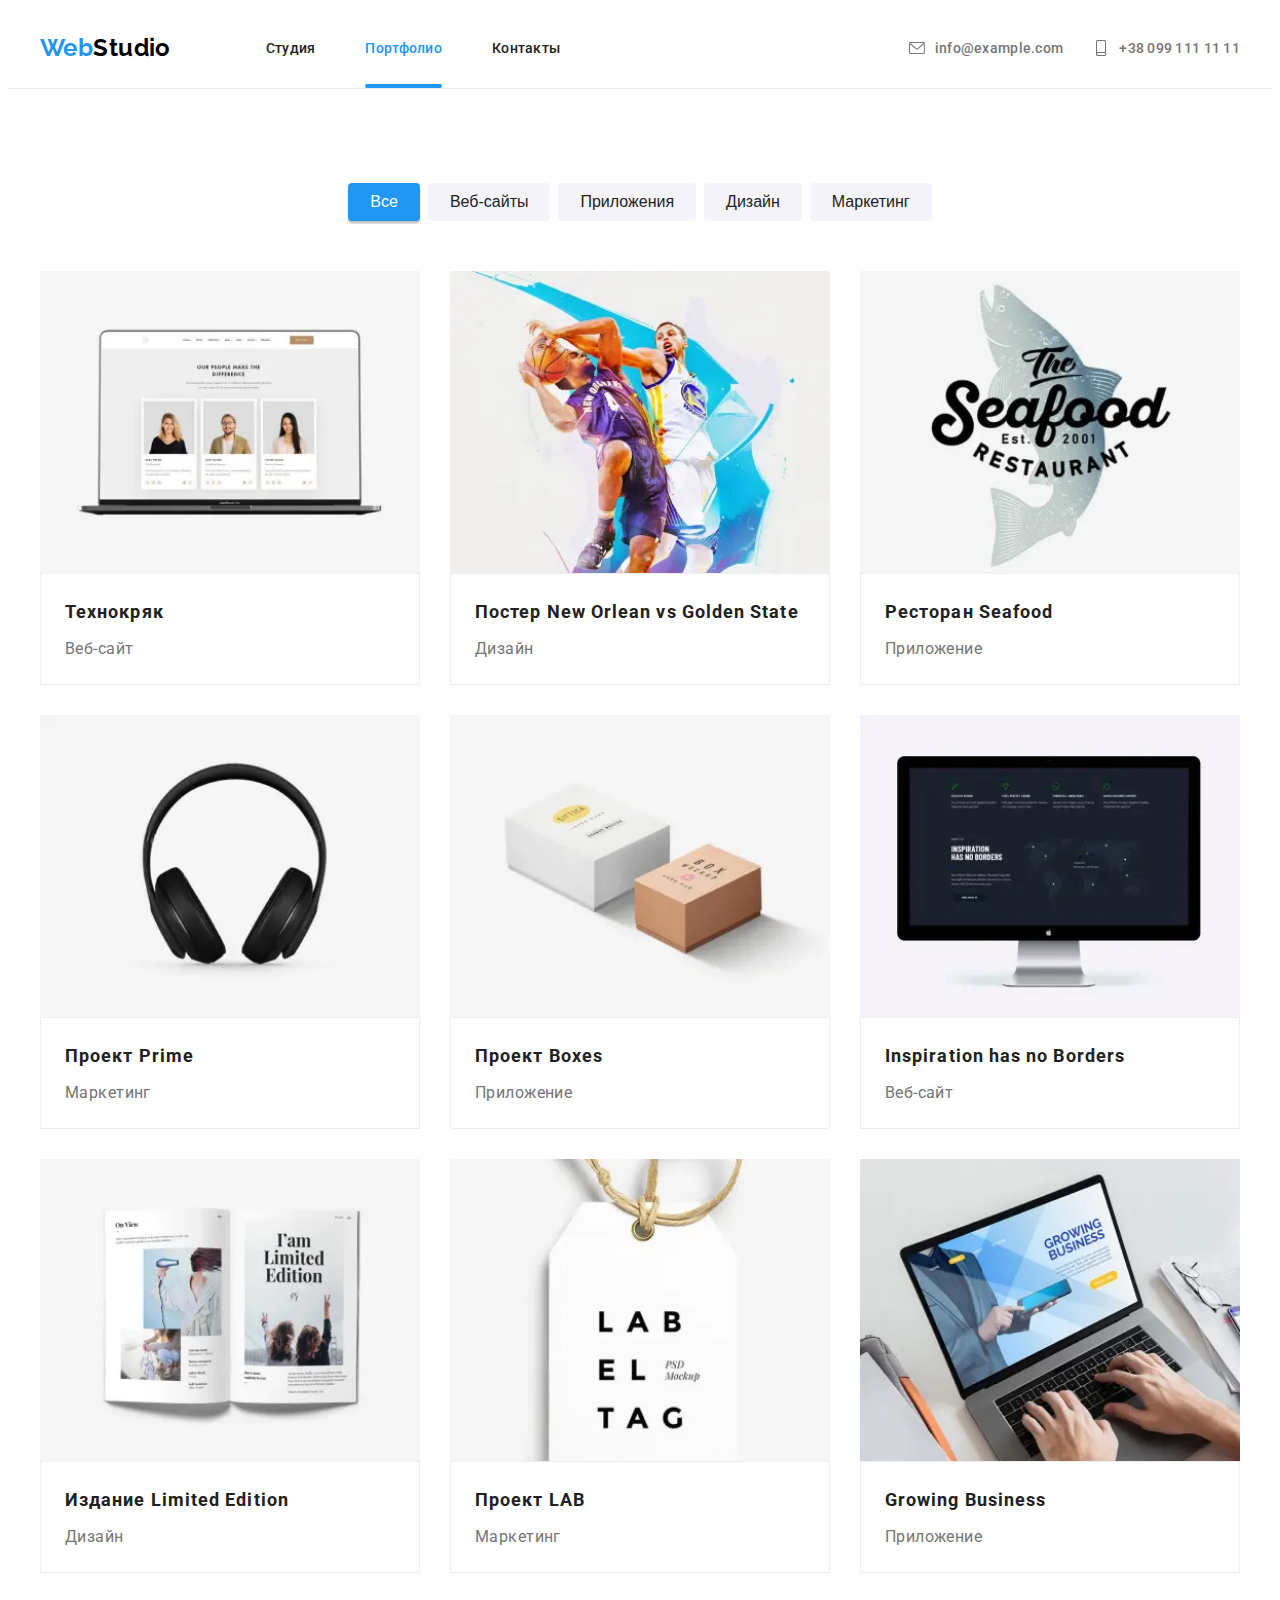
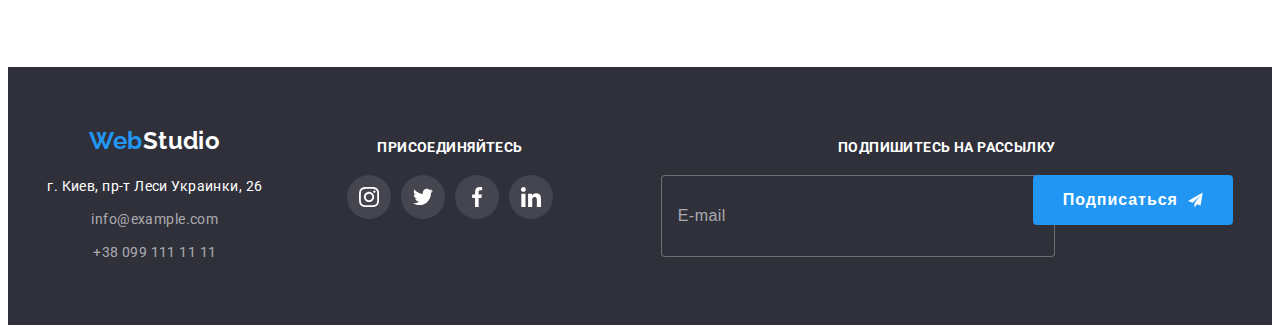
==== commit fbaf04f5: "end" ====
--- a/portfolio.html
+++ b/portfolio.html
@@ -174,7 +174,9 @@
 
     <main>
       <section class="works">
+
         <h1 class="visually-hidden">Наши работы</h1>
+        
         <div class="container">
 
           <ul class="works-filter-list">
@@ -208,12 +210,54 @@
             <li class="works-list__item">
               <a class="work">
                 <div class="work__thumb">
-                  <img
-                    class="work__preview"
-                    src="./images/works/img.jpg"
-                    alt="Изображение сайта"
-                    width="370"
-                  />
+
+                  <picture>
+
+                    <!-- desktop -->
+                      <source 
+                      media="(min-width: 1200px)"
+                      srcset="./images/works/img-1_270.webp 1x, ./images/works/img-1_270@2x.webp 2x" 
+                      type="image/webp"
+                    >
+
+                    <source 
+                      media="(min-width: 1200px)"
+                      srcset="./images/works/img-1_270.jpg 1x, ./images/works/img-1_270@2.jpg 2x" 
+                      type="image/jpg"
+                    >
+
+                    <!-- tablet -->
+                    <source 
+                      media="(min-width: 768px)"
+                      srcset="./images/works/img-1_354.webp 1x, ./images/works/img-1_354@2x.webp 2x" 
+                      type="image/webp"
+                    >
+
+                    <source 
+                      media="(min-width: 768px)"
+                      srcset="./images/works/img-1_354.jpg 1x, ./images/works/img-1_354@2x.jpg 2x" 
+                      type="image/jpg"
+                    >
+
+                    <source
+                      srcset="./images/works/img-1_450.webp 1x, ./images/works/img-1_450@2x.webp 2x" 
+                      type="image/webp"
+                    >
+
+                    <source
+                      srcset="./images/works/img-1_450.jpg 1x, ./images/works/img-1_450@2.jpg 2x" 
+                      type="image/jpg"
+                    >
+
+                    <img
+                      class="work__preview"
+                      src="./images/works/img-1_450.jpg"
+                      alt="Изображение сайта"
+                      width="450"
+                    />
+
+                  </picture>
+
                   <p class="work__overlay">
                     Ресурс предлагает комплексные предложения с разным уровнем
                     функционала и сервисов. Все это позволит посетителю получить
@@ -222,194 +266,590 @@
                     функционала и сервисов. Все это позволит посетителю получить
                     исчерпывающие сведения о компании или частном лице.
                   </p>
-                </div>
+
+                </div>
+
                 <div class="work__description">
                   <h2 class="work__title">Технокряк</h2>
                   <p class="work__type">Веб-сайт</p>
                 </div>
+
               </a>
+
             </li>
 
             <li class="works-list__item">
+
               <a class="work">
+
                 <div class="work__thumb">
-                  <img
-                    class="work__preview"
-                    src="./images/works/img-1.jpg"
-                    alt="Изображение постера"
-                    width="370"
-                  />
+
+                  <picture>
+
+                    <!-- desktop -->
+                    <source 
+                      media="(min-width: 1200px)"
+                      srcset="./images/works/img-2_270.webp 1x, ./images/works/img-2_270@2x.webp 2x" 
+                      type="image/webp"
+                    >
+
+                    <source 
+                      media="(min-width: 1200px)"
+                      srcset="./images/works/img-2_270.jpg 1x, ./images/works/img-2_270@2.jpg 2x" 
+                      type="image/jpg"
+                    >
+
+                    <!-- tablet -->
+                    <source 
+                      media="(min-width: 768px)"
+                      srcset="./images/works/img-2_354.webp 1x, ./images/works/img-2_354@2x.webp 2x" 
+                      type="image/webp"
+                    >
+
+                    <source 
+                      media="(min-width: 768px)"
+                      srcset="./images/works/img-2_354.jpg 1x, ./images/works/img-2_354@2x.jpg 2x" 
+                      type="image/jpg"
+                    >
+
+                    <!--  -->
+                    <source
+                      srcset="./images/works/img-2_450.webp 1x, ./images/works/img-2_450@2x.webp 2x" 
+                      type="image/webp"
+                    >
+
+                    <source
+                      srcset="./images/works/img-2_450.jpg 1x, ./images/works/img-2_450@2.jpg 2x" 
+                      type="image/jpg"
+                    >
+
+                    <img
+                      class="work__preview"
+                      src="./images/works/img-2_450.jpg"
+                      alt="Изображение постера"
+                      width="450"
+                    />
+
+                  </picture>
+
                   <p class="work__overlay">
                     Ресурс предлагает комплексные предложения с разным уровнем
                     функционала и сервисов. Все это позволит посетителю получить
                     исчерпывающие сведения о компании или частном лице.
                   </p>
-                </div>
+
+                </div>
+
                 <div class="work__description">
                   <h2 class="work__title">Постер New Orlean vs Golden State</h2>
                   <p class="work__type">Дизайн</p>
                 </div>
+
               </a>
+
             </li>
 
             <li class="works-list__item">
+
               <a class="work">
+
                 <div class="work__thumb">
-                  <img
-                    class="work__preview"
-                    src="./images/works/img-2.jpg"
-                    alt="Изображение логотипа приложения"
-                    width="370"
-                  />
+
+                  <picture>
+
+                    <!-- desktop -->
+                    <source 
+                      media="(min-width: 1200px)"
+                      srcset="./images/works/img-3_270.webp 1x, ./images/works/img-3_270@2x.webp 2x" 
+                      type="image/webp"
+                    >
+
+                    <source 
+                      media="(min-width: 1200px)"
+                      srcset="./images/works/img-3_270.jpg 1x, ./images/works/img-3_270@2.jpg 2x" 
+                      type="image/jpg"
+                    >
+
+                    <!-- tablet -->
+                    <source 
+                      media="(min-width: 768px)"
+                      srcset="./images/works/img-3_354.webp 1x, ./images/works/img-3_354@2x.webp 2x" 
+                      type="image/webp"
+                    >
+
+                    <source 
+                      media="(min-width: 768px)"
+                      srcset="./images/works/img-3_354.jpg 1x, ./images/works/img-3_354@2x.jpg 2x" 
+                      type="image/jpg"
+                    >
+
+                    <!--  -->
+                    <source
+                      srcset="./images/works/img-3_450.webp 1x, ./images/works/img-3_450@2x.webp 2x" 
+                      type="image/webp"
+                    >
+
+                    <source
+                      srcset="./images/works/img-3_450.jpg 1x, ./images/works/img-3_450@2.jpg 2x" 
+                      type="image/jpg"
+                    >
+
+                    <img
+                      class="work__preview"
+                      src="./images/works/img-3_450.jpg"
+                      alt="Изображение логотипа приложения"
+                      width="450"
+                    />
+
+                  </picture>
+
                   <p class="work__overlay">
                     Ресурс предлагает комплексные предложения с разным уровнем
                     функционала и сервисов. Все это позволит посетителю получить
                     исчерпывающие сведения о компании или частном лице.
                   </p>
-                </div>
+
+                </div>
+
                 <div class="work__description">
                   <h2 class="work__title">Ресторан Seafood</h2>
                   <p class="work__type">Приложение</p>
                 </div>
+
               </a>
+
             </li>
 
             <li class="works-list__item">
+
               <a class="work">
+
                 <div class="work__thumb">
-                  <img
-                    class="work__preview"
-                    src="./images/works/img-3.jpg"
-                    alt="Изображение проекта по маркетингу"
-                    width="370"
-                  />
+
+                  <picture>
+
+                    <!-- desktop -->
+                    <source 
+                      media="(min-width: 1200px)"
+                      srcset="./images/works/img-4_270.webp 1x, ./images/works/img-4_270@2x.webp 2x" 
+                      type="image/webp"
+                    >
+
+                    <source 
+                      media="(min-width: 1200px)"
+                      srcset="./images/works/img-4_270.jpg 1x, ./images/works/img-4_270@2.jpg 2x" 
+                      type="image/jpg"
+                    >
+
+                    <!-- tablet -->
+                    <source 
+                      media="(min-width: 768px)"
+                      srcset="./images/works/img-4_354.webp 1x, ./images/works/img-4_354@2x.webp 2x" 
+                      type="image/webp"
+                    >
+
+                    <source 
+                      media="(min-width: 768px)"
+                      srcset="./images/works/img-4_354.jpg 1x, ./images/works/img-4_354@2x.jpg 2x" 
+                      type="image/jpg"
+                    >
+
+                    <!--  -->
+                    <source
+                      srcset="./images/works/img-4_450.webp 1x, ./images/works/img-4_450@2x.webp 2x" 
+                      type="image/webp"
+                    >
+
+                    <source
+                      srcset="./images/works/img-4_450.jpg 1x, ./images/works/img-4_450@2.jpg 2x" 
+                      type="image/jpg"
+                    >
+
+                    <img
+                      class="work__preview"
+                      src="./images/works/img-4_450.jpg"
+                      alt="Изображение проекта по маркетингу"
+                      width="450"
+                    />
+
+                  </picture>
+
                   <p class="work__overlay">
                     Ресурс предлагает комплексные предложения с разным уровнем
                     функционала и сервисов. Все это позволит посетителю получить
                     исчерпывающие сведения о компании или частном лице.
                   </p>
-                </div>
+
+                </div>
+
                 <div class="work__description">
                   <h2 class="work__title">Проект Prime</h2>
                   <p class="work__type">Маркетинг</p>
                 </div>
+
               </a>
+
             </li>
 
             <li class="works-list__item">
+
               <a class="work">
+
                 <div class="work__thumb">
-                  <img
-                    class="work__preview"
-                    src="./images/works/img-4.jpg"
-                    alt="Изображение логотипа приложения"
-                    width="370"
-                  />
+
+                  <picture>
+
+                    <!-- desktop -->
+                    <source 
+                      media="(min-width: 1200px)"
+                      srcset="./images/works/img-5_270.webp 1x, ./images/works/img-5_270@2x.webp 2x" 
+                      type="image/webp"
+                    >
+
+                    <source 
+                      media="(min-width: 1200px)"
+                      srcset="./images/works/img-5_270.jpg 1x, ./images/works/img-5_270@2.jpg 2x" 
+                      type="image/jpg"
+                    >
+
+                    <!-- tablet -->
+                    <source 
+                      media="(min-width: 768px)"
+                      srcset="./images/works/img-5_354.webp 1x, ./images/works/img-5_354@2x.webp 2x" 
+                      type="image/webp"
+                    >
+
+                    <source 
+                      media="(min-width: 768px)"
+                      srcset="./images/works/img-5_354.jpg 1x, ./images/works/img-5_354@2x.jpg 2x" 
+                      type="image/jpg"
+                    >
+
+                    <!--  -->
+                    <source
+                      srcset="./images/works/img-5_450.webp 1x, ./images/works/img-5_450@2x.webp 2x" 
+                      type="image/webp"
+                    >
+
+                    <source
+                      srcset="./images/works/img-5_450.jpg 1x, ./images/works/img-5_450@2.jpg 2x" 
+                      type="image/jpg"
+                    >
+
+                    <img
+                      class="work__preview"
+                      src="./images/works/img-5_450.jpg"
+                      alt="Изображение логотипа приложения"
+                      width="450"
+                    />
+
+                  </picture>
+
                   <p class="work__overlay">
                     Ресурс предлагает комплексные предложения с разным уровнем
                     функционала и сервисов. Все это позволит посетителю получить
                     исчерпывающие сведения о компании или частном лице.
                   </p>
-                </div>
+
+                </div>
+
                 <div class="work__description">
                   <h2 class="work__title">Проект Boxes</h2>
                   <p class="work__type">Приложение</p>
                 </div>
+
               </a>
+
             </li>
 
             <li class="works-list__item">
+
               <a class="work">
+
                 <div class="work__thumb">
-                  <img
-                    class="work__preview"
-                    src="./images/works/img-5.jpg"
-                    alt="Изображение сайта"
-                    width="370"
-                  />
+
+                  <picture>
+
+                    <!-- desktop -->
+                    <source 
+                      media="(min-width: 1200px)"
+                      srcset="./images/works/img-6_270.webp 1x, ./images/works/img-6_270@2x.webp 2x" 
+                      type="image/webp"
+                    >
+
+                    <source 
+                      media="(min-width: 1200px)"
+                      srcset="./images/works/img-6_270.jpg 1x, ./images/works/img-6_270@2.jpg 2x" 
+                      type="image/jpg"
+                    >
+
+                    <!-- tablet -->
+                    <source 
+                      media="(min-width: 768px)"
+                      srcset="./images/works/img-6_354.webp 1x, ./images/works/img-6_354@2x.webp 2x" 
+                      type="image/webp"
+                    >
+
+                    <source 
+                      media="(min-width: 768px)"
+                      srcset="./images/works/img-6_354.jpg 1x, ./images/works/img-6_354@2x.jpg 2x" 
+                      type="image/jpg"
+                    >
+
+                    <!--  -->
+                    <source
+                      srcset="./images/works/img-6_450.webp 1x, ./images/works/img-6_450@2x.webp 2x" 
+                      type="image/webp"
+                    >
+
+                    <source
+                      srcset="./images/works/img-6_450.jpg 1x, ./images/works/img-6_450@2.jpg 2x" 
+                      type="image/jpg"
+                    >
+
+                    <img
+                      class="work__preview"
+                      src="./images/works/img-6_450.jpg"
+                      alt="Изображение сайта"
+                      width="450"
+                    />
+
+                  </picture>
+
                   <p class="work__overlay">
                     Ресурс предлагает комплексные предложения с разным уровнем
                     функционала и сервисов. Все это позволит посетителю получить
                     исчерпывающие сведения о компании или частном лице.
                   </p>
-                </div>
+
+                </div>
+
                 <div class="work__description">
                   <h2 class="work__title title">Inspiration has no Borders</h2>
                   <p class="work__type">Веб-сайт</p>
                 </div>
+
               </a>
+
             </li>
 
             <li class="works-list__item">
+
               <a class="work">
+
                 <div class="work__thumb">
-                  <img
-                    class="work__preview"
-                    src="./images/works/img-6.jpg"
-                    alt="Изображение идания"
-                    width="370"
-                  />
+
+                  <picture>
+
+                    <!-- desktop -->
+                    <source 
+                      media="(min-width: 1200px)"
+                      srcset="./images/works/img-7_270.webp 1x, ./images/works/img-7_270@2x.webp 2x" 
+                      type="image/webp"
+                    >
+
+                    <source 
+                      media="(min-width: 1200px)"
+                      srcset="./images/works/img-7_270.jpg 1x, ./images/works/img-7_270@2.jpg 2x" 
+                      type="image/jpg"
+                    >
+
+                    <!-- tablet -->
+                    <source 
+                      media="(min-width: 768px)"
+                      srcset="./images/works/img-7_354.webp 1x, ./images/works/img-7_354@2x.webp 2x" 
+                      type="image/webp"
+                    >
+
+                    <source 
+                      media="(min-width: 768px)"
+                      srcset="./images/works/img-7_354.jpg 1x, ./images/works/img-7_354@2x.jpg 2x" 
+                      type="image/jpg"
+                    >
+
+                    <!--  -->
+                    <source
+                      srcset="./images/works/img-7_450.webp 1x, ./images/works/img-7_450@2x.webp 2x" 
+                      type="image/webp"
+                    >
+
+                    <source
+                      srcset="./images/works/img-7_450.jpg 1x, ./images/works/img-7_450@2.jpg 2x" 
+                      type="image/jpg"
+                    >
+
+                    <img
+                      class="work__preview"
+                      src="./images/works/img-7_450.jpg"
+                      alt="Изображение идания"
+                      width="450"
+                    />
+
+                  </picture>
+
                   <p class="work__overlay">
                     Ресурс предлагает комплексные предложения с разным уровнем
                     функционала и сервисов. Все это позволит посетителю получить
                     исчерпывающие сведения о компании или частном лице.
                   </p>
-                </div>
+
+                </div>
+
                 <div class="work__description">
                   <h2 class="work__title">Издание Limited Edition</h2>
                   <p class="work__type">Дизайн</p>
                 </div>
+
               </a>
+
             </li>
 
             <li class="works-list__item">
+
               <a class="work">
+
                 <div class="work__thumb">
-                  <img
-                    class="work__preview"
-                    src="./images/works/img-7.jpg"
-                    alt="Изображение проекта по маркетингу"
-                    width="370"
-                  />
+
+                  <picture>
+
+                    <!-- desktop -->
+                    <source 
+                      media="(min-width: 1200px)"
+                      srcset="./images/works/img-8_270.webp 1x, ./images/works/img-8_270@2x.webp 2x" 
+                      type="image/webp"
+                    >
+
+                    <source 
+                      media="(min-width: 1200px)"
+                      srcset="./images/works/img-8_270.jpg 1x, ./images/works/img-8_270@2.jpg 2x" 
+                      type="image/jpg"
+                    >
+
+                    <!-- tablet -->
+                    <source 
+                      media="(min-width: 768px)"
+                      srcset="./images/works/img-8_354.webp 1x, ./images/works/img-8_354@2x.webp 2x" 
+                      type="image/webp"
+                    >
+
+                    <source 
+                      media="(min-width: 768px)"
+                      srcset="./images/works/img-8_354.jpg 1x, ./images/works/img-8_354@2x.jpg 2x" 
+                      type="image/jpg"
+                    >
+
+                    <!--  -->
+                    <source
+                      srcset="./images/works/img-8_450.webp 1x, ./images/works/img-8_450@2x.webp 2x" 
+                      type="image/webp"
+                    >
+
+                    <source
+                      srcset="./images/works/img-8_450.jpg 1x, ./images/works/img-8_450@2.jpg 2x" 
+                      type="image/jpg"
+                    >
+
+                    <img
+                      class="work__preview"
+                      src="./images/works/img-8_450.jpg"
+                      alt="Изображение проекта по маркетингу"
+                      width="450"
+                    />
+
+                  </picture>
+
                   <p class="work__overlay">
                     Ресурс предлагает комплексные предложения с разным уровнем
                     функционала и сервисов. Все это позволит посетителю получить
                     исчерпывающие сведения о компании или частном лице.
                   </p>
-                </div>
+
+                </div>
+
                 <div class="work__description">
                   <h2 class="work__title">Проект LAB</h2>
                   <p class="work__type">Маркетинг</p>
                 </div>
+
               </a>
+
             </li>
 
             <li class="works-list__item">
+
               <a class="work">
+
                 <div class="work__thumb">
-                  <img
-                    class="work__preview"
-                    src="./images/works/img-8.jpg"
-                    alt="логотипа приложения"
-                    width="370"
-                  />
+
+                  <picture>
+
+                    <!-- desktop -->
+                    <source 
+                      media="(min-width: 1200px)"
+                      srcset="./images/works/img-9_270.webp 1x, ./images/works/img-9_270@2x.webp 2x" 
+                      type="image/webp"
+                    >
+
+                    <source 
+                      media="(min-width: 1200px)"
+                      srcset="./images/works/img-9_270.jpg 1x, ./images/works/img-9_270@2.jpg 2x" 
+                      type="image/jpg"
+                    >
+
+                    <!-- tablet -->
+                    <source 
+                      media="(min-width: 768px)"
+                      srcset="./images/works/img-9_354.webp 1x, ./images/works/img-9_354@2x.webp 2x" 
+                      type="image/webp"
+                    >
+
+                    <source 
+                      media="(min-width: 768px)"
+                      srcset="./images/works/img-9_354.jpg 1x, ./images/works/img-9_354@2x.jpg 2x" 
+                      type="image/jpg"
+                    >
+
+                    <!--  -->
+                    <source
+                      srcset="./images/works/img-9_450.webp 1x, ./images/works/img-9_450@2x.webp 2x" 
+                      type="image/webp"
+                    >
+
+                    <source
+                      srcset="./images/works/img-9_450.jpg 1x, ./images/works/img-9_450@2.jpg 2x" 
+                      type="image/jpg"
+                    >
+
+                    <img
+                      class="work__preview"
+                      src="./images/works/img-9_450.jpg"
+                      alt="логотипа приложения"
+                      width="450"
+                    />
+
+                  </picture>
+
                   <p class="work__overlay">
                     Ресурс предлагает комплексные предложения с разным уровнем
                     функционала и сервисов. Все это позволит посетителю получить
                     исчерпывающие сведения о компании или частном лице.
                   </p>
-                </div>
+
+                </div>
+                
                 <div class="work__description">
                   <h2 class="work__title">Growing Business</h2>
                   <p class="work__type">Приложение</p>
                 </div>
+
               </a>
+
             </li>
 
           </ul>
 
         </div>
-        
+
       </section>
     </main>
 
@@ -548,4 +988,4 @@
     <!-- JS -->
     <script src="./js/menu.js"></script>
   </body>
-</html>
+</html>--- a/css/portfolio.min.css
+++ b/css/portfolio.min.css
@@ -1 +1 @@
-:root{--temp-var: 0}body{font-family:"Roboto",sans-serif;font-style:normal;font-weight:400;font-size:14px;letter-spacing:.03em;color:#212121;background-color:#fff}img{display:block;padding:0;width:100%}.address__link,.contacts__link,.site-logo,.site-navigation__link,.social-link{text-decoration:none;color:inherit;-webkit-transition:250ms cubic-bezier(0.4, 0, 0.2, 1);transition:250ms cubic-bezier(0.4, 0, 0.2, 1);-webkit-transition-property:color,fill;transition-property:color,fill}.address__link:hover,.contacts__link:hover,.site-logo:hover,.site-navigation__link:hover,.social-link:hover,.address__link:focus,.contacts__link:focus,.site-logo:focus,.site-navigation__link:focus,.social-link:focus{color:#2196f3}.address__list,.page-footer__list,.works-list,.works-filter-list,.contacts,.site-navigation__list,.social-contacts{list-style:none}.form-subscribe__button,.filter-button{color:#fff;background-color:#2196f3;border:none;border-radius:4px;border-color:rgba(0,0,0,0);cursor:pointer}.works{padding-top:60px;padding-bottom:60px}@media screen and (min-width: 1200px){.works{padding-top:94px;padding-bottom:94px}}.no-scroll{overflow:hidden}.container{margin-left:auto;margin-right:auto;padding-right:15px;padding-left:15px}@media screen and (min-width: 480px){.container{width:480px}}@media screen and (min-width: 768px){.container{width:768px}}@media screen and (min-width: 1200px){.container{width:1200px}}.visually-hidden{position:absolute;white-space:nowrap;width:1px;height:1px;overflow:hidden;border:0;padding:0;clip:rect(0 0 0 0);-webkit-clip-path:inset(50%);clip-path:inset(50%);margin:-1px}.current{color:#2196f3}.social-contacts{display:-webkit-box;display:-ms-flexbox;display:flex;-ms-flex-preferred-size:content;flex-basis:content;-webkit-box-pack:center;-ms-flex-pack:center;justify-content:center;padding-left:0}.social-contacts__item:not(:first-child){margin-left:10px}.social-link{display:-webkit-box;display:-ms-flexbox;display:flex;-webkit-box-pack:center;-ms-flex-pack:center;justify-content:center;-webkit-box-align:center;-ms-flex-align:center;align-items:center;fill:#afb1b8;-webkit-transition:250ms cubic-bezier(0.4, 0, 0.2, 1);transition:250ms cubic-bezier(0.4, 0, 0.2, 1);-webkit-transition-property:fill,background-color;transition-property:fill,background-color}.social-link:hover,.social-link:focus{fill:#fff;background-color:#2196f3}.social-link--theme-dark{fill:#fff;background-color:rgba(255,255,255,.1)}.social-link--round{width:44px;height:44px;border-radius:50%}.social-link{display:-webkit-box;display:-ms-flexbox;display:flex;-webkit-box-pack:center;-ms-flex-pack:center;justify-content:center;-webkit-box-align:center;-ms-flex-align:center;align-items:center;fill:#afb1b8;-webkit-transition:250ms cubic-bezier(0.4, 0, 0.2, 1);transition:250ms cubic-bezier(0.4, 0, 0.2, 1);-webkit-transition-property:fill,background-color;transition-property:fill,background-color}.social-link:hover,.social-link:focus{fill:#fff;background-color:#2196f3}.social-link--theme-dark{fill:#fff;background-color:rgba(255,255,255,.1)}.social-link--round{width:44px;height:44px;border-radius:50%}.page-header{position:relative;border-bottom:1px solid #ececec}.page-header__container{display:-webkit-box;display:-ms-flexbox;display:flex;-webkit-box-align:center;-ms-flex-align:center;align-items:center}@media screen and (max-width: 767px){.page-header__container{max-width:100%;-webkit-box-pack:justify;-ms-flex-pack:justify;justify-content:space-between}}.page-header__site-logo{padding-top:16px;padding-bottom:16px}@media screen and (min-width: 768px){.page-header__site-logo{padding-top:10px;padding-bottom:10px}}@media screen and (min-width: 768px){.page-header__link{display:-webkit-inline-box;display:-ms-inline-flexbox;display:inline-flex;-webkit-box-align:center;-ms-flex-align:center;align-items:center;padding-top:32px;padding-bottom:32px}.page-header__link.contacts__link{padding-top:5px;padding-bottom:5px}}@media screen and (min-width: 1200px){.page-header__link.contacts__link{padding-top:32px;padding-bottom:32px}}.page-header__social-contacts{display:none}@media screen and (max-width: 767px){.page-header__social-contacts{display:-webkit-box;display:-ms-flexbox;display:flex;-ms-flex-wrap:wrap;flex-wrap:wrap;margin:0;padding:0}}.page-header__items{display:-webkit-inline-box;display:-ms-inline-flexbox;display:inline-flex}.page-header__items:not(:last-child)::after{content:"";border:1px solid rgba(33,33,33,.2);margin-left:10px}.page-header__social-link{font-weight:500;font-size:18px;line-height:1.222;letter-spacing:.02em;color:#2196f3}.page-header__social-link:hover,.page-header__social-link:focus{background-color:rgba(0,0,0,0)}@media screen and (max-width: 767px){.site-navigation{margin-bottom:20px}}@media screen and (min-width: 768px){.site-navigation{display:-webkit-box;display:-ms-flexbox;display:flex;-webkit-box-align:center;-ms-flex-align:center;align-items:center}}.site-navigation__list{margin-top:0;margin-bottom:0}@media screen and (max-width: 767px){.site-navigation__list{padding:0}}@media screen and (min-width: 768px){.site-navigation__list{display:-webkit-box;display:-ms-flexbox;display:flex;margin-left:90px;padding-left:0}}@media screen and (min-width: 1200px){.site-navigation__list{margin-left:95px}}.site-navigation__item{-webkit-box-align:center;-ms-flex-align:center;align-items:center}@media screen and (max-width: 767px){.site-navigation__item{margin-bottom:32px}.site-navigation__item:last-child{margin-bottom:0}}@media screen and (min-width: 768px){.site-navigation__item:not(:last-child){margin-right:50px}}.site-navigation__link{position:relative;display:block;font-weight:500;letter-spacing:.02em}@media screen and (max-width: 767px){.site-navigation__link{font-size:40px;line-height:1.175}}@media screen and (min-width: 768px){.site-navigation__link{font-size:14px;line-height:1.143}.site-navigation__link.current::after{content:"";position:absolute;left:0;bottom:0;width:100%;height:4px;background-color:#2196f3;border-radius:2px}}.site-logo{display:block;font-family:"Raleway",sans-serif;font-weight:700;font-size:24px;line-height:1.167;color:#2196f3}.site-logo--dark{color:#000}.site-logo--light{color:#fff}.contacts-thumb{display:-webkit-inline-box;display:-ms-inline-flexbox;display:inline-flex}@media screen and (max-width: 767px){.contacts-thumb{-ms-flex-wrap:wrap;flex-wrap:wrap;-webkit-box-flex:1;-ms-flex-positive:1;flex-grow:1;-webkit-box-orient:vertical;-webkit-box-direction:normal;-ms-flex-direction:column;flex-direction:column}}.contacts{display:-webkit-inline-box;display:-ms-inline-flexbox;display:inline-flex;padding-left:0px}@media screen and (max-width: 767px){.contacts{-webkit-box-orient:vertical;-webkit-box-direction:reverse;-ms-flex-direction:column-reverse;flex-direction:column-reverse;gap:32px;margin-top:auto;margin-bottom:65px}}@media screen and (min-width: 768px){.contacts{-webkit-box-orient:vertical;-webkit-box-direction:normal;-ms-flex-direction:column;flex-direction:column;-webkit-box-pack:center;-ms-flex-pack:center;justify-content:center;-webkit-box-align:start;-ms-flex-align:start;align-items:flex-start;margin-top:0px;margin-bottom:0px}}@media screen and (min-width: 1200px){.contacts{-webkit-box-orient:unset;-webkit-box-direction:unset;-ms-flex-direction:unset;flex-direction:unset}}.contacts__item{font-weight:500;line-height:1.143;letter-spacing:.02em;color:#757575;fill:#757575}@media screen and (max-width: 767px){.contacts__item--accent{color:#2196f3}}@media screen and (max-width: 767px){.contacts__item{font-size:24px;line-height:1.167}.contacts__item:last-child{font-size:34px;line-height:1.176}}@media screen and (min-width: 1200px){.contacts__item{display:-webkit-inline-box;display:-ms-inline-flexbox;display:inline-flex}.contacts__item:not(:last-child){margin-right:30px}}.contacts__link:hover,.contacts__link:focus{color:#2196f3;fill:#2196f3}.contacts__icon{margin-right:10px}@media screen and (max-width: 767px){.contacts__icon{display:none}}.contacts__icon--envelope{width:14px;height:10px}@media screen and (min-width: 1200px){.contacts__icon--envelope{width:16px;height:12px}}.contacts__icon--smartphone{width:10px;height:14px}@media screen and (min-width: 1200px){.contacts__icon--smartphone{width:10px;height:16px}}.menu-button{display:none;margin:0;padding:0;background-color:#fff;border:0;z-index:100}.menu-button:hover,.menu-button:focus{fill:#2196f3}.menu-button .icon-close{display:none}.menu-button--is-open .icon-close{display:block}.menu-button--is-open .icon-menu{display:none}@media screen and (max-width: 767px){.menu-button{display:block}}.menu-container{display:none;z-index:10}@media screen and (max-width: 767px){.menu-container{-webkit-box-orient:vertical;-webkit-box-direction:normal;-ms-flex-direction:column;flex-direction:column;position:absolute;top:0;left:0;padding:48px 40px;width:100vw;height:95vh;background-color:#fff}.menu-container--is-open{display:-webkit-inline-box;display:-ms-inline-flexbox;display:inline-flex;-webkit-box-align:start;-ms-flex-align:start;align-items:flex-start;overflow-y:scroll}}@media screen and (min-width: 768px){.menu-container{display:-webkit-box;display:-ms-flexbox;display:flex;-webkit-box-flex:1;-ms-flex-positive:1;flex-grow:1;-webkit-box-pack:justify;-ms-flex-pack:justify;justify-content:space-between}}.works-filter-list{display:-webkit-box;display:-ms-flexbox;display:flex;-webkit-box-pack:center;-ms-flex-pack:center;justify-content:center;margin-top:0;padding-left:0}@media screen and (max-width: 767px){.works-filter-list{-ms-flex-wrap:wrap;flex-wrap:wrap;gap:15px;-webkit-box-pack:start;-ms-flex-pack:start;justify-content:flex-start;margin-bottom:40px}}@media screen and (min-width: 768px){.works-filter-list{margin-bottom:30px}}@media screen and (min-width: 1200px){.works-filter-list{margin-bottom:50px}}@media screen and (min-width: 768px){.works-filter-list__item:not(:first-child){margin-left:8px}}.filter-button{padding:6px 22px;font-weight:500;font-size:16px;line-height:1.625;color:inherit;background-color:#f5f4fa;-webkit-transition:250ms cubic-bezier(0.4, 0, 0.2, 1);transition:250ms cubic-bezier(0.4, 0, 0.2, 1);-webkit-transition-property:color,background-color,-webkit-box-shadow;transition-property:color,background-color,-webkit-box-shadow;transition-property:color,background-color,box-shadow;transition-property:color,background-color,box-shadow,-webkit-box-shadow}.filter-button:hover,.filter-button:focus,.filter-button.current-button{color:#fff;background-color:#2196f3;-webkit-box-shadow:0px 3px 1px rgba(0,0,0,.1),0px 1px 2px rgba(0,0,0,.08),0px 2px 2px rgba(0,0,0,.12);box-shadow:0px 3px 1px rgba(0,0,0,.1),0px 1px 2px rgba(0,0,0,.08),0px 2px 2px rgba(0,0,0,.12)}.works-list{display:-webkit-box;display:-ms-flexbox;display:flex;-ms-flex-wrap:wrap;flex-wrap:wrap;gap:30px;margin-top:0;margin-bottom:0;padding-left:0}.works-list__item{-ms-flex-preferred-size:100%;flex-basis:100%;-webkit-transition:250ms cubic-bezier(0.4, 0, 0.2, 1);transition:250ms cubic-bezier(0.4, 0, 0.2, 1);-webkit-transition-property:-webkit-box-shadow;transition-property:-webkit-box-shadow;transition-property:box-shadow;transition-property:box-shadow, -webkit-box-shadow}.works-list__item:hover,.works-list__item:focus{-webkit-box-shadow:0px 1px 1px rgba(0,0,0,.12),0px 4px 4px rgba(0,0,0,.06),1px 4px 6px rgba(0,0,0,.16);box-shadow:0px 1px 1px rgba(0,0,0,.12),0px 4px 4px rgba(0,0,0,.06),1px 4px 6px rgba(0,0,0,.16)}@media screen and (min-width: 768px){.works-list__item{-ms-flex-preferred-size:calc((100% - 30px)/2);flex-basis:calc((100% - 30px)/2)}}@media screen and (min-width: 1200px){.works-list__item{-ms-flex-preferred-size:calc((100% - 60px)/3);flex-basis:calc((100% - 60px)/3)}}.work__thumb{position:relative;overflow:hidden}.work__overlay{position:absolute;width:100%;height:100%;margin-top:0;margin-bottom:0;font-size:18px;line-height:1.56;color:#fff;background-color:rgba(33,150,243,.9);-webkit-transform:translateY(0);transform:translateY(0);-webkit-transition:-webkit-transform 250ms cubic-bezier(0.4, 0, 0.2, 1);transition:-webkit-transform 250ms cubic-bezier(0.4, 0, 0.2, 1);transition:transform 250ms cubic-bezier(0.4, 0, 0.2, 1);transition:transform 250ms cubic-bezier(0.4, 0, 0.2, 1), -webkit-transform 250ms cubic-bezier(0.4, 0, 0.2, 1)}.works-list__item:hover .work__overlay,.works-list__item:focus .work__overlay{-webkit-transform:translateY(-100%);transform:translateY(-100%)}@media screen and (max-width: 767px){.work__overlay{padding:77px 24px}}@media screen and (min-width: 768px){.work__overlay{padding:49px 24px}}@media screen and (min-width: 1200px){.work__overlay{padding:63px 24px}}.work__description{padding:20px 24px;border:1px solid #eee}.work__title{margin-top:0;margin-bottom:4px;font-weight:700;font-size:18px;line-height:2;letter-spacing:.06em;text-align:left}.work__type{margin-top:0;margin-bottom:0;font-size:16px;line-height:1.88;color:#757575}.page-footer{padding-top:60px;padding-bottom:60px;background-color:#2f303a}.page-footer__list{margin-top:0;margin-bottom:0;padding-left:0}@media screen and (min-width: 768px){.page-footer__list{display:-webkit-box;display:-ms-flexbox;display:flex;-ms-flex-wrap:wrap;flex-wrap:wrap;-webkit-box-flex:3;-ms-flex-positive:3;flex-grow:3;-ms-flex-pack:distribute;justify-content:space-around}}.page-footer__site-logo{margin-bottom:20px}.page-footer__item{text-align:center}@media screen and (max-width: 767px){.page-footer__item:not(:last-child){margin-bottom:60px}}@media screen and (min-width: 768px){.page-footer__item:not(:last-child){margin-bottom:55px}}@media screen and (min-width: 1200px){.page-footer__item:not(:last-child){margin-bottom:0}.page-footer__item:not(:first-child){margin-left:70px}.page-footer__item:last-child{margin-left:93px}}.page-footer__uppertitle{margin-top:0;margin-bottom:20px;font-weight:700;line-height:1.142;text-transform:uppercase;color:#fff}@media screen and (min-width: 768px){.page-footer__uppertitle{padding-top:5px}}@media screen and (min-width: 1200px){.page-footer__uppertitle{padding-top:12px}}.address__list{margin-top:0px;margin-bottom:0px;padding-left:0px}.address__item{font-style:normal;font-size:14px;line-height:1.714;color:#fff}.address__item:not(:last-child){margin-bottom:9px}.address__link{color:rgba(255,255,255,.6)}@media screen and (min-width: 1200px){.form-subscribe{display:-webkit-inline-box;display:-ms-inline-flexbox;display:inline-flex}}.form-subscribe__label{display:block;height:50px;margin-bottom:30px}@media screen and (min-width: 480px){.form-subscribe__label{width:450px}}@media screen and (min-width: 1200px){.form-subscribe__label{width:360px;margin-bottom:0}}.form-subscribe__input{width:100%;height:100%;padding:15px 16px;color:#fff;font-size:16px;line-height:1.25;letter-spacing:.03em;background-color:#2f303a;border:1px solid rgba(255,255,255,.3);border-radius:4px}.form-subscribe__input::-webkit-input-placeholder{color:rgba(255,255,255,.6)}.form-subscribe__input::-moz-placeholder{color:rgba(255,255,255,.6)}.form-subscribe__input:-ms-input-placeholder{color:rgba(255,255,255,.6)}.form-subscribe__input::-ms-input-placeholder{color:rgba(255,255,255,.6)}.form-subscribe__input::placeholder{color:rgba(255,255,255,.6)}.form-subscribe__button{display:-webkit-inline-box;display:-ms-inline-flexbox;display:inline-flex;-webkit-box-align:center;-ms-flex-align:center;align-items:center;padding:10px 30px;width:200px;text-align:center;font-weight:700;font-size:16px;line-height:1.875;letter-spacing:.06em;fill:#fff;background-size:contain;-webkit-transition:background-color 250ms cubic-bezier(0.4, 0, 0.2, 1);transition:background-color 250ms cubic-bezier(0.4, 0, 0.2, 1)}.form-subscribe__button:hover,.form-subscribe__button:focus{background-color:#188ce8}@media screen and (min-width: 1200px){.form-subscribe__button{margin-left:12px}}.form-subscribe__icon{margin-left:10px;background-size:cover}/*# sourceMappingURL=portfolio.min.css.map */+:root{--temp-var: 0}body{font-family:"Roboto",sans-serif;font-style:normal;font-weight:400;font-size:14px;letter-spacing:.03em;color:#212121;background-color:#fff}img{display:block;max-width:100%;height:auto}.address__link,.contacts__link,.site-logo,.site-navigation__link,.social-link{text-decoration:none;color:inherit;-webkit-transition:250ms cubic-bezier(0.4, 0, 0.2, 1);transition:250ms cubic-bezier(0.4, 0, 0.2, 1);-webkit-transition-property:color,fill;transition-property:color,fill}.address__link:hover,.contacts__link:hover,.site-logo:hover,.site-navigation__link:hover,.social-link:hover,.address__link:focus,.contacts__link:focus,.site-logo:focus,.site-navigation__link:focus,.social-link:focus{color:#2196f3}.address__list,.page-footer__list,.works-list,.works-filter-list,.contacts,.site-navigation__list,.social-contacts{list-style:none}.form-subscribe__button,.filter-button{color:#fff;background-color:#2196f3;border:none;border-radius:4px;border-color:rgba(0,0,0,0);cursor:pointer}.works{padding-top:60px;padding-bottom:60px}@media screen and (min-width: 1200px){.works{padding-top:94px;padding-bottom:94px}}.no-scroll{overflow:hidden}.container{margin-left:auto;margin-right:auto;padding-right:15px;padding-left:15px}@media screen and (min-width: 480px){.container{width:480px}}@media screen and (min-width: 768px){.container{width:768px}}@media screen and (min-width: 1200px){.container{width:1200px}}.visually-hidden{position:absolute;white-space:nowrap;width:1px;height:1px;overflow:hidden;border:0;padding:0;clip:rect(0 0 0 0);-webkit-clip-path:inset(50%);clip-path:inset(50%);margin:-1px}.current{color:#2196f3}.social-contacts{display:-webkit-box;display:-ms-flexbox;display:flex;-ms-flex-preferred-size:content;flex-basis:content;-webkit-box-pack:center;-ms-flex-pack:center;justify-content:center;padding-left:0}.social-contacts__item:not(:first-child){margin-left:10px}.social-link{display:-webkit-box;display:-ms-flexbox;display:flex;-webkit-box-pack:center;-ms-flex-pack:center;justify-content:center;-webkit-box-align:center;-ms-flex-align:center;align-items:center;fill:#afb1b8;-webkit-transition:250ms cubic-bezier(0.4, 0, 0.2, 1);transition:250ms cubic-bezier(0.4, 0, 0.2, 1);-webkit-transition-property:fill,background-color;transition-property:fill,background-color}.social-link:hover,.social-link:focus{fill:#fff;background-color:#2196f3}.social-link--theme-dark{fill:#fff;background-color:rgba(255,255,255,.1)}.social-link--round{width:44px;height:44px;border-radius:50%}.social-link{display:-webkit-box;display:-ms-flexbox;display:flex;-webkit-box-pack:center;-ms-flex-pack:center;justify-content:center;-webkit-box-align:center;-ms-flex-align:center;align-items:center;fill:#afb1b8;-webkit-transition:250ms cubic-bezier(0.4, 0, 0.2, 1);transition:250ms cubic-bezier(0.4, 0, 0.2, 1);-webkit-transition-property:fill,background-color;transition-property:fill,background-color}.social-link:hover,.social-link:focus{fill:#fff;background-color:#2196f3}.social-link--theme-dark{fill:#fff;background-color:rgba(255,255,255,.1)}.social-link--round{width:44px;height:44px;border-radius:50%}.page-header{position:relative;border-bottom:1px solid #ececec}.page-header__container{display:-webkit-box;display:-ms-flexbox;display:flex;-webkit-box-align:center;-ms-flex-align:center;align-items:center}@media screen and (max-width: 767px){.page-header__container{max-width:100%;-webkit-box-pack:justify;-ms-flex-pack:justify;justify-content:space-between}}.page-header__site-logo{padding-top:16px;padding-bottom:16px}@media screen and (min-width: 768px){.page-header__site-logo{padding-top:10px;padding-bottom:10px}}@media screen and (min-width: 768px){.page-header__link{display:-webkit-box;display:-ms-flexbox;display:flex;-webkit-box-align:center;-ms-flex-align:center;align-items:center;padding-top:32px;padding-bottom:32px}.page-header__link.contacts__link{padding-top:5px;padding-bottom:5px}}@media screen and (min-width: 1200px){.page-header__link.contacts__link{padding-top:32px;padding-bottom:32px}}.page-header__social-contacts{display:none}@media screen and (max-width: 767px){.page-header__social-contacts{display:-webkit-box;display:-ms-flexbox;display:flex;-ms-flex-wrap:wrap;flex-wrap:wrap;margin:0;padding:0}}.page-header__items{display:-webkit-inline-box;display:-ms-inline-flexbox;display:inline-flex}.page-header__items:not(:last-child)::after{content:"";border:1px solid rgba(33,33,33,.2);margin-left:10px}.page-header__social-link{font-weight:500;font-size:18px;line-height:1.222;letter-spacing:.02em;color:#2196f3}.page-header__social-link:hover,.page-header__social-link:focus{background-color:rgba(0,0,0,0)}@media screen and (max-width: 767px){.site-navigation{margin-bottom:20px}}@media screen and (min-width: 768px){.site-navigation{display:-webkit-box;display:-ms-flexbox;display:flex;-webkit-box-align:center;-ms-flex-align:center;align-items:center}}.site-navigation__list{margin-top:0;margin-bottom:0}@media screen and (max-width: 767px){.site-navigation__list{padding:0}}@media screen and (min-width: 768px){.site-navigation__list{display:-webkit-box;display:-ms-flexbox;display:flex;margin-left:90px;padding-left:0}}@media screen and (min-width: 1200px){.site-navigation__list{margin-left:95px}}.site-navigation__item{-webkit-box-align:center;-ms-flex-align:center;align-items:center}@media screen and (max-width: 767px){.site-navigation__item{margin-bottom:32px}.site-navigation__item:last-child{margin-bottom:0}}@media screen and (min-width: 768px){.site-navigation__item:not(:last-child){margin-right:50px}}.site-navigation__link{position:relative;display:block;font-weight:500;letter-spacing:.02em}@media screen and (max-width: 767px){.site-navigation__link{font-size:40px;line-height:1.175}}@media screen and (min-width: 768px){.site-navigation__link{font-size:14px;line-height:1.143}.site-navigation__link.current::after{content:"";position:absolute;left:0;bottom:0;width:100%;height:4px;background-color:#2196f3;border-radius:2px}}.site-logo{display:block;font-family:"Raleway",sans-serif;font-weight:700;font-size:24px;line-height:1.167;color:#2196f3}.site-logo--dark{color:#000}.site-logo--light{color:#fff}.contacts-thumb{display:-webkit-box;display:-ms-flexbox;display:flex}@media screen and (max-width: 767px){.contacts-thumb{-ms-flex-wrap:wrap;flex-wrap:wrap;-webkit-box-flex:1;-ms-flex-positive:1;flex-grow:1;-webkit-box-orient:vertical;-webkit-box-direction:normal;-ms-flex-direction:column;flex-direction:column}}.contacts{display:-webkit-inline-box;display:-ms-inline-flexbox;display:inline-flex;padding-left:0px}@media screen and (max-width: 767px){.contacts{-webkit-box-orient:vertical;-webkit-box-direction:reverse;-ms-flex-direction:column-reverse;flex-direction:column-reverse;gap:32px;margin-top:auto;margin-bottom:65px}}@media screen and (min-width: 768px){.contacts{-webkit-box-orient:vertical;-webkit-box-direction:normal;-ms-flex-direction:column;flex-direction:column;-webkit-box-pack:center;-ms-flex-pack:center;justify-content:center;-webkit-box-align:start;-ms-flex-align:start;align-items:flex-start;margin-top:0px;margin-bottom:0px}}@media screen and (min-width: 1200px){.contacts{-webkit-box-orient:unset;-webkit-box-direction:unset;-ms-flex-direction:unset;flex-direction:unset}}.contacts__item{font-weight:500;line-height:1.143;letter-spacing:.02em;color:#757575;fill:#757575}@media screen and (max-width: 767px){.contacts__item--accent{color:#2196f3}}@media screen and (max-width: 767px){.contacts__item{font-size:24px;line-height:1.167}.contacts__item:last-child{font-size:34px;line-height:1.176}}@media screen and (min-width: 1200px){.contacts__item{display:-webkit-inline-box;display:-ms-inline-flexbox;display:inline-flex}.contacts__item:not(:last-child){margin-right:30px}}.contacts__link:hover,.contacts__link:focus{color:#2196f3;fill:#2196f3}.contacts__icon{margin-right:10px}@media screen and (max-width: 767px){.contacts__icon{display:none}}.contacts__icon--envelope{width:14px;height:10px}@media screen and (min-width: 1200px){.contacts__icon--envelope{width:16px;height:12px}}.contacts__icon--smartphone{width:10px;height:14px}@media screen and (min-width: 1200px){.contacts__icon--smartphone{width:10px;height:16px}}.menu-button{display:none;margin:0;padding:0;background-color:#fff;border:0;z-index:100}.menu-button:hover,.menu-button:focus{fill:#2196f3}.menu-button .icon-close{display:none}.menu-button--is-open .icon-close{display:block}.menu-button--is-open .icon-menu{display:none}@media screen and (max-width: 767px){.menu-button{display:block}}.menu-container{display:none;z-index:10}@media screen and (max-width: 767px){.menu-container{-webkit-box-orient:vertical;-webkit-box-direction:normal;-ms-flex-direction:column;flex-direction:column;position:absolute;top:0;left:0;padding:48px 40px;width:100vw;height:95vh;background-color:#fff}.menu-container--is-open{display:-webkit-inline-box;display:-ms-inline-flexbox;display:inline-flex;-webkit-box-align:start;-ms-flex-align:start;align-items:flex-start;overflow-y:scroll}}@media screen and (min-width: 768px){.menu-container{display:-webkit-box;display:-ms-flexbox;display:flex;-webkit-box-flex:1;-ms-flex-positive:1;flex-grow:1;-webkit-box-pack:justify;-ms-flex-pack:justify;justify-content:space-between}}.works-filter-list{display:-webkit-box;display:-ms-flexbox;display:flex;-webkit-box-pack:center;-ms-flex-pack:center;justify-content:center;margin-top:0;padding-left:0}@media screen and (max-width: 767px){.works-filter-list{-ms-flex-wrap:wrap;flex-wrap:wrap;gap:15px;-webkit-box-pack:start;-ms-flex-pack:start;justify-content:flex-start;margin-bottom:40px}}@media screen and (min-width: 768px){.works-filter-list{margin-bottom:30px}}@media screen and (min-width: 1200px){.works-filter-list{margin-bottom:50px}}@media screen and (min-width: 768px){.works-filter-list__item:not(:first-child){margin-left:8px}}.filter-button{padding:6px 22px;font-weight:500;font-size:16px;line-height:1.625;color:inherit;background-color:#f5f4fa;-webkit-transition:250ms cubic-bezier(0.4, 0, 0.2, 1);transition:250ms cubic-bezier(0.4, 0, 0.2, 1);-webkit-transition-property:color,background-color,-webkit-box-shadow;transition-property:color,background-color,-webkit-box-shadow;transition-property:color,background-color,box-shadow;transition-property:color,background-color,box-shadow,-webkit-box-shadow}.filter-button:hover,.filter-button:focus,.filter-button.current-button{color:#fff;background-color:#2196f3;-webkit-box-shadow:0px 3px 1px rgba(0,0,0,.1),0px 1px 2px rgba(0,0,0,.08),0px 2px 2px rgba(0,0,0,.12);box-shadow:0px 3px 1px rgba(0,0,0,.1),0px 1px 2px rgba(0,0,0,.08),0px 2px 2px rgba(0,0,0,.12)}.works-list{display:-webkit-box;display:-ms-flexbox;display:flex;-ms-flex-wrap:wrap;flex-wrap:wrap;gap:30px;margin-top:0;margin-bottom:0;padding-left:0}.works-list__item{display:-webkit-box;display:-ms-flexbox;display:flex;-ms-flex-preferred-size:100%;flex-basis:100%;-webkit-transition:250ms cubic-bezier(0.4, 0, 0.2, 1);transition:250ms cubic-bezier(0.4, 0, 0.2, 1);-webkit-transition-property:-webkit-box-shadow;transition-property:-webkit-box-shadow;transition-property:box-shadow;transition-property:box-shadow, -webkit-box-shadow}.works-list__item:hover,.works-list__item:focus{-webkit-box-shadow:0px 1px 1px rgba(0,0,0,.12),0px 4px 4px rgba(0,0,0,.06),1px 4px 6px rgba(0,0,0,.16);box-shadow:0px 1px 1px rgba(0,0,0,.12),0px 4px 4px rgba(0,0,0,.06),1px 4px 6px rgba(0,0,0,.16)}@media screen and (min-width: 768px){.works-list__item{-ms-flex-preferred-size:calc((100% - 30px)/2);flex-basis:calc((100% - 30px)/2)}}@media screen and (min-width: 1200px){.works-list__item{-ms-flex-preferred-size:calc((100% - 60px)/3);flex-basis:calc((100% - 60px)/3)}}.work{display:-webkit-box;display:-ms-flexbox;display:flex;-webkit-box-orient:vertical;-webkit-box-direction:normal;-ms-flex-direction:column;flex-direction:column}.work__thumb{position:relative;overflow:hidden}.work__overlay{position:absolute;width:100%;height:100%;margin-top:0;margin-bottom:0;padding:77px 24px;font-size:18px;line-height:1.56;color:#fff;background-color:rgba(33,150,243,.9);-webkit-transform:translateY(0);transform:translateY(0);-webkit-transition:-webkit-transform 250ms cubic-bezier(0.4, 0, 0.2, 1);transition:-webkit-transform 250ms cubic-bezier(0.4, 0, 0.2, 1);transition:transform 250ms cubic-bezier(0.4, 0, 0.2, 1);transition:transform 250ms cubic-bezier(0.4, 0, 0.2, 1), -webkit-transform 250ms cubic-bezier(0.4, 0, 0.2, 1);overflow:auto}.works-list__item:hover .work__overlay,.works-list__item:focus .work__overlay{-webkit-transform:translateY(-100%);transform:translateY(-100%)}@media screen and (min-width: 768px){.work__overlay{padding:49px 24px}}@media screen and (min-width: 1200px){.work__overlay{padding:63px 24px}}.work__description{-webkit-box-flex:1;-ms-flex-positive:1;flex-grow:1;padding:20px 24px;border:1px solid #eee}.work__title{margin-top:0;margin-bottom:4px;font-weight:700;font-size:18px;line-height:2;letter-spacing:.06em;text-align:left}.work__type{margin-top:0;margin-bottom:0;font-size:16px;line-height:1.88;color:#757575}.page-footer{padding-top:60px;padding-bottom:60px;background-color:#2f303a}.page-footer__list{margin-top:0;margin-bottom:0;padding-left:0}@media screen and (min-width: 768px){.page-footer__list{display:-webkit-box;display:-ms-flexbox;display:flex;-ms-flex-wrap:wrap;flex-wrap:wrap;-webkit-box-flex:3;-ms-flex-positive:3;flex-grow:3;-ms-flex-pack:distribute;justify-content:space-around}}.page-footer__site-logo{margin-bottom:20px}.page-footer__item{text-align:center}@media screen and (max-width: 767px){.page-footer__item:not(:last-child){margin-bottom:60px}}@media screen and (min-width: 768px){.page-footer__item:not(:last-child){margin-bottom:55px}}@media screen and (min-width: 1200px){.page-footer__item:not(:last-child){margin-bottom:0}.page-footer__item:not(:first-child){margin-left:70px}.page-footer__item:last-child{margin-left:93px}}.page-footer__uppertitle{margin-top:0;margin-bottom:20px;font-weight:700;line-height:1.142;text-transform:uppercase;color:#fff}@media screen and (min-width: 768px){.page-footer__uppertitle{padding-top:5px}}@media screen and (min-width: 1200px){.page-footer__uppertitle{padding-top:12px}}.address__list{margin-top:0px;margin-bottom:0px;padding-left:0px}.address__item{font-style:normal;font-size:14px;line-height:1.714;color:#fff}.address__item:not(:last-child){margin-bottom:9px}.address__link{color:rgba(255,255,255,.6)}@media screen and (min-width: 1200px){.form-subscribe{display:-webkit-inline-box;display:-ms-inline-flexbox;display:inline-flex}}.form-subscribe__label{display:block;height:50px;margin-bottom:30px}@media screen and (min-width: 480px){.form-subscribe__label{width:450px}}@media screen and (min-width: 1200px){.form-subscribe__label{width:360px;margin-bottom:0}}.form-subscribe__input{width:100%;height:100%;padding:15px 16px;color:#fff;font-size:16px;line-height:1.25;letter-spacing:.03em;background-color:#2f303a;border:1px solid rgba(255,255,255,.3);border-radius:4px}.form-subscribe__input::-webkit-input-placeholder{color:rgba(255,255,255,.6)}.form-subscribe__input::-moz-placeholder{color:rgba(255,255,255,.6)}.form-subscribe__input:-ms-input-placeholder{color:rgba(255,255,255,.6)}.form-subscribe__input::-ms-input-placeholder{color:rgba(255,255,255,.6)}.form-subscribe__input::placeholder{color:rgba(255,255,255,.6)}.form-subscribe__button{display:-webkit-inline-box;display:-ms-inline-flexbox;display:inline-flex;-webkit-box-align:center;-ms-flex-align:center;align-items:center;padding:10px 30px;width:200px;text-align:center;font-weight:700;font-size:16px;line-height:1.875;letter-spacing:.06em;fill:#fff;background-size:contain;-webkit-transition:background-color 250ms cubic-bezier(0.4, 0, 0.2, 1);transition:background-color 250ms cubic-bezier(0.4, 0, 0.2, 1)}.form-subscribe__button:hover,.form-subscribe__button:focus{background-color:#188ce8}@media screen and (min-width: 1200px){.form-subscribe__button{margin-left:12px}}.form-subscribe__icon{margin-left:10px;background-size:cover}/*# sourceMappingURL=portfolio.min.css.map */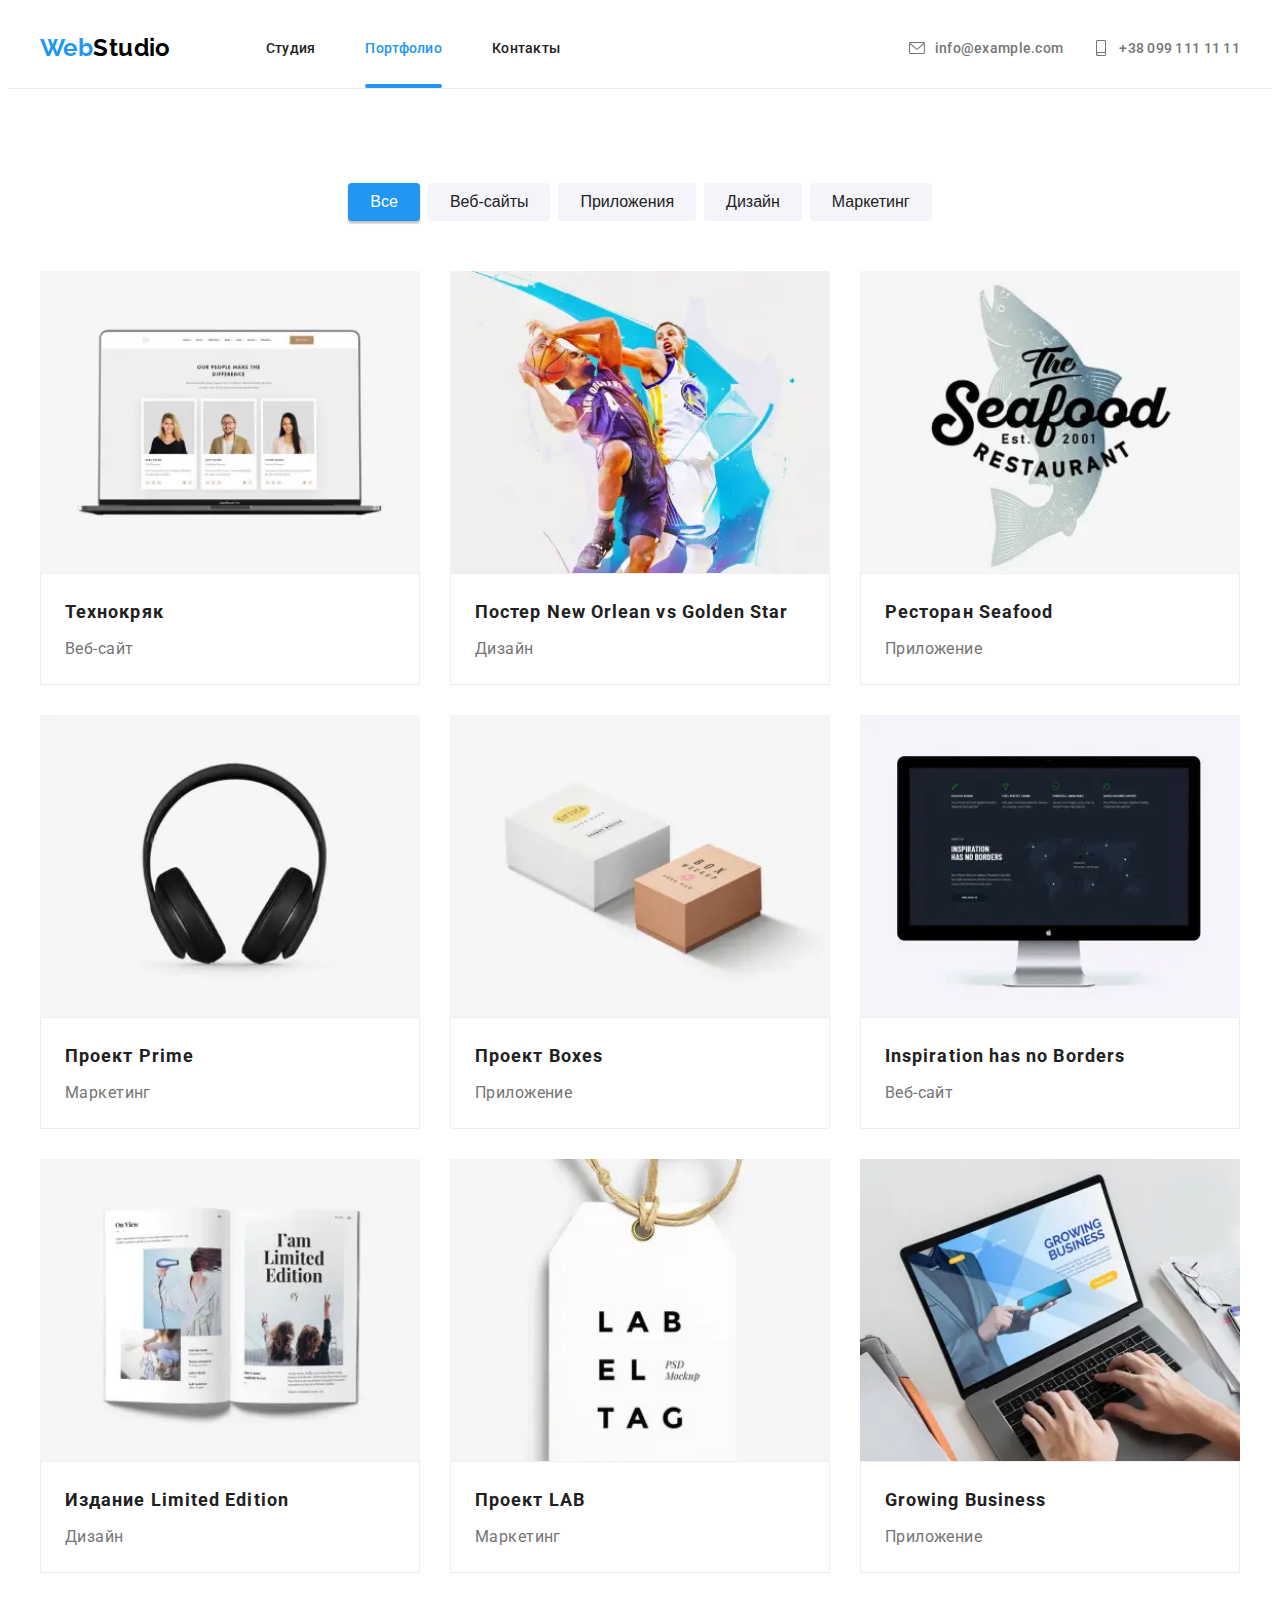
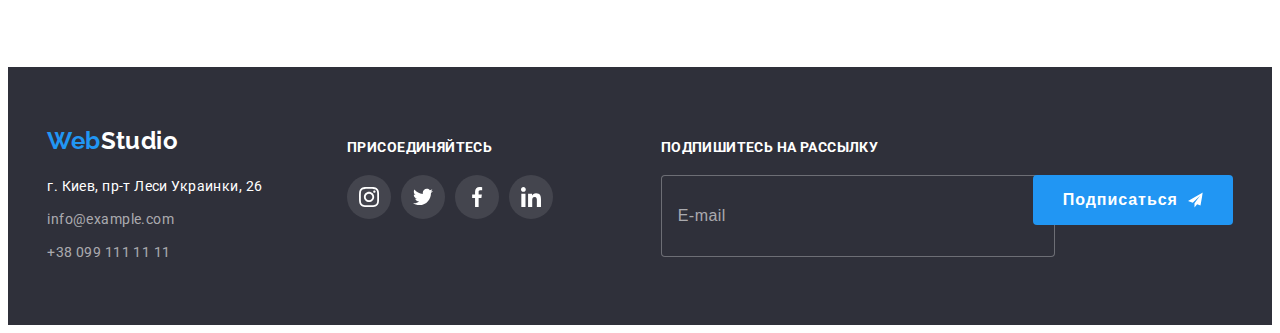
==== commit 5fe49491: "step 7" ====
--- a/portfolio.html
+++ b/portfolio.html
@@ -341,7 +341,7 @@
                 </div>
 
                 <div class="work__description">
-                  <h2 class="work__title">Постер New Orlean vs Golden State</h2>
+                  <h2 class="work__title">Постер New Orlean vs Golden Star</h2>
                   <p class="work__type">Дизайн</p>
                 </div>
 
--- a/css/portfolio.min.css
+++ b/css/portfolio.min.css
@@ -1 +1 @@
-:root{--temp-var: 0}body{font-family:"Roboto",sans-serif;font-style:normal;font-weight:400;font-size:14px;letter-spacing:.03em;color:#212121;background-color:#fff}img{display:block;max-width:100%;height:auto}.address__link,.contacts__link,.site-logo,.site-navigation__link,.social-link{text-decoration:none;color:inherit;-webkit-transition:250ms cubic-bezier(0.4, 0, 0.2, 1);transition:250ms cubic-bezier(0.4, 0, 0.2, 1);-webkit-transition-property:color,fill;transition-property:color,fill}.address__link:hover,.contacts__link:hover,.site-logo:hover,.site-navigation__link:hover,.social-link:hover,.address__link:focus,.contacts__link:focus,.site-logo:focus,.site-navigation__link:focus,.social-link:focus{color:#2196f3}.address__list,.page-footer__list,.works-list,.works-filter-list,.contacts,.site-navigation__list,.social-contacts{list-style:none}.form-subscribe__button,.filter-button{color:#fff;background-color:#2196f3;border:none;border-radius:4px;border-color:rgba(0,0,0,0);cursor:pointer}.works{padding-top:60px;padding-bottom:60px}@media screen and (min-width: 1200px){.works{padding-top:94px;padding-bottom:94px}}.no-scroll{overflow:hidden}.container{margin-left:auto;margin-right:auto;padding-right:15px;padding-left:15px}@media screen and (min-width: 480px){.container{width:480px}}@media screen and (min-width: 768px){.container{width:768px}}@media screen and (min-width: 1200px){.container{width:1200px}}.visually-hidden{position:absolute;white-space:nowrap;width:1px;height:1px;overflow:hidden;border:0;padding:0;clip:rect(0 0 0 0);-webkit-clip-path:inset(50%);clip-path:inset(50%);margin:-1px}.current{color:#2196f3}.social-contacts{display:-webkit-box;display:-ms-flexbox;display:flex;-ms-flex-preferred-size:content;flex-basis:content;-webkit-box-pack:center;-ms-flex-pack:center;justify-content:center;padding-left:0}.social-contacts__item:not(:first-child){margin-left:10px}.social-link{display:-webkit-box;display:-ms-flexbox;display:flex;-webkit-box-pack:center;-ms-flex-pack:center;justify-content:center;-webkit-box-align:center;-ms-flex-align:center;align-items:center;fill:#afb1b8;-webkit-transition:250ms cubic-bezier(0.4, 0, 0.2, 1);transition:250ms cubic-bezier(0.4, 0, 0.2, 1);-webkit-transition-property:fill,background-color;transition-property:fill,background-color}.social-link:hover,.social-link:focus{fill:#fff;background-color:#2196f3}.social-link--theme-dark{fill:#fff;background-color:rgba(255,255,255,.1)}.social-link--round{width:44px;height:44px;border-radius:50%}.social-link{display:-webkit-box;display:-ms-flexbox;display:flex;-webkit-box-pack:center;-ms-flex-pack:center;justify-content:center;-webkit-box-align:center;-ms-flex-align:center;align-items:center;fill:#afb1b8;-webkit-transition:250ms cubic-bezier(0.4, 0, 0.2, 1);transition:250ms cubic-bezier(0.4, 0, 0.2, 1);-webkit-transition-property:fill,background-color;transition-property:fill,background-color}.social-link:hover,.social-link:focus{fill:#fff;background-color:#2196f3}.social-link--theme-dark{fill:#fff;background-color:rgba(255,255,255,.1)}.social-link--round{width:44px;height:44px;border-radius:50%}.page-header{position:relative;border-bottom:1px solid #ececec}.page-header__container{display:-webkit-box;display:-ms-flexbox;display:flex;-webkit-box-align:center;-ms-flex-align:center;align-items:center}@media screen and (max-width: 767px){.page-header__container{max-width:100%;-webkit-box-pack:justify;-ms-flex-pack:justify;justify-content:space-between}}.page-header__site-logo{padding-top:16px;padding-bottom:16px}@media screen and (min-width: 768px){.page-header__site-logo{padding-top:10px;padding-bottom:10px}}@media screen and (min-width: 768px){.page-header__link{display:-webkit-box;display:-ms-flexbox;display:flex;-webkit-box-align:center;-ms-flex-align:center;align-items:center;padding-top:32px;padding-bottom:32px}.page-header__link.contacts__link{padding-top:5px;padding-bottom:5px}}@media screen and (min-width: 1200px){.page-header__link.contacts__link{padding-top:32px;padding-bottom:32px}}.page-header__social-contacts{display:none}@media screen and (max-width: 767px){.page-header__social-contacts{display:-webkit-box;display:-ms-flexbox;display:flex;-ms-flex-wrap:wrap;flex-wrap:wrap;margin:0;padding:0}}.page-header__items{display:-webkit-inline-box;display:-ms-inline-flexbox;display:inline-flex}.page-header__items:not(:last-child)::after{content:"";border:1px solid rgba(33,33,33,.2);margin-left:10px}.page-header__social-link{font-weight:500;font-size:18px;line-height:1.222;letter-spacing:.02em;color:#2196f3}.page-header__social-link:hover,.page-header__social-link:focus{background-color:rgba(0,0,0,0)}@media screen and (max-width: 767px){.site-navigation{margin-bottom:20px}}@media screen and (min-width: 768px){.site-navigation{display:-webkit-box;display:-ms-flexbox;display:flex;-webkit-box-align:center;-ms-flex-align:center;align-items:center}}.site-navigation__list{margin-top:0;margin-bottom:0}@media screen and (max-width: 767px){.site-navigation__list{padding:0}}@media screen and (min-width: 768px){.site-navigation__list{display:-webkit-box;display:-ms-flexbox;display:flex;margin-left:90px;padding-left:0}}@media screen and (min-width: 1200px){.site-navigation__list{margin-left:95px}}.site-navigation__item{-webkit-box-align:center;-ms-flex-align:center;align-items:center}@media screen and (max-width: 767px){.site-navigation__item{margin-bottom:32px}.site-navigation__item:last-child{margin-bottom:0}}@media screen and (min-width: 768px){.site-navigation__item:not(:last-child){margin-right:50px}}.site-navigation__link{position:relative;display:block;font-weight:500;letter-spacing:.02em}@media screen and (max-width: 767px){.site-navigation__link{font-size:40px;line-height:1.175}}@media screen and (min-width: 768px){.site-navigation__link{font-size:14px;line-height:1.143}.site-navigation__link.current::after{content:"";position:absolute;left:0;bottom:0;width:100%;height:4px;background-color:#2196f3;border-radius:2px}}.site-logo{display:block;font-family:"Raleway",sans-serif;font-weight:700;font-size:24px;line-height:1.167;color:#2196f3}.site-logo--dark{color:#000}.site-logo--light{color:#fff}.contacts-thumb{display:-webkit-box;display:-ms-flexbox;display:flex}@media screen and (max-width: 767px){.contacts-thumb{-ms-flex-wrap:wrap;flex-wrap:wrap;-webkit-box-flex:1;-ms-flex-positive:1;flex-grow:1;-webkit-box-orient:vertical;-webkit-box-direction:normal;-ms-flex-direction:column;flex-direction:column}}.contacts{display:-webkit-inline-box;display:-ms-inline-flexbox;display:inline-flex;padding-left:0px}@media screen and (max-width: 767px){.contacts{-webkit-box-orient:vertical;-webkit-box-direction:reverse;-ms-flex-direction:column-reverse;flex-direction:column-reverse;gap:32px;margin-top:auto;margin-bottom:65px}}@media screen and (min-width: 768px){.contacts{-webkit-box-orient:vertical;-webkit-box-direction:normal;-ms-flex-direction:column;flex-direction:column;-webkit-box-pack:center;-ms-flex-pack:center;justify-content:center;-webkit-box-align:start;-ms-flex-align:start;align-items:flex-start;margin-top:0px;margin-bottom:0px}}@media screen and (min-width: 1200px){.contacts{-webkit-box-orient:unset;-webkit-box-direction:unset;-ms-flex-direction:unset;flex-direction:unset}}.contacts__item{font-weight:500;line-height:1.143;letter-spacing:.02em;color:#757575;fill:#757575}@media screen and (max-width: 767px){.contacts__item--accent{color:#2196f3}}@media screen and (max-width: 767px){.contacts__item{font-size:24px;line-height:1.167}.contacts__item:last-child{font-size:34px;line-height:1.176}}@media screen and (min-width: 1200px){.contacts__item{display:-webkit-inline-box;display:-ms-inline-flexbox;display:inline-flex}.contacts__item:not(:last-child){margin-right:30px}}.contacts__link:hover,.contacts__link:focus{color:#2196f3;fill:#2196f3}.contacts__icon{margin-right:10px}@media screen and (max-width: 767px){.contacts__icon{display:none}}.contacts__icon--envelope{width:14px;height:10px}@media screen and (min-width: 1200px){.contacts__icon--envelope{width:16px;height:12px}}.contacts__icon--smartphone{width:10px;height:14px}@media screen and (min-width: 1200px){.contacts__icon--smartphone{width:10px;height:16px}}.menu-button{display:none;margin:0;padding:0;background-color:#fff;border:0;z-index:100}.menu-button:hover,.menu-button:focus{fill:#2196f3}.menu-button .icon-close{display:none}.menu-button--is-open .icon-close{display:block}.menu-button--is-open .icon-menu{display:none}@media screen and (max-width: 767px){.menu-button{display:block}}.menu-container{display:none;z-index:10}@media screen and (max-width: 767px){.menu-container{-webkit-box-orient:vertical;-webkit-box-direction:normal;-ms-flex-direction:column;flex-direction:column;position:absolute;top:0;left:0;padding:48px 40px;width:100vw;height:95vh;background-color:#fff}.menu-container--is-open{display:-webkit-inline-box;display:-ms-inline-flexbox;display:inline-flex;-webkit-box-align:start;-ms-flex-align:start;align-items:flex-start;overflow-y:scroll}}@media screen and (min-width: 768px){.menu-container{display:-webkit-box;display:-ms-flexbox;display:flex;-webkit-box-flex:1;-ms-flex-positive:1;flex-grow:1;-webkit-box-pack:justify;-ms-flex-pack:justify;justify-content:space-between}}.works-filter-list{display:-webkit-box;display:-ms-flexbox;display:flex;-webkit-box-pack:center;-ms-flex-pack:center;justify-content:center;margin-top:0;padding-left:0}@media screen and (max-width: 767px){.works-filter-list{-ms-flex-wrap:wrap;flex-wrap:wrap;gap:15px;-webkit-box-pack:start;-ms-flex-pack:start;justify-content:flex-start;margin-bottom:40px}}@media screen and (min-width: 768px){.works-filter-list{margin-bottom:30px}}@media screen and (min-width: 1200px){.works-filter-list{margin-bottom:50px}}@media screen and (min-width: 768px){.works-filter-list__item:not(:first-child){margin-left:8px}}.filter-button{padding:6px 22px;font-weight:500;font-size:16px;line-height:1.625;color:inherit;background-color:#f5f4fa;-webkit-transition:250ms cubic-bezier(0.4, 0, 0.2, 1);transition:250ms cubic-bezier(0.4, 0, 0.2, 1);-webkit-transition-property:color,background-color,-webkit-box-shadow;transition-property:color,background-color,-webkit-box-shadow;transition-property:color,background-color,box-shadow;transition-property:color,background-color,box-shadow,-webkit-box-shadow}.filter-button:hover,.filter-button:focus,.filter-button.current-button{color:#fff;background-color:#2196f3;-webkit-box-shadow:0px 3px 1px rgba(0,0,0,.1),0px 1px 2px rgba(0,0,0,.08),0px 2px 2px rgba(0,0,0,.12);box-shadow:0px 3px 1px rgba(0,0,0,.1),0px 1px 2px rgba(0,0,0,.08),0px 2px 2px rgba(0,0,0,.12)}.works-list{display:-webkit-box;display:-ms-flexbox;display:flex;-ms-flex-wrap:wrap;flex-wrap:wrap;gap:30px;margin-top:0;margin-bottom:0;padding-left:0}.works-list__item{display:-webkit-box;display:-ms-flexbox;display:flex;-ms-flex-preferred-size:100%;flex-basis:100%;-webkit-transition:250ms cubic-bezier(0.4, 0, 0.2, 1);transition:250ms cubic-bezier(0.4, 0, 0.2, 1);-webkit-transition-property:-webkit-box-shadow;transition-property:-webkit-box-shadow;transition-property:box-shadow;transition-property:box-shadow, -webkit-box-shadow}.works-list__item:hover,.works-list__item:focus{-webkit-box-shadow:0px 1px 1px rgba(0,0,0,.12),0px 4px 4px rgba(0,0,0,.06),1px 4px 6px rgba(0,0,0,.16);box-shadow:0px 1px 1px rgba(0,0,0,.12),0px 4px 4px rgba(0,0,0,.06),1px 4px 6px rgba(0,0,0,.16)}@media screen and (min-width: 768px){.works-list__item{-ms-flex-preferred-size:calc((100% - 30px)/2);flex-basis:calc((100% - 30px)/2)}}@media screen and (min-width: 1200px){.works-list__item{-ms-flex-preferred-size:calc((100% - 60px)/3);flex-basis:calc((100% - 60px)/3)}}.work{display:-webkit-box;display:-ms-flexbox;display:flex;-webkit-box-orient:vertical;-webkit-box-direction:normal;-ms-flex-direction:column;flex-direction:column}.work__thumb{position:relative;overflow:hidden}.work__overlay{position:absolute;width:100%;height:100%;margin-top:0;margin-bottom:0;padding:77px 24px;font-size:18px;line-height:1.56;color:#fff;background-color:rgba(33,150,243,.9);-webkit-transform:translateY(0);transform:translateY(0);-webkit-transition:-webkit-transform 250ms cubic-bezier(0.4, 0, 0.2, 1);transition:-webkit-transform 250ms cubic-bezier(0.4, 0, 0.2, 1);transition:transform 250ms cubic-bezier(0.4, 0, 0.2, 1);transition:transform 250ms cubic-bezier(0.4, 0, 0.2, 1), -webkit-transform 250ms cubic-bezier(0.4, 0, 0.2, 1);overflow:auto}.works-list__item:hover .work__overlay,.works-list__item:focus .work__overlay{-webkit-transform:translateY(-100%);transform:translateY(-100%)}@media screen and (min-width: 768px){.work__overlay{padding:49px 24px}}@media screen and (min-width: 1200px){.work__overlay{padding:63px 24px}}.work__description{-webkit-box-flex:1;-ms-flex-positive:1;flex-grow:1;padding:20px 24px;border:1px solid #eee}.work__title{margin-top:0;margin-bottom:4px;font-weight:700;font-size:18px;line-height:2;letter-spacing:.06em;text-align:left}.work__type{margin-top:0;margin-bottom:0;font-size:16px;line-height:1.88;color:#757575}.page-footer{padding-top:60px;padding-bottom:60px;background-color:#2f303a}.page-footer__list{margin-top:0;margin-bottom:0;padding-left:0}@media screen and (min-width: 768px){.page-footer__list{display:-webkit-box;display:-ms-flexbox;display:flex;-ms-flex-wrap:wrap;flex-wrap:wrap;-webkit-box-flex:3;-ms-flex-positive:3;flex-grow:3;-ms-flex-pack:distribute;justify-content:space-around}}.page-footer__site-logo{margin-bottom:20px}.page-footer__item{text-align:center}@media screen and (max-width: 767px){.page-footer__item:not(:last-child){margin-bottom:60px}}@media screen and (min-width: 768px){.page-footer__item:not(:last-child){margin-bottom:55px}}@media screen and (min-width: 1200px){.page-footer__item:not(:last-child){margin-bottom:0}.page-footer__item:not(:first-child){margin-left:70px}.page-footer__item:last-child{margin-left:93px}}.page-footer__uppertitle{margin-top:0;margin-bottom:20px;font-weight:700;line-height:1.142;text-transform:uppercase;color:#fff}@media screen and (min-width: 768px){.page-footer__uppertitle{padding-top:5px}}@media screen and (min-width: 1200px){.page-footer__uppertitle{padding-top:12px}}.address__list{margin-top:0px;margin-bottom:0px;padding-left:0px}.address__item{font-style:normal;font-size:14px;line-height:1.714;color:#fff}.address__item:not(:last-child){margin-bottom:9px}.address__link{color:rgba(255,255,255,.6)}@media screen and (min-width: 1200px){.form-subscribe{display:-webkit-inline-box;display:-ms-inline-flexbox;display:inline-flex}}.form-subscribe__label{display:block;height:50px;margin-bottom:30px}@media screen and (min-width: 480px){.form-subscribe__label{width:450px}}@media screen and (min-width: 1200px){.form-subscribe__label{width:360px;margin-bottom:0}}.form-subscribe__input{width:100%;height:100%;padding:15px 16px;color:#fff;font-size:16px;line-height:1.25;letter-spacing:.03em;background-color:#2f303a;border:1px solid rgba(255,255,255,.3);border-radius:4px}.form-subscribe__input::-webkit-input-placeholder{color:rgba(255,255,255,.6)}.form-subscribe__input::-moz-placeholder{color:rgba(255,255,255,.6)}.form-subscribe__input:-ms-input-placeholder{color:rgba(255,255,255,.6)}.form-subscribe__input::-ms-input-placeholder{color:rgba(255,255,255,.6)}.form-subscribe__input::placeholder{color:rgba(255,255,255,.6)}.form-subscribe__button{display:-webkit-inline-box;display:-ms-inline-flexbox;display:inline-flex;-webkit-box-align:center;-ms-flex-align:center;align-items:center;padding:10px 30px;width:200px;text-align:center;font-weight:700;font-size:16px;line-height:1.875;letter-spacing:.06em;fill:#fff;background-size:contain;-webkit-transition:background-color 250ms cubic-bezier(0.4, 0, 0.2, 1);transition:background-color 250ms cubic-bezier(0.4, 0, 0.2, 1)}.form-subscribe__button:hover,.form-subscribe__button:focus{background-color:#188ce8}@media screen and (min-width: 1200px){.form-subscribe__button{margin-left:12px}}.form-subscribe__icon{margin-left:10px;background-size:cover}/*# sourceMappingURL=portfolio.min.css.map */+:root{--temp-var: 0}body{font-family:"Roboto",sans-serif;font-style:normal;font-weight:400;font-size:14px;letter-spacing:.03em;color:#212121;background-color:#fff}img{display:block;max-width:100%;height:auto}.address__link,.contacts__link,.site-logo,.site-navigation__link,.social-link{text-decoration:none;color:inherit;-webkit-transition:250ms cubic-bezier(0.4, 0, 0.2, 1);transition:250ms cubic-bezier(0.4, 0, 0.2, 1);-webkit-transition-property:color,fill;transition-property:color,fill}.address__link:hover,.contacts__link:hover,.site-logo:hover,.site-navigation__link:hover,.social-link:hover,.address__link:focus,.contacts__link:focus,.site-logo:focus,.site-navigation__link:focus,.social-link:focus{color:#2196f3}.address__list,.page-footer__list,.works-list,.works-filter-list,.contacts,.site-navigation__list,.social-contacts{list-style:none}.form-subscribe__button,.filter-button{color:#fff;background-color:#2196f3;border:none;border-radius:4px;border-color:rgba(0,0,0,0);cursor:pointer}.works{padding-top:60px;padding-bottom:60px}@media screen and (min-width: 1200px){.works{padding-top:94px;padding-bottom:94px}}.no-scroll{overflow:hidden}.container{margin-left:auto;margin-right:auto;padding-right:15px;padding-left:15px}@media screen and (min-width: 480px){.container{width:480px}}@media screen and (min-width: 768px){.container{width:768px}}@media screen and (min-width: 1200px){.container{width:1200px}}.visually-hidden{position:absolute;white-space:nowrap;width:1px;height:1px;overflow:hidden;border:0;padding:0;clip:rect(0 0 0 0);-webkit-clip-path:inset(50%);clip-path:inset(50%);margin:-1px}.current{color:#2196f3}.social-contacts{display:-webkit-box;display:-ms-flexbox;display:flex;-ms-flex-preferred-size:content;flex-basis:content;-webkit-box-pack:center;-ms-flex-pack:center;justify-content:center;padding-left:0}.social-contacts__item:not(:first-child){margin-left:10px}.social-link{display:-webkit-box;display:-ms-flexbox;display:flex;-webkit-box-pack:center;-ms-flex-pack:center;justify-content:center;-webkit-box-align:center;-ms-flex-align:center;align-items:center;fill:#afb1b8;-webkit-transition:250ms cubic-bezier(0.4, 0, 0.2, 1);transition:250ms cubic-bezier(0.4, 0, 0.2, 1);-webkit-transition-property:fill,background-color;transition-property:fill,background-color}.social-link:hover,.social-link:focus{fill:#fff;background-color:#2196f3}.social-link--theme-dark{fill:#fff;background-color:rgba(255,255,255,.1)}.social-link--round{width:44px;height:44px;border-radius:50%}.social-link{display:-webkit-box;display:-ms-flexbox;display:flex;-webkit-box-pack:center;-ms-flex-pack:center;justify-content:center;-webkit-box-align:center;-ms-flex-align:center;align-items:center;fill:#afb1b8;-webkit-transition:250ms cubic-bezier(0.4, 0, 0.2, 1);transition:250ms cubic-bezier(0.4, 0, 0.2, 1);-webkit-transition-property:fill,background-color;transition-property:fill,background-color}.social-link:hover,.social-link:focus{fill:#fff;background-color:#2196f3}.social-link--theme-dark{fill:#fff;background-color:rgba(255,255,255,.1)}.social-link--round{width:44px;height:44px;border-radius:50%}.page-header{position:relative;border-bottom:1px solid #ececec}.page-header__container{display:-webkit-box;display:-ms-flexbox;display:flex;-webkit-box-align:center;-ms-flex-align:center;align-items:center}@media screen and (max-width: 767px){.page-header__container{max-width:100%;-webkit-box-pack:justify;-ms-flex-pack:justify;justify-content:space-between}}.page-header__site-logo{padding-top:16px;padding-bottom:16px}@media screen and (min-width: 768px){.page-header__site-logo{padding-top:10px;padding-bottom:10px}}@media screen and (min-width: 768px){.page-header__link{display:-webkit-box;display:-ms-flexbox;display:flex;-webkit-box-align:center;-ms-flex-align:center;align-items:center;padding-top:32px;padding-bottom:32px}.page-header__link.contacts__link{padding-top:5px;padding-bottom:5px}}@media screen and (min-width: 1200px){.page-header__link.contacts__link{padding-top:32px;padding-bottom:32px}}.page-header__social-contacts{display:none}@media screen and (max-width: 767px){.page-header__social-contacts{display:-webkit-box;display:-ms-flexbox;display:flex;-ms-flex-wrap:wrap;flex-wrap:wrap;margin:0;padding:0}}.page-header__items{display:-webkit-inline-box;display:-ms-inline-flexbox;display:inline-flex}.page-header__items:not(:last-child)::after{content:"";border:1px solid rgba(33,33,33,.2);margin-left:10px}.page-header__social-link{font-weight:500;font-size:18px;line-height:1.222;letter-spacing:.02em;color:#2196f3}.page-header__social-link:hover,.page-header__social-link:focus{background-color:rgba(0,0,0,0)}@media screen and (max-width: 767px){.site-navigation{margin-bottom:20px}}@media screen and (min-width: 768px){.site-navigation{display:-webkit-box;display:-ms-flexbox;display:flex;-webkit-box-align:center;-ms-flex-align:center;align-items:center}}.site-navigation__list{margin-top:0;margin-bottom:0}@media screen and (max-width: 767px){.site-navigation__list{padding:0}}@media screen and (min-width: 768px){.site-navigation__list{display:-webkit-box;display:-ms-flexbox;display:flex;margin-left:90px;padding-left:0}}@media screen and (min-width: 1200px){.site-navigation__list{margin-left:95px}}.site-navigation__item{-webkit-box-align:center;-ms-flex-align:center;align-items:center}@media screen and (max-width: 767px){.site-navigation__item{margin-bottom:32px}.site-navigation__item:last-child{margin-bottom:0}}@media screen and (min-width: 768px){.site-navigation__item:not(:last-child){margin-right:50px}}.site-navigation__link{position:relative;display:block;font-weight:500;letter-spacing:.02em}@media screen and (max-width: 767px){.site-navigation__link{font-size:40px;line-height:1.175}}@media screen and (min-width: 768px){.site-navigation__link{font-size:14px;line-height:1.143}.site-navigation__link.current::after{content:"";position:absolute;left:0;bottom:0;width:100%;height:4px;background-color:#2196f3;border-radius:2px}}.site-logo{display:block;font-family:"Raleway",sans-serif;font-weight:700;font-size:24px;line-height:1.167;color:#2196f3}.site-logo--dark{color:#000}.site-logo--light{color:#fff}.contacts-thumb{display:-webkit-box;display:-ms-flexbox;display:flex}@media screen and (max-width: 767px){.contacts-thumb{-ms-flex-wrap:wrap;flex-wrap:wrap;-webkit-box-flex:1;-ms-flex-positive:1;flex-grow:1;-webkit-box-orient:vertical;-webkit-box-direction:normal;-ms-flex-direction:column;flex-direction:column}}.contacts{display:-webkit-inline-box;display:-ms-inline-flexbox;display:inline-flex;padding-left:0px}@media screen and (max-width: 767px){.contacts{-webkit-box-orient:vertical;-webkit-box-direction:reverse;-ms-flex-direction:column-reverse;flex-direction:column-reverse;gap:32px;margin-top:auto;margin-bottom:65px}}@media screen and (min-width: 768px){.contacts{-webkit-box-orient:vertical;-webkit-box-direction:normal;-ms-flex-direction:column;flex-direction:column;-webkit-box-pack:center;-ms-flex-pack:center;justify-content:center;-webkit-box-align:start;-ms-flex-align:start;align-items:flex-start;margin-top:0px;margin-bottom:0px}}@media screen and (min-width: 1200px){.contacts{-webkit-box-orient:unset;-webkit-box-direction:unset;-ms-flex-direction:unset;flex-direction:unset}}.contacts__item{font-weight:500;line-height:1.143;letter-spacing:.02em;color:#757575;fill:#757575}@media screen and (max-width: 767px){.contacts__item--accent{color:#2196f3}}@media screen and (max-width: 767px){.contacts__item{font-size:24px;line-height:1.167}.contacts__item:last-child{font-size:34px;line-height:1.176}}@media screen and (min-width: 1200px){.contacts__item{display:-webkit-inline-box;display:-ms-inline-flexbox;display:inline-flex}.contacts__item:not(:last-child){margin-right:30px}}.contacts__link:hover,.contacts__link:focus{color:#2196f3;fill:#2196f3}.contacts__icon{margin-right:10px}@media screen and (max-width: 767px){.contacts__icon{display:none}}.contacts__icon--envelope{width:14px;height:10px}@media screen and (min-width: 1200px){.contacts__icon--envelope{width:16px;height:12px}}.contacts__icon--smartphone{width:10px;height:14px}@media screen and (min-width: 1200px){.contacts__icon--smartphone{width:10px;height:16px}}.menu-button{display:none;margin:0;padding:0;background-color:#fff;border:0;z-index:100}.menu-button:hover,.menu-button:focus{fill:#2196f3}.menu-button .icon-close{display:none}.menu-button--is-open .icon-close{display:block}.menu-button--is-open .icon-menu{display:none}@media screen and (max-width: 767px){.menu-button{display:block}}.menu-container{display:none;z-index:10}@media screen and (max-width: 767px){.menu-container{-webkit-box-orient:vertical;-webkit-box-direction:normal;-ms-flex-direction:column;flex-direction:column;position:absolute;top:0;left:0;padding:48px 40px;width:100vw;height:100vh;background-color:#fff}.menu-container--is-open{display:-webkit-inline-box;display:-ms-inline-flexbox;display:inline-flex;-webkit-box-align:start;-ms-flex-align:start;align-items:flex-start;overflow-y:scroll}}@media screen and (min-width: 768px){.menu-container{display:-webkit-box;display:-ms-flexbox;display:flex;-webkit-box-flex:1;-ms-flex-positive:1;flex-grow:1;-webkit-box-pack:justify;-ms-flex-pack:justify;justify-content:space-between}}.works-filter-list{display:-webkit-box;display:-ms-flexbox;display:flex;-webkit-box-pack:center;-ms-flex-pack:center;justify-content:center;margin-top:0;padding-left:0}@media screen and (max-width: 767px){.works-filter-list{-ms-flex-wrap:wrap;flex-wrap:wrap;gap:15px;-webkit-box-pack:start;-ms-flex-pack:start;justify-content:flex-start;margin-bottom:40px}}@media screen and (min-width: 768px){.works-filter-list{margin-bottom:30px}}@media screen and (min-width: 1200px){.works-filter-list{margin-bottom:50px}}@media screen and (min-width: 768px){.works-filter-list__item:not(:first-child){margin-left:8px}}.filter-button{padding:6px 22px;font-weight:500;font-size:16px;line-height:1.625;color:inherit;background-color:#f5f4fa;-webkit-transition:250ms cubic-bezier(0.4, 0, 0.2, 1);transition:250ms cubic-bezier(0.4, 0, 0.2, 1);-webkit-transition-property:color,background-color,-webkit-box-shadow;transition-property:color,background-color,-webkit-box-shadow;transition-property:color,background-color,box-shadow;transition-property:color,background-color,box-shadow,-webkit-box-shadow}.filter-button:hover,.filter-button:focus,.filter-button.current-button{color:#fff;background-color:#2196f3;-webkit-box-shadow:0px 3px 1px rgba(0,0,0,.1),0px 1px 2px rgba(0,0,0,.08),0px 2px 2px rgba(0,0,0,.12);box-shadow:0px 3px 1px rgba(0,0,0,.1),0px 1px 2px rgba(0,0,0,.08),0px 2px 2px rgba(0,0,0,.12)}.works-list{display:-webkit-box;display:-ms-flexbox;display:flex;-ms-flex-wrap:wrap;flex-wrap:wrap;gap:30px;margin-top:0;margin-bottom:0;padding-left:0}.works-list__item{display:-webkit-box;display:-ms-flexbox;display:flex;-ms-flex-preferred-size:100%;flex-basis:100%;-webkit-transition:250ms cubic-bezier(0.4, 0, 0.2, 1);transition:250ms cubic-bezier(0.4, 0, 0.2, 1);-webkit-transition-property:-webkit-box-shadow;transition-property:-webkit-box-shadow;transition-property:box-shadow;transition-property:box-shadow, -webkit-box-shadow}.works-list__item:hover,.works-list__item:focus{-webkit-box-shadow:0px 1px 1px rgba(0,0,0,.12),0px 4px 4px rgba(0,0,0,.06),1px 4px 6px rgba(0,0,0,.16);box-shadow:0px 1px 1px rgba(0,0,0,.12),0px 4px 4px rgba(0,0,0,.06),1px 4px 6px rgba(0,0,0,.16)}@media screen and (min-width: 768px){.works-list__item{-ms-flex-preferred-size:calc((100% - 30px)/2);flex-basis:calc((100% - 30px)/2)}}@media screen and (min-width: 1200px){.works-list__item{-ms-flex-preferred-size:calc((100% - 60px)/3);flex-basis:calc((100% - 60px)/3)}}.work{display:-webkit-box;display:-ms-flexbox;display:flex;-webkit-box-orient:vertical;-webkit-box-direction:normal;-ms-flex-direction:column;flex-direction:column}.work__thumb{position:relative;overflow:hidden}.work__overlay{position:absolute;width:100%;height:100%;margin-top:0;margin-bottom:0;padding:77px 24px;font-size:18px;line-height:1.56;color:#fff;background-color:rgba(33,150,243,.9);-webkit-transform:translateY(0);transform:translateY(0);-webkit-transition:-webkit-transform 250ms cubic-bezier(0.4, 0, 0.2, 1);transition:-webkit-transform 250ms cubic-bezier(0.4, 0, 0.2, 1);transition:transform 250ms cubic-bezier(0.4, 0, 0.2, 1);transition:transform 250ms cubic-bezier(0.4, 0, 0.2, 1), -webkit-transform 250ms cubic-bezier(0.4, 0, 0.2, 1);overflow:auto}.works-list__item:hover .work__overlay,.works-list__item:focus .work__overlay{-webkit-transform:translateY(-100%);transform:translateY(-100%)}@media screen and (min-width: 768px){.work__overlay{padding:49px 24px}}@media screen and (min-width: 1200px){.work__overlay{padding:63px 24px}}.work__description{-webkit-box-flex:1;-ms-flex-positive:1;flex-grow:1;padding:20px 24px;border:1px solid #eee}.work__title{margin-top:0;margin-bottom:4px;font-weight:700;font-size:18px;line-height:2;letter-spacing:.06em;text-align:left}.work__type{margin-top:0;margin-bottom:0;font-size:16px;line-height:1.88;color:#757575}.page-footer{padding-top:60px;padding-bottom:60px;background-color:#2f303a}.page-footer__list{margin-top:0;margin-bottom:0;padding-left:0}@media screen and (min-width: 768px){.page-footer__list{display:-webkit-box;display:-ms-flexbox;display:flex;-ms-flex-wrap:wrap;flex-wrap:wrap;-webkit-box-flex:3;-ms-flex-positive:3;flex-grow:3;-ms-flex-pack:distribute;justify-content:space-around}}.page-footer__site-logo{margin-bottom:20px}.page-footer__item{text-align:center}@media screen and (max-width: 767px){.page-footer__item:not(:last-child){margin-bottom:60px}}@media screen and (min-width: 768px){.page-footer__item:not(:last-child){margin-bottom:55px}}@media screen and (min-width: 1200px){.page-footer__item{text-align:unset}.page-footer__item:not(:last-child){margin-bottom:0}.page-footer__item:not(:first-child){margin-left:70px}.page-footer__item:last-child{margin-left:93px}}.page-footer__uppertitle{margin-top:0;margin-bottom:20px;font-weight:700;line-height:1.142;text-transform:uppercase;color:#fff}@media screen and (min-width: 768px){.page-footer__uppertitle{padding-top:5px}}@media screen and (min-width: 1200px){.page-footer__uppertitle{padding-top:12px}}.address__list{margin-top:0px;margin-bottom:0px;padding-left:0px}.address__item{font-style:normal;font-size:14px;line-height:1.714;color:#fff}.address__item:not(:last-child){margin-bottom:9px}.address__link{color:rgba(255,255,255,.6)}@media screen and (min-width: 1200px){.form-subscribe{display:-webkit-inline-box;display:-ms-inline-flexbox;display:inline-flex}}.form-subscribe__label{display:block;height:50px;margin-bottom:30px}@media screen and (min-width: 480px){.form-subscribe__label{width:450px}}@media screen and (min-width: 1200px){.form-subscribe__label{width:360px;margin-bottom:0}}.form-subscribe__input{width:100%;height:100%;padding:15px 16px;color:#fff;font-size:16px;line-height:1.25;letter-spacing:.03em;background-color:#2f303a;border:1px solid rgba(255,255,255,.3);border-radius:4px}.form-subscribe__input::-webkit-input-placeholder{color:rgba(255,255,255,.6)}.form-subscribe__input::-moz-placeholder{color:rgba(255,255,255,.6)}.form-subscribe__input:-ms-input-placeholder{color:rgba(255,255,255,.6)}.form-subscribe__input::-ms-input-placeholder{color:rgba(255,255,255,.6)}.form-subscribe__input::placeholder{color:rgba(255,255,255,.6)}.form-subscribe__button{display:-webkit-inline-box;display:-ms-inline-flexbox;display:inline-flex;-webkit-box-align:center;-ms-flex-align:center;align-items:center;padding:10px 30px;width:200px;text-align:center;font-weight:700;font-size:16px;line-height:1.875;letter-spacing:.06em;fill:#fff;background-size:contain;-webkit-transition:background-color 250ms cubic-bezier(0.4, 0, 0.2, 1);transition:background-color 250ms cubic-bezier(0.4, 0, 0.2, 1)}.form-subscribe__button:hover,.form-subscribe__button:focus{background-color:#188ce8}@media screen and (min-width: 1200px){.form-subscribe__button{margin-left:12px}}.form-subscribe__icon{margin-left:10px;background-size:cover}/*# sourceMappingURL=portfolio.min.css.map */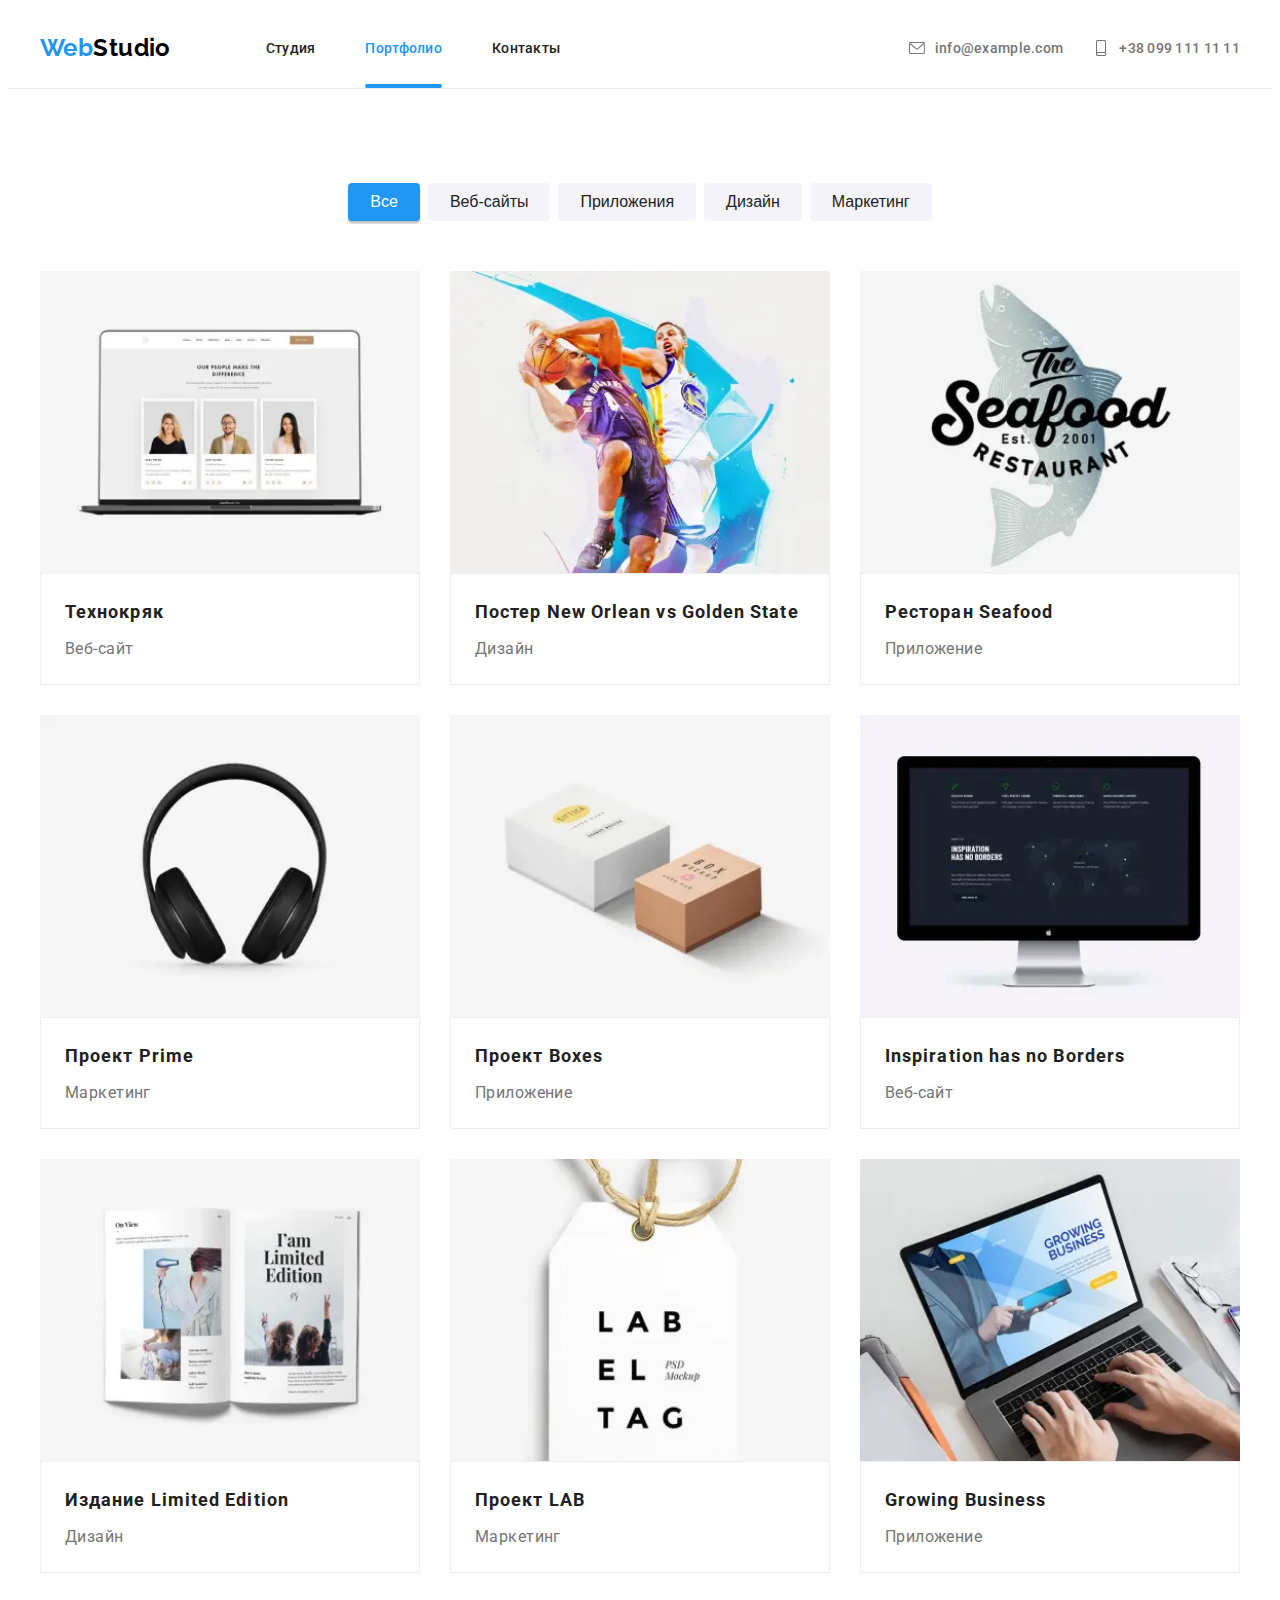
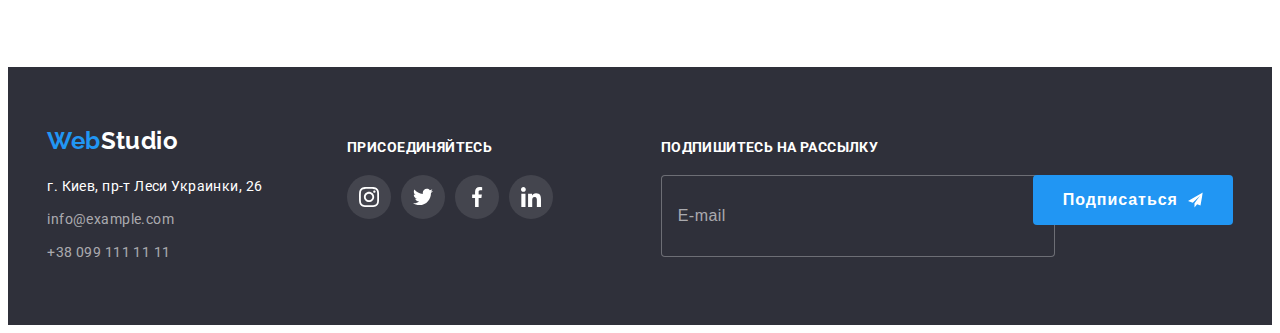
==== commit f5c2d495: "fix" ====
--- a/portfolio.html
+++ b/portfolio.html
@@ -341,7 +341,7 @@
                 </div>
 
                 <div class="work__description">
-                  <h2 class="work__title">Постер New Orlean vs Golden Star</h2>
+                  <h2 class="work__title">Постер New Orlean vs Golden State</h2>
                   <p class="work__type">Дизайн</p>
                 </div>
 
